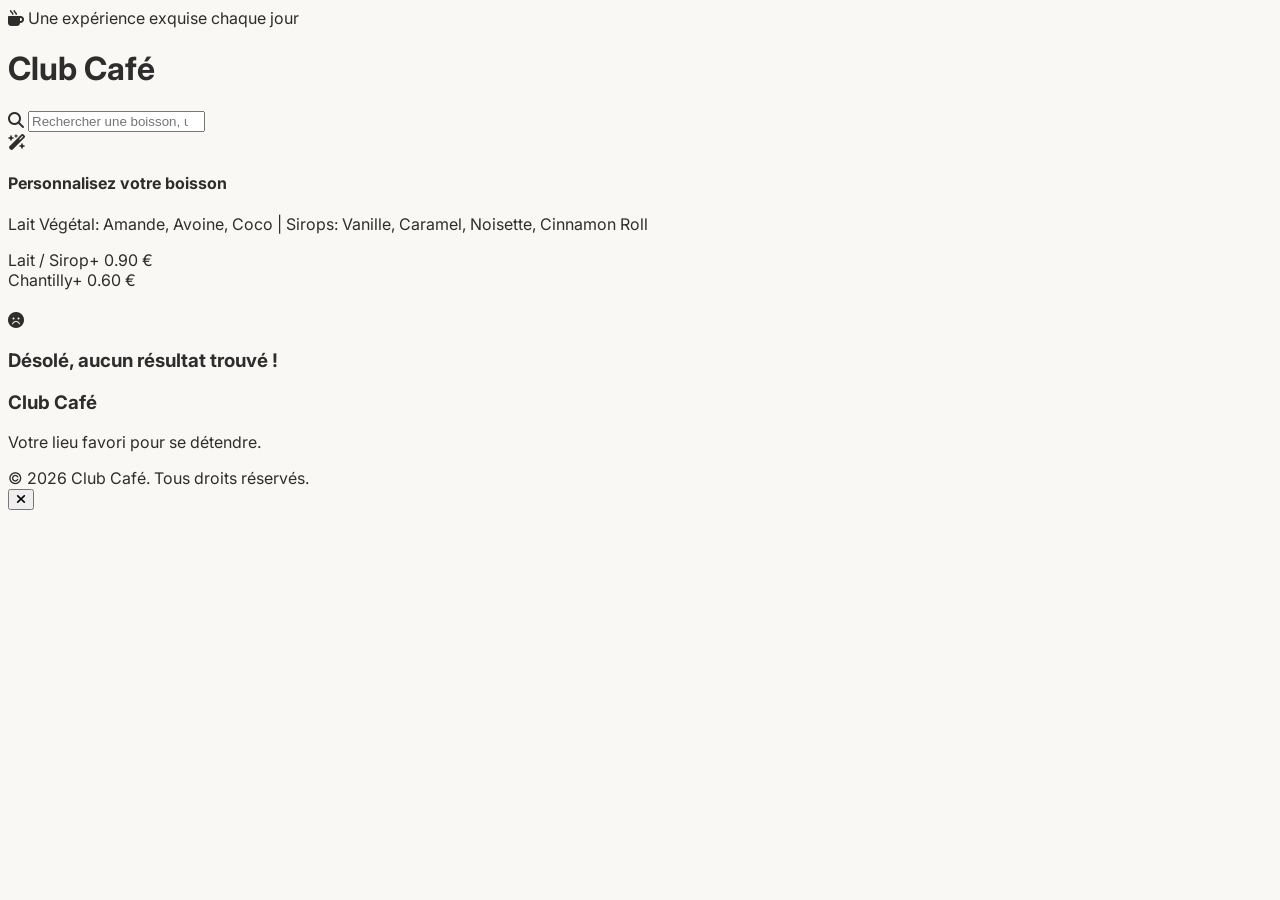
==== index.html @ b5805aee "Add files via upload" ====
<!DOCTYPE html>
<html lang="fr" dir="ltr">
<head>
    <meta charset="UTF-8">
    <meta name="viewport" content="width=device-width, initial-scale=1.0">
    <title>Club Café - Menu Numérique</title>
    <script src="https://cdn.tailwindcss.com"></script>
    <script>
        tailwind.config = {
            theme: { extend: {
                colors: {
                    crimson:      { DEFAULT: '#4A0E17', dark: '#30080E', light: '#6E1B26' },
                    beige:        { DEFAULT: '#F5F2EB', dark: '#E6E0D4', light: '#FAF8F5' },
                    accentYellow: { DEFAULT: '#E5A93B', dark: '#C48D2B', light: '#FDF3E3' }
                },
                fontFamily: { sans: ['Inter', 'sans-serif'] }
            } }
        }
    </script>
    <script src="https://cdn.jsdelivr.net/npm/fuse.js@6.6.2"></script>
    <link rel="stylesheet" href="https://cdnjs.cloudflare.com/ajax/libs/font-awesome/6.4.0/css/all.min.css">
    <link href="https://fonts.googleapis.com/css2?family=Inter:wght@300;400;500;600;700;800&display=swap" rel="stylesheet">
    <link rel="stylesheet" href="css/style.css">
</head>
<body class="bg-beige-light min-h-screen flex flex-col">

    <header class="bg-crimson text-white shadow-lg relative overflow-hidden">
        <div class="absolute -left-10 -top-10 w-40 h-40 bg-accentYellow opacity-10 rounded-full pointer-events-none"></div>
        <div class="absolute right-0 bottom-0 w-60 h-60 bg-crimson-dark opacity-40 rounded-full pointer-events-none"></div>
        <div class="max-w-6xl mx-auto px-4 py-4 md:py-8 relative z-10">
            <div class="flex flex-col md:flex-row items-center justify-between gap-1.5 md:gap-6 mb-3 md:mb-6">
                <div class="text-center md:text-left">
                    <div class="inline-flex items-center gap-2 bg-accentYellow text-crimson-dark px-3 py-1 rounded-full text-xs font-bold mb-1.5 shadow-sm">
                        <i class="fa-solid fa-mug-hot"></i> Une expérience exquise chaque jour
                    </div>
                    <h1 class="text-3xl md:text-5xl font-black tracking-tight">Club Café</h1>
                </div>
                <div class="w-11/12 md:w-72">
                    <label for="searchInput" class="sr-only">Rechercher</label>
                    <div class="relative">
                        <span class="absolute inset-y-0 left-0 flex items-center pl-3 pointer-events-none text-gray-400"><i class="fa-solid fa-search"></i></span>
                        <input type="search" id="searchInput" autocomplete="off" placeholder="Rechercher une boisson, un plat..."
                               class="w-full pl-10 pr-3 py-2 md:py-3 bg-beige text-gray-800 rounded-xl shadow-inner focus:outline-none focus:ring-2 focus:ring-accentYellow transition text-sm">
                    </div>
                </div>
            </div>
            <div class="bg-crimson-dark/40 backdrop-blur-md border border-crimson-light/30 rounded-xl px-3 py-2.5 md:p-4 shadow-inner">
                <div class="flex flex-col md:flex-row items-center justify-between gap-2 md:gap-4">
                    <div class="flex items-center gap-2 text-center md:text-left w-full md:w-auto">
                        <div class="hidden md:flex w-8 h-8 rounded-full bg-accentYellow/20 text-accentYellow items-center justify-center shrink-0"><i class="fa-solid fa-wand-magic-sparkles text-sm"></i></div>
                        <div>
                            <h4 class="font-bold text-accentYellow text-[13px] md:text-sm leading-tight">Personnalisez votre boisson</h4>
                            <p class="text-[10px] md:text-[11px] text-beige-dark mt-0.5 leading-snug">
                                <span class="font-semibold text-white">Lait Végétal:</span> Amande, Avoine, Coco |
                                <span class="font-semibold text-white">Sirops:</span> Vanille, Caramel, Noisette, Cinnamon Roll
                            </p>
                        </div>
                    </div>
                    <div class="flex flex-wrap justify-center gap-1.5 shrink-0 w-full md:w-auto border-t md:border-t-0 md:border-l border-crimson-light/30 pt-2 md:pt-0 md:pl-4 mt-1 md:mt-0">
                        <div class="bg-crimson-dark/60 px-2.5 py-1 rounded-lg border border-crimson-light/20 text-center"><span class="block text-[9px] text-beige-dark font-bold">Lait / Sirop</span><span class="text-xs font-black text-accentYellow">+ 0.90 €</span></div>
                        <div class="bg-crimson-dark/60 px-2.5 py-1 rounded-lg border border-crimson-light/20 text-center"><span class="block text-[9px] text-beige-dark font-bold">Chantilly</span><span class="text-xs font-black text-accentYellow">+ 0.60 €</span></div>
                    </div>
                </div>
            </div>
        </div>
    </header>

    <nav class="sticky top-0 z-30 bg-beige/95 backdrop-blur-md shadow-sm py-3 border-b border-beige-dark" aria-label="Catégories">
        <div id="catNav" class="max-w-6xl mx-auto px-4 overflow-x-auto hide-scroll flex items-center gap-2 md:gap-4 justify-start md:justify-center"></div>
        <div id="subNav" class="hidden max-w-6xl mx-auto px-4 mt-3 pt-3 border-t border-beige-dark items-center justify-center gap-3 overflow-x-auto hide-scroll"></div>
    </nav>

    <main class="max-w-6xl mx-auto px-4 py-10 flex-grow w-full">
        <div class="flex items-center justify-between mb-8">
            <h2 id="currentCategoryTitle" class="text-2xl font-black text-crimson border-l-4 border-accentYellow pl-3"></h2>
            <span id="itemCountBadge" class="text-xs font-bold bg-accentYellow-light text-crimson-dark px-3 py-1 rounded-full border border-accentYellow"></span>
        </div>
        <div id="menuGrid" class="grid grid-cols-1 sm:grid-cols-2 lg:grid-cols-3 gap-6"></div>
        <div id="emptyState" class="hidden text-center py-16">
            <div class="text-5xl text-gray-300 mb-4"><i class="fa-solid fa-face-frown"></i></div>
            <h3 class="text-lg font-bold text-gray-600">Désolé, aucun résultat trouvé !</h3>
        </div>
    </main>

    <footer class="bg-crimson-dark text-beige py-8 border-t-4 border-accentYellow mt-12">
        <div class="max-w-6xl mx-auto px-4 flex flex-col md:flex-row items-center justify-between gap-6 text-center md:text-left">
            <div>
                <h3 class="text-xl font-bold text-white mb-1">Club Café</h3>
                <p class="text-xs text-beige-dark">Votre lieu favori pour se détendre.</p>
            </div>
            <div class="text-xs text-beige-dark">&copy; 2026 Club Café. Tous droits réservés.</div>
        </div>
    </footer>

    <!-- Agrandissement de la photo -->
    <div id="lightbox" class="hidden fixed inset-0 z-50 bg-black/85 items-center justify-center p-4" role="dialog" aria-modal="true" aria-label="Aperçu de la photo">
        <button id="lbClose" type="button" class="absolute top-4 right-4 w-11 h-11 rounded-full bg-white/15 text-white text-xl hover:bg-white/30 transition" aria-label="Fermer"><i class="fa-solid fa-xmark"></i></button>
        <figure class="max-w-3xl w-full flex flex-col items-center gap-3 m-0">
            <img id="lbImg" src="" alt="" class="max-h-[78vh] w-auto max-w-full rounded-xl object-contain shadow-2xl">
            <figcaption id="lbCap" class="text-white text-center"></figcaption>
        </figure>
    </div>

    <script src="js/data.js"></script>
    <script src="js/app.js"></script>
</body>
</html>
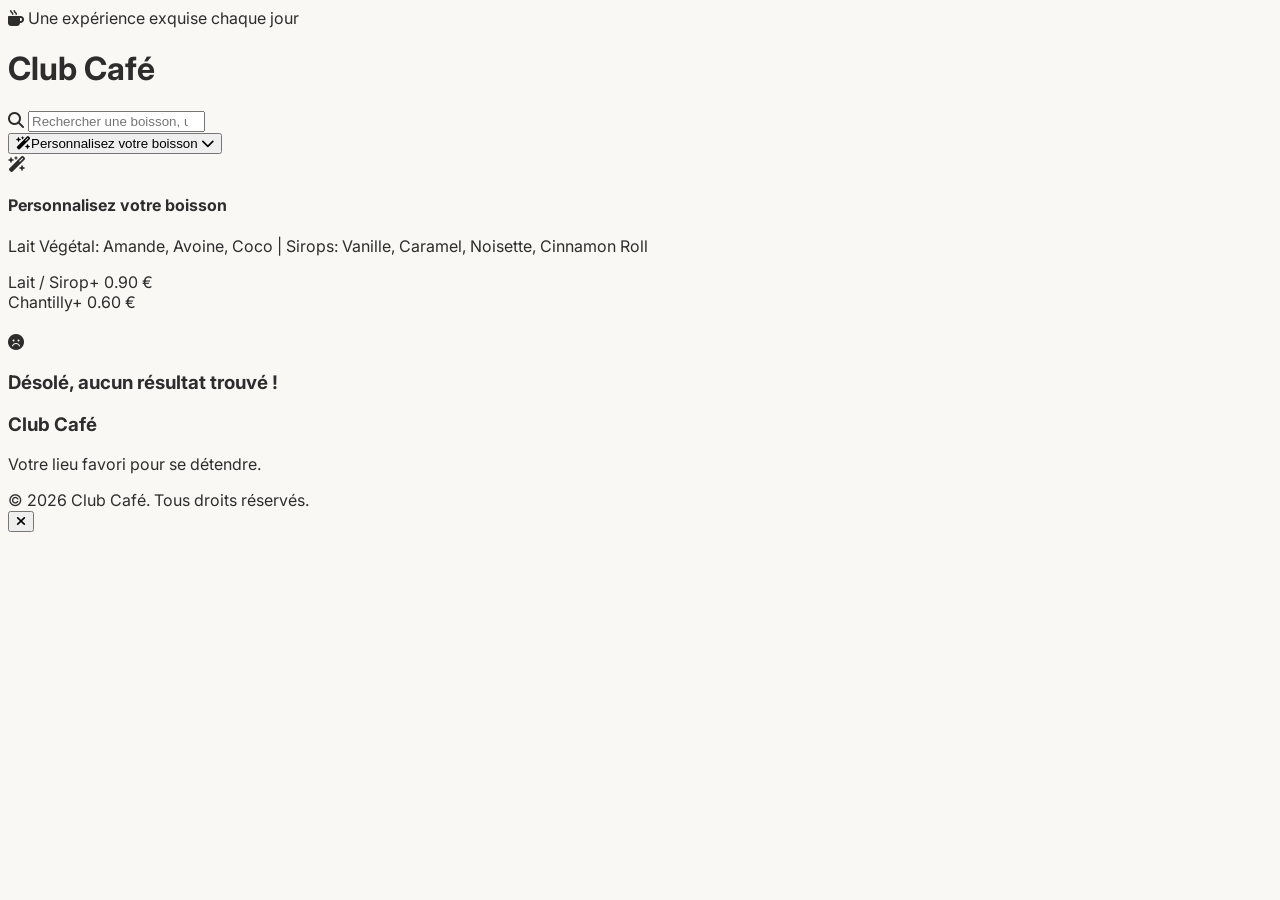
==== commit c3e8c27b: "Add files via upload" ====
--- a/index.html
+++ b/index.html
@@ -44,21 +44,28 @@
                     </div>
                 </div>
             </div>
-            <div class="bg-crimson-dark/40 backdrop-blur-md border border-crimson-light/30 rounded-xl px-3 py-2.5 md:p-4 shadow-inner">
-                <div class="flex flex-col md:flex-row items-center justify-between gap-2 md:gap-4">
-                    <div class="flex items-center gap-2 text-center md:text-left w-full md:w-auto">
-                        <div class="hidden md:flex w-8 h-8 rounded-full bg-accentYellow/20 text-accentYellow items-center justify-center shrink-0"><i class="fa-solid fa-wand-magic-sparkles text-sm"></i></div>
-                        <div>
-                            <h4 class="font-bold text-accentYellow text-[13px] md:text-sm leading-tight">Personnalisez votre boisson</h4>
-                            <p class="text-[10px] md:text-[11px] text-beige-dark mt-0.5 leading-snug">
-                                <span class="font-semibold text-white">Lait Végétal:</span> Amande, Avoine, Coco |
-                                <span class="font-semibold text-white">Sirops:</span> Vanille, Caramel, Noisette, Cinnamon Roll
-                            </p>
+            <div id="perso" class="perso bg-crimson-dark/40 backdrop-blur-md border border-crimson-light/30 rounded-xl px-3 py-2.5 md:p-4 shadow-inner">
+                <!-- Mobile : une seule ligne, on déplie au besoin -->
+                <button id="persoBtn" type="button" class="md:hidden w-full flex items-center justify-between gap-2 text-accentYellow font-bold text-[13px]" aria-expanded="false" aria-controls="persoBody">
+                    <span><i class="fa-solid fa-wand-magic-sparkles mr-2"></i>Personnalisez votre boisson</span>
+                    <i id="persoChevron" class="fa-solid fa-chevron-down text-xs transition-transform"></i>
+                </button>
+                <div id="persoBody" class="perso-body mt-2 md:mt-0">
+                    <div class="flex flex-col md:flex-row items-center justify-between gap-2 md:gap-4">
+                        <div class="flex items-center gap-2 text-center md:text-left w-full md:w-auto">
+                            <div class="hidden md:flex w-8 h-8 rounded-full bg-accentYellow/20 text-accentYellow items-center justify-center shrink-0"><i class="fa-solid fa-wand-magic-sparkles text-sm"></i></div>
+                            <div>
+                                <h4 class="hidden md:block font-bold text-accentYellow text-sm leading-tight">Personnalisez votre boisson</h4>
+                                <p class="text-[11px] text-beige-dark mt-0.5 leading-snug">
+                                    <span class="font-semibold text-white">Lait Végétal:</span> Amande, Avoine, Coco |
+                                    <span class="font-semibold text-white">Sirops:</span> Vanille, Caramel, Noisette, Cinnamon Roll
+                                </p>
+                            </div>
                         </div>
-                    </div>
-                    <div class="flex flex-wrap justify-center gap-1.5 shrink-0 w-full md:w-auto border-t md:border-t-0 md:border-l border-crimson-light/30 pt-2 md:pt-0 md:pl-4 mt-1 md:mt-0">
-                        <div class="bg-crimson-dark/60 px-2.5 py-1 rounded-lg border border-crimson-light/20 text-center"><span class="block text-[9px] text-beige-dark font-bold">Lait / Sirop</span><span class="text-xs font-black text-accentYellow">+ 0.90 €</span></div>
-                        <div class="bg-crimson-dark/60 px-2.5 py-1 rounded-lg border border-crimson-light/20 text-center"><span class="block text-[9px] text-beige-dark font-bold">Chantilly</span><span class="text-xs font-black text-accentYellow">+ 0.60 €</span></div>
+                        <div class="flex flex-wrap justify-center gap-1.5 shrink-0 w-full md:w-auto border-t md:border-t-0 md:border-l border-crimson-light/30 pt-2 md:pt-0 md:pl-4">
+                            <div class="bg-crimson-dark/60 px-2.5 py-1 rounded-lg border border-crimson-light/20 text-center"><span class="block text-[9px] text-beige-dark font-bold">Lait / Sirop</span><span class="text-xs font-black text-accentYellow">+ 0.90 €</span></div>
+                            <div class="bg-crimson-dark/60 px-2.5 py-1 rounded-lg border border-crimson-light/20 text-center"><span class="block text-[9px] text-beige-dark font-bold">Chantilly</span><span class="text-xs font-black text-accentYellow">+ 0.60 €</span></div>
+                        </div>
                     </div>
                 </div>
             </div>
@@ -67,13 +74,13 @@
 
     <nav class="sticky top-0 z-30 bg-beige/95 backdrop-blur-md shadow-sm py-3 border-b border-beige-dark" aria-label="Catégories">
         <div id="catNav" class="max-w-6xl mx-auto px-4 overflow-x-auto hide-scroll flex items-center gap-2 md:gap-4 justify-start md:justify-center"></div>
-        <div id="subNav" class="hidden max-w-6xl mx-auto px-4 mt-3 pt-3 border-t border-beige-dark items-center justify-center gap-3 overflow-x-auto hide-scroll"></div>
+        <div id="subNav" class="hidden max-w-6xl mx-auto px-4 mt-3 pt-3 border-t border-beige-dark items-center justify-start md:justify-center gap-3 overflow-x-auto hide-scroll"></div>
     </nav>
 
     <main class="max-w-6xl mx-auto px-4 py-10 flex-grow w-full">
-        <div class="flex items-center justify-between mb-8">
-            <h2 id="currentCategoryTitle" class="text-2xl font-black text-crimson border-l-4 border-accentYellow pl-3"></h2>
-            <span id="itemCountBadge" class="text-xs font-bold bg-accentYellow-light text-crimson-dark px-3 py-1 rounded-full border border-accentYellow"></span>
+        <div class="flex items-center justify-between gap-3 mb-6 md:mb-8">
+            <h2 id="currentCategoryTitle" class="text-xl md:text-2xl font-black text-crimson border-l-4 border-accentYellow pl-3"></h2>
+            <span id="itemCountBadge" class="shrink-0 whitespace-nowrap text-xs font-bold bg-accentYellow-light text-crimson-dark px-3 py-1 rounded-full border border-accentYellow"></span>
         </div>
         <div id="menuGrid" class="grid grid-cols-1 sm:grid-cols-2 lg:grid-cols-3 gap-6"></div>
         <div id="emptyState" class="hidden text-center py-16">
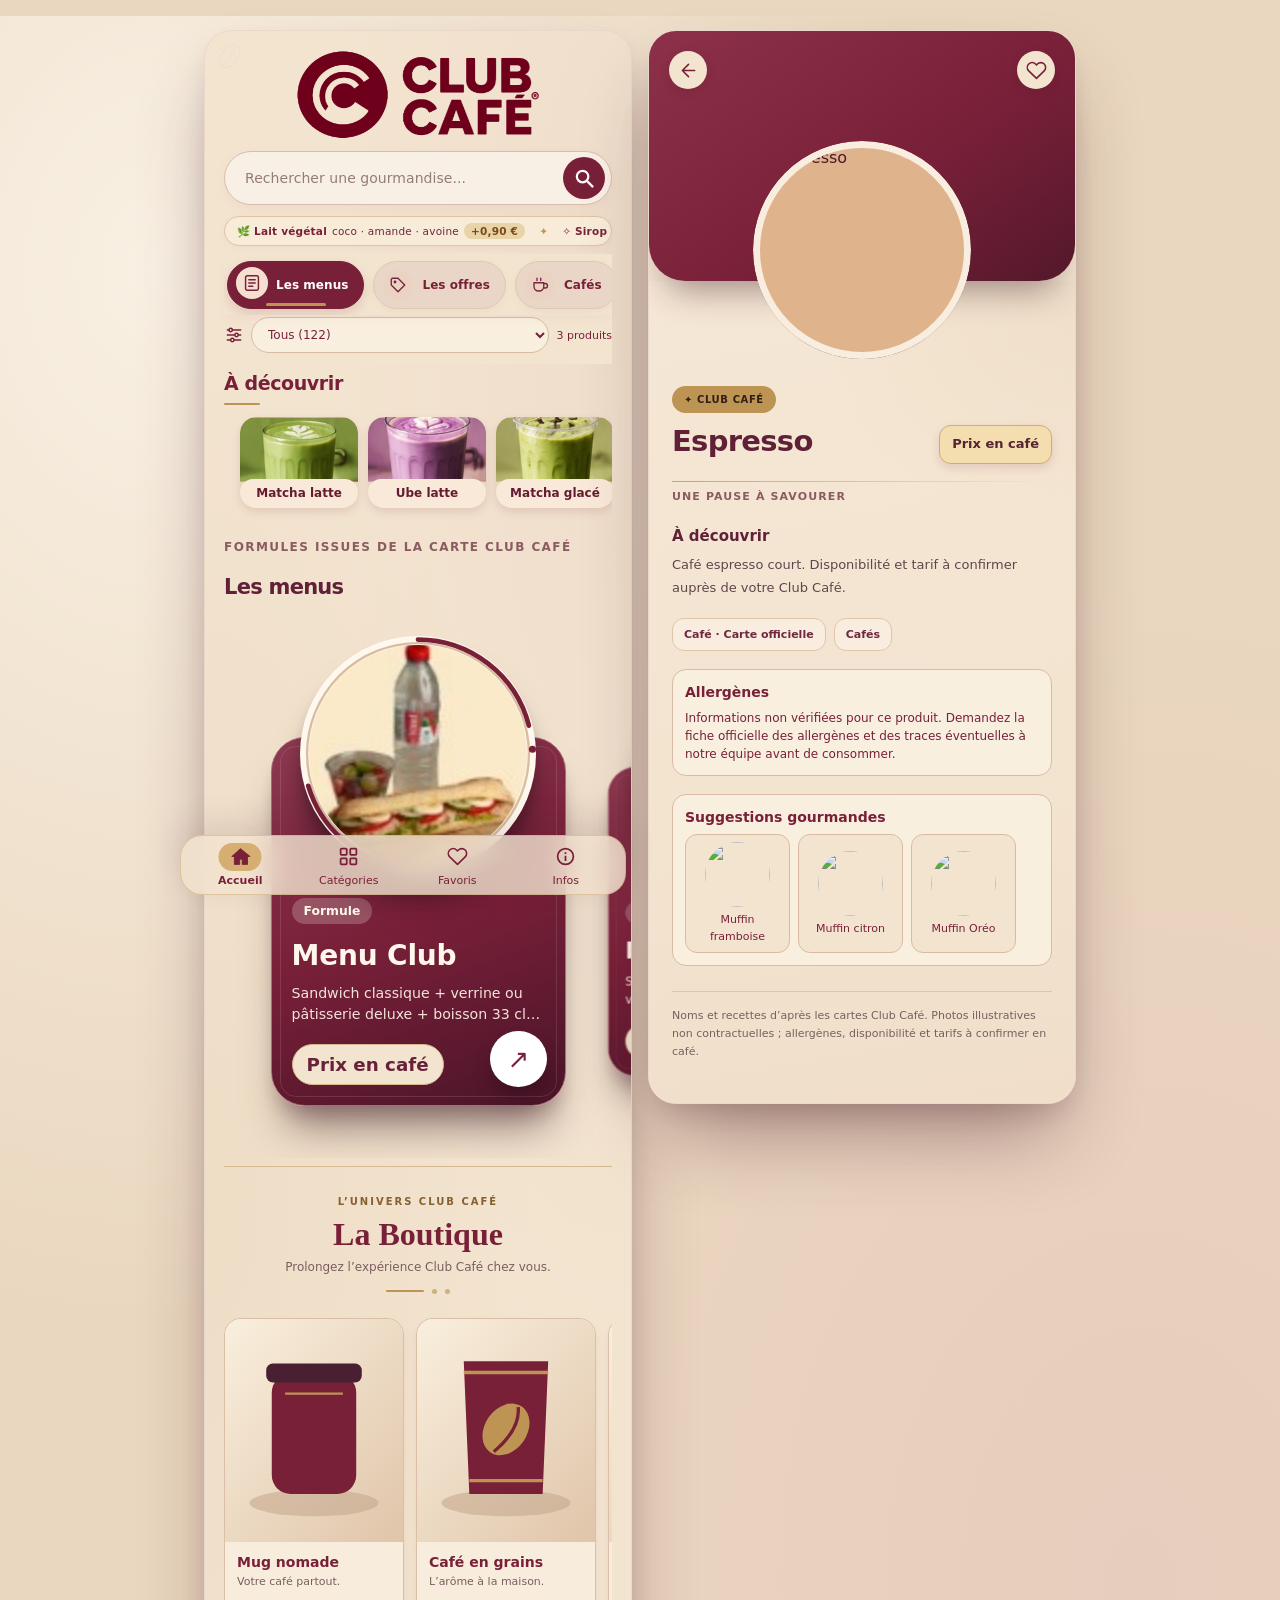
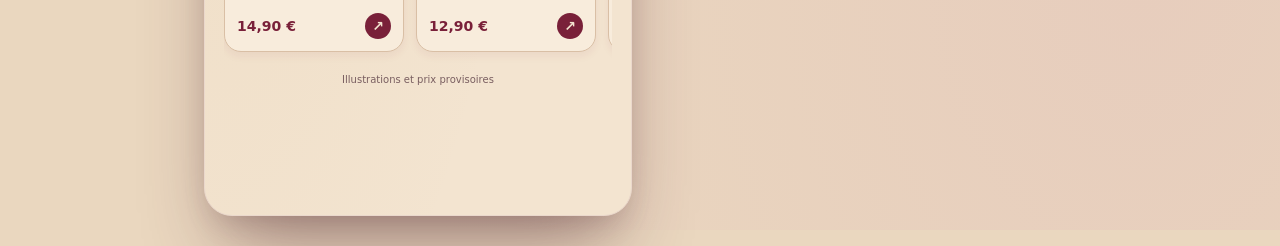
==== commit a9be0a00: "Add files via upload" ====
--- a/index.html
+++ b/index.html
@@ -1,114 +1,119 @@
-<!DOCTYPE html>
-<html lang="fr" dir="ltr">
+<!doctype html>
+<html lang="fr">
 <head>
-    <meta charset="UTF-8">
-    <meta name="viewport" content="width=device-width, initial-scale=1.0">
-    <title>Club Café - Menu Numérique</title>
-    <script src="https://cdn.tailwindcss.com"></script>
-    <script>
-        tailwind.config = {
-            theme: { extend: {
-                colors: {
-                    crimson:      { DEFAULT: '#4A0E17', dark: '#30080E', light: '#6E1B26' },
-                    beige:        { DEFAULT: '#F5F2EB', dark: '#E6E0D4', light: '#FAF8F5' },
-                    accentYellow: { DEFAULT: '#E5A93B', dark: '#C48D2B', light: '#FDF3E3' }
-                },
-                fontFamily: { sans: ['Inter', 'sans-serif'] }
-            } }
-        }
-    </script>
-    <script src="https://cdn.jsdelivr.net/npm/fuse.js@6.6.2"></script>
-    <link rel="stylesheet" href="https://cdnjs.cloudflare.com/ajax/libs/font-awesome/6.4.0/css/all.min.css">
-    <link href="https://fonts.googleapis.com/css2?family=Inter:wght@300;400;500;600;700;800&display=swap" rel="stylesheet">
-    <link rel="stylesheet" href="css/style.css">
+<meta charset="utf-8">
+<meta name="viewport" content="width=device-width,initial-scale=1,viewport-fit=cover">
+<meta name="theme-color" content="#F3E4D0">
+<title>Club Café — La Carte</title>
+<meta name="description" content="Carte digitale Club Café : menus, offres, cafés, boissons froides et gourmandises. Images illustratives, disponibilité et tarifs à confirmer en café.">
+<meta property="og:type" content="website">
+<meta property="og:locale" content="fr_FR">
+<meta property="og:title" content="Club Café — La Carte">
+<meta property="og:description" content="Carte digitale Club Café : menus, offres, cafés, boissons froides et gourmandises.">
+<link rel="icon" href="favicon.ico" sizes="any">
+<link rel="icon" type="image/png" sizes="192x192" href="images/icon-192.png">
+<link rel="apple-touch-icon" href="images/apple-touch-icon.png">
+<link rel="manifest" href="manifest.webmanifest">
+<link rel="stylesheet" href="css/style.css">
+<link rel="preconnect" href="https://images.unsplash.com" crossorigin>
 </head>
-<body class="bg-beige-light min-h-screen flex flex-col">
-
-    <header class="bg-crimson text-white shadow-lg relative overflow-hidden">
-        <div class="absolute -left-10 -top-10 w-40 h-40 bg-accentYellow opacity-10 rounded-full pointer-events-none"></div>
-        <div class="absolute right-0 bottom-0 w-60 h-60 bg-crimson-dark opacity-40 rounded-full pointer-events-none"></div>
-        <div class="max-w-6xl mx-auto px-4 py-4 md:py-8 relative z-10">
-            <div class="flex flex-col md:flex-row items-center justify-between gap-1.5 md:gap-6 mb-3 md:mb-6">
-                <div class="text-center md:text-left">
-                    <div class="inline-flex items-center gap-2 bg-accentYellow text-crimson-dark px-3 py-1 rounded-full text-xs font-bold mb-1.5 shadow-sm">
-                        <i class="fa-solid fa-mug-hot"></i> Une expérience exquise chaque jour
-                    </div>
-                    <h1 class="text-3xl md:text-5xl font-black tracking-tight">Club Café</h1>
-                </div>
-                <div class="w-11/12 md:w-72">
-                    <label for="searchInput" class="sr-only">Rechercher</label>
-                    <div class="relative">
-                        <span class="absolute inset-y-0 left-0 flex items-center pl-3 pointer-events-none text-gray-400"><i class="fa-solid fa-search"></i></span>
-                        <input type="search" id="searchInput" autocomplete="off" placeholder="Rechercher une boisson, un plat..."
-                               class="w-full pl-10 pr-3 py-2 md:py-3 bg-beige text-gray-800 rounded-xl shadow-inner focus:outline-none focus:ring-2 focus:ring-accentYellow transition text-sm">
-                    </div>
-                </div>
-            </div>
-            <div id="perso" class="perso bg-crimson-dark/40 backdrop-blur-md border border-crimson-light/30 rounded-xl px-3 py-2.5 md:p-4 shadow-inner">
-                <!-- Mobile : une seule ligne, on déplie au besoin -->
-                <button id="persoBtn" type="button" class="md:hidden w-full flex items-center justify-between gap-2 text-accentYellow font-bold text-[13px]" aria-expanded="false" aria-controls="persoBody">
-                    <span><i class="fa-solid fa-wand-magic-sparkles mr-2"></i>Personnalisez votre boisson</span>
-                    <i id="persoChevron" class="fa-solid fa-chevron-down text-xs transition-transform"></i>
-                </button>
-                <div id="persoBody" class="perso-body mt-2 md:mt-0">
-                    <div class="flex flex-col md:flex-row items-center justify-between gap-2 md:gap-4">
-                        <div class="flex items-center gap-2 text-center md:text-left w-full md:w-auto">
-                            <div class="hidden md:flex w-8 h-8 rounded-full bg-accentYellow/20 text-accentYellow items-center justify-center shrink-0"><i class="fa-solid fa-wand-magic-sparkles text-sm"></i></div>
-                            <div>
-                                <h4 class="hidden md:block font-bold text-accentYellow text-sm leading-tight">Personnalisez votre boisson</h4>
-                                <p class="text-[11px] text-beige-dark mt-0.5 leading-snug">
-                                    <span class="font-semibold text-white">Lait Végétal:</span> Amande, Avoine, Coco |
-                                    <span class="font-semibold text-white">Sirops:</span> Vanille, Caramel, Noisette, Cinnamon Roll
-                                </p>
-                            </div>
-                        </div>
-                        <div class="flex flex-wrap justify-center gap-1.5 shrink-0 w-full md:w-auto border-t md:border-t-0 md:border-l border-crimson-light/30 pt-2 md:pt-0 md:pl-4">
-                            <div class="bg-crimson-dark/60 px-2.5 py-1 rounded-lg border border-crimson-light/20 text-center"><span class="block text-[9px] text-beige-dark font-bold">Lait / Sirop</span><span class="text-xs font-black text-accentYellow">+ 0.90 €</span></div>
-                            <div class="bg-crimson-dark/60 px-2.5 py-1 rounded-lg border border-crimson-light/20 text-center"><span class="block text-[9px] text-beige-dark font-bold">Chantilly</span><span class="text-xs font-black text-accentYellow">+ 0.60 €</span></div>
-                        </div>
-                    </div>
-                </div>
-            </div>
-        </div>
-    </header>
-
-    <nav class="sticky top-0 z-30 bg-beige/95 backdrop-blur-md shadow-sm py-3 border-b border-beige-dark" aria-label="Catégories">
-        <div id="catNav" class="max-w-6xl mx-auto px-4 overflow-x-auto hide-scroll flex items-center gap-2 md:gap-4 justify-start md:justify-center"></div>
-        <div id="subNav" class="hidden max-w-6xl mx-auto px-4 mt-3 pt-3 border-t border-beige-dark items-center justify-start md:justify-center gap-3 overflow-x-auto hide-scroll"></div>
-    </nav>
-
-    <main class="max-w-6xl mx-auto px-4 py-10 flex-grow w-full">
-        <div class="flex items-center justify-between gap-3 mb-6 md:mb-8">
-            <h2 id="currentCategoryTitle" class="text-xl md:text-2xl font-black text-crimson border-l-4 border-accentYellow pl-3"></h2>
-            <span id="itemCountBadge" class="shrink-0 whitespace-nowrap text-xs font-bold bg-accentYellow-light text-crimson-dark px-3 py-1 rounded-full border border-accentYellow"></span>
-        </div>
-        <div id="menuGrid" class="grid grid-cols-1 sm:grid-cols-2 lg:grid-cols-3 gap-6"></div>
-        <div id="emptyState" class="hidden text-center py-16">
-            <div class="text-5xl text-gray-300 mb-4"><i class="fa-solid fa-face-frown"></i></div>
-            <h3 class="text-lg font-bold text-gray-600">Désolé, aucun résultat trouvé !</h3>
-        </div>
-    </main>
-
-    <footer class="bg-crimson-dark text-beige py-8 border-t-4 border-accentYellow mt-12">
-        <div class="max-w-6xl mx-auto px-4 flex flex-col md:flex-row items-center justify-between gap-6 text-center md:text-left">
-            <div>
-                <h3 class="text-xl font-bold text-white mb-1">Club Café</h3>
-                <p class="text-xs text-beige-dark">Votre lieu favori pour se détendre.</p>
-            </div>
-            <div class="text-xs text-beige-dark">&copy; 2026 Club Café. Tous droits réservés.</div>
-        </div>
-    </footer>
-
-    <!-- Agrandissement de la photo -->
-    <div id="lightbox" class="hidden fixed inset-0 z-50 bg-black/85 items-center justify-center p-4" role="dialog" aria-modal="true" aria-label="Aperçu de la photo">
-        <button id="lbClose" type="button" class="absolute top-4 right-4 w-11 h-11 rounded-full bg-white/15 text-white text-xl hover:bg-white/30 transition" aria-label="Fermer"><i class="fa-solid fa-xmark"></i></button>
-        <figure class="max-w-3xl w-full flex flex-col items-center gap-3 m-0">
-            <img id="lbImg" src="" alt="" class="max-h-[78vh] w-auto max-w-full rounded-xl object-contain shadow-2xl">
-            <figcaption id="lbCap" class="text-white text-center"></figcaption>
-        </figure>
-    </div>
-
-    <script src="js/data.js"></script>
-    <script src="js/app.js"></script>
+<body>
+<main class="shell">
+<section class="phone home">
+<header class="brand-header">
+<img class="brand-logo" alt="Club Café" src="images/logo.png">
+</header>
+<div class="search">
+<input enterkeyhint="search" id="search" placeholder="Rechercher une gourmandise..." aria-label="Rechercher un produit">
+<button type="button" class="search-clear" id="clearSearch" aria-label="Effacer la recherche" title="Effacer">×</button>
+<button type="button" aria-label="Rechercher" id="searchAction">
+<svg width="23" height="23" fill="none" stroke="currentColor" stroke-width="2.3" viewBox="0 0 24 24">
+<circle cx="10" cy="10" r="6"/>
+<path d="m15 15 6 6"/>
+</svg>
+</button>
+</div>
+<div class="extras-ticker" aria-label="Suppléments disponibles">
+<div class="extras-track">
+<div class="extras-cycle">
+<span class="extras-item">
+<strong>🌿 Lait végétal</strong> coco · amande · avoine <b>+0,90 €</b>
+</span>
+<span class="extras-sep" aria-hidden="true">✦</span>
+<span class="extras-item">
+<strong>✧ Sirop</strong> vanille · caramel · noisette · cannelle <b>+0,90 €</b>
+</span>
+<span class="extras-sep" aria-hidden="true">✦</span>
+<span class="extras-item">
+<strong>Chantilly</strong> <b>+0,60 €</b>
+</span>
+</div>
+<div class="extras-cycle" aria-hidden="true">
+<span class="extras-item">
+<strong>🌿 Lait végétal</strong> coco · amande · avoine <b>+0,90 €</b>
+</span>
+<span class="extras-sep" aria-hidden="true">✦</span>
+<span class="extras-item">
+<strong>✧ Sirop</strong> vanille · caramel · noisette · cannelle <b>+0,90 €</b>
+</span>
+<span class="extras-sep" aria-hidden="true">✦</span>
+<span class="extras-item">
+<strong>Chantilly</strong> <b>+0,60 €</b>
+</span>
+</div>
+</div>
+</div>
+<h2 class="sectiontitle" hidden style="display:none!important">Catégories</h2>
+<div class="chips" id="chips">
+</div>
+<section class="featured-collection" aria-label="À découvrir">
+<strong>À découvrir</strong>
+<div id="featuredItems" class="featured-items">
+</div>
+</section>
+<p class="eyebrow">Faites-vous plaisir</p>
+<h2 class="sectiontitle" style="margin-top:7px" id="listTitle">Nos incontournables</h2>
+<p class="headingNote">Touchez un produit pour découvrir ses détails</p>
+<div class="products" id="products">
+</div>
+<section id="ccBoutique" aria-label="La Boutique">
+</section>
+<button type="button" id="scrollTopClub" aria-label="Retour en haut" hidden>↑</button>
+<section id="clubNavPage" aria-label="Navigation">
+</section>
+<nav class="nav" aria-label="Navigation principale">
+<button class="active" id="homeBtn">
+<svg viewBox="0 0 24 24" fill="currentColor">
+<path d="m12 3-10 9h3v9h6v-6h3v6h6v-9h3z"/>
+</svg>Accueil</button>
+<button id="menuBtn">
+<svg viewBox="0 0 24 24" fill="none" stroke="currentColor" stroke-width="2">
+<rect x="3" y="3" width="7" height="7" rx="1"/>
+<rect x="14" y="3" width="7" height="7" rx="1"/>
+<rect x="3" y="14" width="7" height="7" rx="1"/>
+<rect x="14" y="14" width="7" height="7" rx="1"/>
+</svg>Catégories</button>
+<button id="ccNavFav" type="button">
+<svg viewBox="0 0 24 24" fill="none" stroke="currentColor" stroke-width="1.8" stroke-linejoin="round">
+<path d="M20.8 4.6a5.5 5.5 0 0 0-7.8 0L12 5.7l-1.1-1.1a5.5 5.5 0 0 0-7.8 7.8L12 21l8.8-8.6a5.5 5.5 0 0 0 0-7.8Z"/>
+</svg>
+<span>Favoris</span>
+</button>
+<button id="aboutBtn">
+<svg viewBox="0 0 24 24" fill="none" stroke="currentColor" stroke-width="2">
+<circle cx="12" cy="12" r="9"/>
+<path d="M12 11v6m0-10v2"/>
+</svg>Infos</button>
+</nav>
+</section>
+<section class="phone detail desktopDetail" id="desktopDetail" aria-label="Détails du produit">
+</section>
+</main>
+<section class="phone detail mobileDetail" id="mobileDetail" inert aria-hidden="true" role="dialog" aria-modal="true" aria-label="Détails du produit">
+</section>
+<script src="js/data.js">
+</script>
+<script src="js/app.js">
+</script>
 </body>
-</html>+</html>
--- a/css/style.css
+++ b/css/style.css
@@ -0,0 +1,4468 @@
+* {
+  box-sizing: border-box;
+}
+
+body {
+  margin: 0;
+  min-height: 100vh;
+}
+
+button,
+input {
+  font: inherit;
+}
+
+button {
+  cursor: pointer;
+}
+
+.shell {
+  display: grid;
+}
+
+.phone {
+  overflow: hidden;
+  position: relative;
+}
+
+.top {
+  display: flex;
+  align-items: center;
+  justify-content: space-between;
+  gap: 10px;
+}
+
+.logo {
+  border-radius: 50%;
+  color: white;
+  display: grid;
+  place-items: center;
+  text-align: center;
+  line-height: 1.05;
+  font-weight: 900;
+  letter-spacing: -.5px;
+}
+
+.search {
+  display: flex;
+  border-radius: 30px;
+  align-items: center;
+}
+
+.search input {
+  border: 0;
+  outline: 0;
+  background: transparent;
+  flex: 1;
+  min-width: 0;
+}
+
+.search button {
+  border: 0;
+  border-radius: 50%;
+  color: white;
+  display: grid;
+  place-items: center;
+}
+
+.sectiontitle {
+  font-weight: 850;
+}
+
+.chips::-webkit-scrollbar {
+  display: none;
+}
+
+.chip {
+  white-space: nowrap;
+}
+
+.eyebrow {
+  margin: 22px 0 4px;
+  font-size: 12px;
+  font-weight: 800;
+  text-transform: uppercase;
+}
+
+.products {
+  overflow-x: auto;
+  scrollbar-width: none;
+}
+
+.products::-webkit-scrollbar {
+  display: none;
+}
+
+.product {
+  position: relative;
+  flex: 0 0 245px;
+  text-align: left;
+  scroll-snap-align: center;
+}
+
+.product img {
+  position: absolute;
+  left: 50%;
+  transform: translateX(-50%);
+  border-radius: 50%;
+}
+
+.product h3 {
+  letter-spacing: -.6px;
+}
+
+.price {
+  font-weight: 900;
+}
+
+.view {
+  position: absolute;
+  background: #fff;
+  border-radius: 50%;
+  display: grid;
+  place-items: center;
+}
+
+.nav {
+  display: flex;
+  justify-content: space-around;
+  align-items: center;
+}
+
+.nav button {
+  border: 0;
+  background: transparent;
+  font-size: 12px;
+  display: grid;
+  gap: 4px;
+  justify-items: center;
+}
+
+.nav svg {
+  width: 23px;
+  height: 23px;
+}
+
+.detail {
+  display: flex;
+  flex-direction: column;
+}
+
+.detailtop {
+  position: relative;
+}
+
+.detailactions {
+  position: absolute;
+  display: flex;
+  justify-content: space-between;
+  z-index: 2;
+}
+
+.outline {
+  color: #fff;
+  border-radius: 50%;
+  display: grid;
+  place-items: center;
+}
+
+.heroimage {
+  position: absolute;
+  border-radius: 50%;
+  left: 50%;
+  transform: translateX(-50%);
+  background: #dfb38b;
+}
+
+.tag {
+  display: inline-block;
+  border-radius: 30px;
+  padding: 8px 13px;
+  font-weight: 800;
+}
+
+.detailheading {
+  display: flex;
+  justify-content: space-between;
+}
+
+.pricepill {
+  font-weight: 800;
+}
+
+.specs {
+  display: flex;
+  flex-wrap: wrap;
+}
+
+.spec {
+  font-weight: 700;
+}
+
+.empty {
+  padding: 45px 10px;
+  color: #8b7d75;
+  text-align: center;
+}
+
+.headingNote {
+  font-size: 12px;
+  color: #9b8c82;
+  margin-top: 5px;
+}
+
+.mobileDetail {
+  display: none;
+}
+
+@media(max-width:850px) {
+  .shell {
+    display: block;
+    max-width: 510px;
+    padding: 0;
+    margin: 0 auto;
+  }
+  .phone {
+    border-radius: 0;
+    min-height: 100dvh;
+    box-shadow: none;
+  }
+  .home {
+    padding: 24px 22px 90px;
+  }
+  .desktopDetail {
+    display: none;
+  }
+  .mobileDetail {
+    display: flex;
+    position: fixed;
+    inset: 0;
+    z-index: 10;
+    overflow-y: auto;
+    transform: translateX(110%);
+    transition: transform .3s ease;
+  }
+  .mobileDetail.open {
+    transform: translateX(0);
+  }
+  .mobileDetail .detailtop {
+    flex: none;
+  }
+  .products {
+    padding-top: 98px;
+  }
+  .detailbody {
+    padding-bottom: 55px;
+  }
+}
+
+@media(min-width:851px) {
+  .mobileDetail {
+    display: none !important;
+  }
+}
+
+@media(prefers-reduced-motion:reduce) {
+  * {
+    transition: none !important;
+  }
+}
+
+/* Club Café refinement: compact side-by-side preview, beige and burgundy */
+
+body {
+  color: #431322;
+}
+
+.shell {
+  margin: 22px auto;
+  padding: 12px;
+}
+
+.phone {
+  border-radius: 32px;
+  box-shadow: 0 16px 40px #60223924;
+}
+
+.logo {
+  width: 45px;
+  height: 45px;
+  background: var(--wine);
+  font-size: 10px;
+}
+
+.search {
+  margin-top: 22px;
+  border-color: #e9d6ca;
+  padding: 5px 6px 5px 15px;
+}
+
+.search button {
+  width: 40px;
+  height: 40px;
+  background: var(--wine);
+}
+
+.search input {
+  font-size: 13px;
+}
+
+.sectiontitle {
+  font-size: 21px;
+  margin: 23px 0 12px;
+}
+
+.chip {
+  font-size: 12px;
+}
+
+.chip .ico {
+  font-size: 16px;
+}
+
+.eyebrow {
+  margin-top: 15px;
+  color: #9a6373;
+}
+
+.product {
+  flex-basis: 205px;
+}
+
+.price {
+  font-size: 17px;
+}
+
+.view {
+  width: 37px;
+  height: 37px;
+  right: 14px;
+  bottom: 14px;
+  font-size: 21px;
+  color: var(--wine);
+}
+
+.nav {
+  border-color: #f0e1d6;
+}
+
+.detailbody h2 {
+  margin-top: 23px;
+}
+
+.tag {
+  font-size: 11px;
+}
+
+@media(min-width:601px) and (max-width:850px) {
+  .shell {
+    padding: 12px;
+    margin: 18px auto;
+  }
+  .phone {
+    border-radius: 32px;
+    min-height: 680px;
+    box-shadow: 0 16px 40px #60223924;
+  }
+  .home {
+    padding: 22px 19px 75px;
+  }
+}
+
+@media(max-width:600px) {
+  .shell {
+    display: block;
+    max-width: 440px;
+    margin: 0 auto;
+    padding: 0;
+  }
+  .phone {
+    border-radius: 0;
+    min-height: 100dvh;
+    box-shadow: none;
+  }
+  .home {
+    padding: 23px 22px 85px;
+  }
+  .desktopDetail {
+    display: none;
+  }
+  .mobileDetail {
+    display: flex;
+  }
+  .mobileDetail .detailtop {
+    flex: none;
+  }
+  .detailbody {
+    padding-bottom: 45px;
+  }
+}
+
+/* Refined editorial product gallery */
+
+.shell {
+  max-width: 900px;
+  grid-template-columns: 1fr 1fr;
+}
+
+.phone {
+  background: #fffaf4;
+  border: 1px solid #ead8cc;
+  min-height: 710px;
+}
+
+.home {
+  padding: 23px 21px 77px;
+}
+
+.products {
+  display: grid;
+  overflow: visible;
+  margin: 0;
+  padding: 77px 0 20px;
+  scroll-snap-type: none;
+}
+
+.product {
+  border-radius: 19px;
+}
+
+.product img {
+  border: 5px solid #fff9f1;
+  box-shadow: 0 10px 19px #43132229;
+  object-fit: cover;
+}
+
+.product h3 {
+  line-height: 1.15;
+  margin: 0 0 8px;
+  overflow-wrap: anywhere;
+}
+
+.product p {
+  line-height: 1.4;
+  min-height: 0;
+  margin: 0 0 13px;
+  display: -webkit-box;
+  -webkit-line-clamp: 3;
+  -webkit-box-orient: vertical;
+  overflow: hidden;
+}
+
+.product .price {
+  margin-top: auto;
+  font-size: 15px;
+}
+
+.product .view {
+  right: 10px;
+  bottom: 10px;
+  width: 29px;
+  height: 29px;
+  font-size: 17px;
+}
+
+.product:hover {
+  transform: translateY(-4px);
+}
+
+.product:focus-visible,
+.chip:focus-visible {
+  outline: 3px solid #d8aa8a;
+  outline-offset: 4px;
+}
+
+.heroimage {
+  object-fit: cover;
+}
+
+.detailbody {
+  padding-top: 116px;
+}
+
+@media(min-width:601px) and (max-width:850px) {
+  .shell {
+    display: grid;
+    max-width: 850px;
+  }
+  .products {
+    grid-template-columns: repeat(2,minmax(0,1fr));
+  }
+  .product img {
+    width: clamp(90px,14vw,132px);
+    height: clamp(90px,14vw,132px);
+  }
+}
+
+@media(max-width:600px) {
+  .products {
+    grid-template-columns: repeat(2,minmax(0,1fr));
+    gap: 62px 14px;
+  }
+  .product img {
+    width: clamp(115px,34vw,155px);
+    height: clamp(115px,34vw,155px);
+  }
+  .phone {
+    min-height: 100dvh;
+  }
+}
+
+@media(max-width:350px) {
+  .products {
+    grid-template-columns: 1fr;
+  }
+  .product {
+    min-height: 215px;
+  }
+  .product img {
+    width: 140px;
+    height: 140px;
+  }
+}
+
+/* Fix mobile footer overlap and keep all cards fully accessible */
+
+.home {
+  padding-bottom: 20px;
+  display: flex;
+  flex-direction: column;
+}
+
+.products {
+  flex: none;
+  align-content: start;
+  padding-bottom: 32px;
+}
+
+.nav {
+  left: auto !important;
+  right: auto !important;
+  flex-shrink: 0;
+  padding: 10px 0 calc(10px + env(safe-area-inset-bottom,0px));
+}
+
+@media(max-width:600px) {
+  .home {
+    padding-bottom: 20px !important;
+  }
+  .nav {
+    margin-bottom: -20px !important;
+  }
+  .products {
+    padding-bottom: 35px;
+  }
+  .phone {
+    min-height: 100dvh;
+  }
+}
+
+/* Cartes promotionnelles dédiées : affichage seulement */
+
+.products.offers-grid {
+  gap: 26px 13px;
+  padding-top: 20px;
+}
+
+.offer-card {
+  min-height: 315px;
+  padding: 14px 13px 18px;
+  background: linear-gradient(150deg,#74213a,#491529);
+  overflow: hidden;
+  display: flex;
+  flex-direction: column;
+  align-items: flex-start;
+}
+
+.offer-badge {
+  font-size: 9px;
+  letter-spacing: .5px;
+  font-weight: 900;
+  color: #632037;
+  background: #f8e8d4;
+  border-radius: 30px;
+  padding: 7px 9px;
+  position: relative;
+  z-index: 1;
+}
+
+.offer-card .offer-photos {
+  height: 117px;
+  position: relative;
+  width: 100%;
+  margin: 5px auto 3px;
+}
+
+.offer-card .offer-photos img {
+  position: absolute;
+  top: 5px;
+  left: 5%;
+  width: 103px;
+  height: 103px;
+  transform: rotate(-10deg);
+  border-radius: 50%;
+  border: 4px solid #fff4e7;
+  box-shadow: 0 6px 15px #25071050;
+  object-fit: cover;
+}
+
+.offer-card .offer-photos img+img {
+  left: auto;
+  right: 2%;
+  top: 21px;
+  width: 83px;
+  height: 83px;
+  transform: rotate(11deg);
+}
+
+.offer-card h3 {
+  font-size: 18px;
+  line-height: 1.12;
+  margin: 4px 0 8px;
+  min-height: 39px;
+}
+
+.offer-card p {
+  font-size: 11px;
+  min-height: 45px;
+  margin: 0 0 10px;
+  color: #f4dfe2;
+}
+
+.offer-bottom {
+  display: flex;
+  width: 100%;
+  align-items: center;
+  justify-content: space-between;
+  margin-top: auto;
+}
+
+.offer-view {
+  background: #f8eadc;
+  color: #69233b;
+  border-radius: 50%;
+  height: 32px;
+  width: 32px;
+  display: grid;
+  place-items: center;
+  font-size: 19px;
+}
+
+.offer-disclaimer {
+  font-size: 9px;
+  color: #e6c5ca;
+  margin-top: 9px;
+}
+
+@media(max-width:390px) {
+  .offer-card .offer-photos img {
+    width: 85px;
+    height: 85px;
+  }
+  .offer-card .offer-photos img+img {
+    width: 72px;
+    height: 72px;
+  }
+  .offer-card .offer-photos {
+    height: 102px;
+  }
+  .offer-card {
+    min-height: 305px;
+    padding: 12px 10px;
+  }
+  .offer-card h3 {
+    font-size: 16px;
+  }
+}
+
+/* Club Café: warm beige surfaces across all screens */
+
+:root {
+  --beige-soft: #F8EDDF;
+}
+
+.phone,
+.home,
+.detail,
+.mobileDetail,
+.mobileDetail.open {
+  background: #F3E4D0 !important;
+}
+
+.brand-header,
+.nav {
+  background: #F3E4D0 !important;
+}
+
+.chip:not(.active) {
+  background: #EAD6C6 !important;
+}
+
+.spec,
+.pricepill {
+  background: #E9D3C3 !important;
+}
+
+@media(max-width:600px) {
+  html,
+  body,
+  .shell {
+    background: #F3E4D0 !important;
+  }
+  .phone {
+    border-color: transparent !important;
+  }
+}
+
+/* Transparent official wordmark, seamlessly blended into beige surface */
+
+@media(max-width:850px) {
+  .brand-logo {
+    width: min(100%,285px) !important;
+    max-height: 90px !important;
+  }
+}
+
+/* Refined Club Café header: consistent spacing and visual rhythm */
+
+:root {
+  --brand-beige: #F3E4D0;
+  --brand-bordeaux: #792039;
+}
+
+.home {
+  background: var(--brand-beige) !important;
+}
+
+.brand-header {
+  min-height: 104px !important;
+  padding: 12px 10px 10px !important;
+  margin: 0 auto 5px !important;
+  display: flex !important;
+  align-items: center !important;
+  justify-content: center !important;
+  background: transparent !important;
+}
+
+.brand-logo {
+  display: block !important;
+  width: min(88%,300px) !important;
+  max-width: 300px !important;
+  max-height: 100px !important;
+  height: auto !important;
+  object-fit: contain !important;
+  border: 0 !important;
+  border-radius: 0 !important;
+  box-shadow: none !important;
+  background: transparent !important;
+}
+
+.home .search {
+  margin: 8px 0 21px !important;
+  min-height: 52px !important;
+  padding: 5px 6px 5px 18px !important;
+  border: 1px solid #D8BDAF !important;
+  border-radius: 999px !important;
+  background: #F9F0E5 !important;
+  box-shadow: 0 5px 16px #7920390a !important;
+  display: flex !important;
+  align-items: center !important;
+}
+
+.home .search input {
+  font-size: 14px !important;
+  color: #572438 !important;
+  letter-spacing: .05px !important;
+}
+
+.home .search input::placeholder {
+  color: #947C79 !important;
+  opacity: 1;
+}
+
+.home .search button {
+  flex: none !important;
+  width: 42px !important;
+  height: 42px !important;
+  border-radius: 50% !important;
+  background: var(--brand-bordeaux) !important;
+  color: #fff !important;
+  transition: transform .18s ease !important;
+}
+
+.home .search button:active {
+  transform: scale(.95);
+}
+
+.home .sectiontitle {
+  margin-top: 17px !important;
+}
+
+@media(min-width:851px) {
+  .brand-header {
+    min-height: 112px !important;
+  }
+  .brand-logo {
+    width: min(88%,310px) !important;
+  }
+  .home .search {
+    margin-top: 9px !important;
+  }
+}
+
+@media(max-width:600px) {
+  .brand-header {
+    min-height: 90px !important;
+    padding: 10px 0 7px !important;
+  }
+  .brand-logo {
+    width: min(82%,270px) !important;
+    max-height: 83px !important;
+  }
+  .home .search {
+    margin: 6px 0 18px !important;
+    min-height: 50px !important;
+  }
+  .home .sectiontitle {
+    margin-top: 15px !important;
+  }
+}
+
+@media(max-width:360px) {
+  .brand-header {
+    min-height: 77px !important;
+  }
+  .brand-logo {
+    width: min(82%,230px) !important;
+    max-height: 72px !important;
+  }
+  .home .search {
+    padding-left: 14px !important;
+  }
+  .home .search input {
+    font-size: 13px !important;
+  }
+}
+
+/* Navigation catégories — version raffinée */
+
+.chips {
+  display: flex;
+  align-items: stretch;
+  gap: 9px;
+  overflow-x: auto;
+  padding: 7px 3px 15px;
+  -webkit-overflow-scrolling: touch;
+  scrollbar-width: none;
+}
+
+.chip {
+  flex: 0 0 auto;
+  display: inline-flex;
+  align-items: center;
+  gap: 9px;
+  padding: 8px 15px 8px 9px !important;
+  border-radius: 999px !important;
+  box-shadow: 0 3px 9px #6020390b;
+  font-weight: 750;
+  letter-spacing: .05px;
+}
+
+.chip .ico {
+  width: 30px;
+  height: 30px;
+  display: grid;
+  place-items: center;
+  border-radius: 50%;
+  background: #ead3c3;
+  color: #78243e;
+  flex: none;
+}
+
+.chip .ico svg {
+  width: 18px;
+  height: 18px;
+  stroke: currentColor;
+  stroke-width: 1.8;
+  fill: none;
+  stroke-linecap: round;
+  stroke-linejoin: round;
+}
+
+.chip.active {
+  background: #792039 !important;
+  color: #fff !important;
+}
+
+.chip.active .ico {
+  background: #f4dfd0;
+  color: #792039;
+}
+
+.chip:focus-visible {
+  outline: 3px solid #c89c82;
+  outline-offset: 3px;
+}
+
+@media(max-width:600px) {
+  .chips {
+    gap: 7px;
+    margin-right: -12px;
+    padding-right: 14px;
+  }
+  .chip {
+    min-height: 43px;
+    padding: 6px 12px 6px 7px !important;
+    font-size: 12px;
+  }
+  .chip .ico {
+    width: 28px;
+    height: 28px;
+  }
+}
+
+@media(prefers-reduced-motion:reduce) {
+  .chips {
+    scroll-behavior: auto;
+  }
+  .chip {
+    transition: none;
+  }
+}
+
+/* Product cards — Club Café premium refinement */
+
+.products:not(.offers-grid) {
+  gap: 56px 14px;
+  padding-top: 75px;
+  padding-bottom: 40px;
+}
+
+.products:not(.offers-grid) .product {
+  isolation: isolate;
+  border-radius: 22px;
+  background: linear-gradient(158deg,#87304a 0%,#792039 48%,#53182e 100%);
+  border: 1px solid #a96879;
+  text-align: left;
+}
+
+.products:not(.offers-grid) .product:before {
+  content: '';
+  position: absolute;
+  inset: 8px;
+  border: 1px solid rgba(255,239,224,.13);
+  border-radius: 16px;
+  pointer-events: none;
+}
+
+.products:not(.offers-grid) .product img {
+  position: absolute;
+  left: 50%;
+  transform: translateX(-50%);
+  border: 5px solid #f7e8d8;
+  border-radius: 50%;
+  object-position: center;
+  box-shadow: 0 10px 22px rgba(51,15,31,.27);
+  background: #ead5c2;
+}
+
+.products:not(.offers-grid) .product h3 {
+  font-weight: 800;
+  color: #fff8f1;
+  margin: 0 0 7px;
+  letter-spacing: -.2px;
+}
+
+.products:not(.offers-grid) .product p {
+  color: #f1d8dd;
+  margin: 0 0 13px;
+  display: -webkit-box;
+  -webkit-line-clamp: 2;
+  -webkit-box-orient: vertical;
+  overflow: hidden;
+}
+
+.products:not(.offers-grid) .product .price {
+  display: inline-flex;
+  align-items: center;
+  justify-content: center;
+  align-self: flex-start;
+  border-radius: 30px;
+  font-size: 13px;
+  font-weight: 800;
+  padding: 7px 11px;
+}
+
+.products:not(.offers-grid) .product .view {
+  position: absolute;
+  display: grid;
+  place-items: center;
+  width: 29px;
+  height: 29px;
+  border-radius: 50%;
+  background: rgba(255,250,243,.13);
+  border: 1px solid rgba(255,250,243,.36);
+  color: #fff8f1;
+  font-size: 18px;
+}
+
+.products:not(.offers-grid) .product:hover {
+  transform: translateY(-5px);
+  box-shadow: 0 18px 27px rgba(77,21,42,.22);
+}
+
+.products:not(.offers-grid) .product:focus-visible {
+  outline: 3px solid #bf8a71;
+  outline-offset: 5px;
+}
+
+@media(max-width:850px) {
+  .products:not(.offers-grid) .product img {
+    width: clamp(94px,13vw,128px);
+    height: clamp(94px,13vw,128px);
+    top: -49px;
+  }
+  .products:not(.offers-grid) {
+    gap: 50px 11px;
+    padding-top: 65px;
+  }
+  .products:not(.offers-grid) .product {
+    padding: 66px 11px 14px;
+    min-height: 215px;
+  }
+  .products:not(.offers-grid) .product h3 {
+    font-size: 14px;
+  }
+}
+
+@media(max-width:600px) {
+  .products:not(.offers-grid) {
+    gap: 58px 13px;
+    padding-top: 74px;
+  }
+  .products:not(.offers-grid) .product img {
+    width: clamp(105px,31vw,136px);
+    height: clamp(105px,31vw,136px);
+    top: -55px;
+  }
+  .products:not(.offers-grid) .product {
+    min-height: 218px;
+    padding: 75px 12px 15px;
+  }
+  .products:not(.offers-grid) .product h3 {
+    font-size: 15px;
+  }
+}
+
+@media(max-width:350px) {
+  .products:not(.offers-grid) {
+    grid-template-columns: repeat(2,minmax(0,1fr));
+    gap: 48px 8px;
+  }
+  .products:not(.offers-grid) .product {
+    padding: 58px 8px 12px;
+    min-height: 215px;
+  }
+  .products:not(.offers-grid) .product img {
+    width: 93px;
+    height: 93px;
+    top: -41px;
+  }
+  .products:not(.offers-grid) .product h3 {
+    font-size: 13px;
+  }
+  .products:not(.offers-grid) .product .view {
+    right: 7px;
+    bottom: 12px;
+    width: 24px;
+    height: 24px;
+  }
+}
+
+/* Premium details panel: coordinated with product cards */
+
+:root {
+  --detail-beige: #f3e4d0;
+  --detail-wine: #792039;
+}
+
+.desktopDetail,
+.mobileDetail {
+  background: #f3e4d0 !important;
+  color: #4b2330;
+}
+
+.detailtop {
+  height: 260px !important;
+  border-radius: 0 0 36px 36px !important;
+  isolation: isolate;
+}
+
+.detailtop:after {
+  position: absolute;
+  inset: 15px;
+  border: 1px solid #ffffff24;
+  border-radius: 22px 22px 30px 30px;
+  pointer-events: none;
+}
+
+.detailactions {
+  top: 20px !important;
+  left: 20px !important;
+  right: 20px !important;
+}
+
+.outline {
+  border: 1px solid #ffffff9c !important;
+  background: #ffffff19 !important;
+  backdrop-filter: blur(5px);
+  width: 39px !important;
+  height: 39px !important;
+}
+
+.heroimage {
+  width: 218px !important;
+  height: 218px !important;
+  bottom: -80px !important;
+  border: 7px solid #f8eddf !important;
+  box-shadow: 0 13px 28px #4c162d44 !important;
+}
+
+.detailbody {
+  padding: 102px 23px 32px !important;
+}
+
+.detailbody .tag {
+  font-size: 10px !important;
+  letter-spacing: .6px;
+  text-transform: uppercase;
+  padding: 8px 12px !important;
+}
+
+.detailheading {
+  margin-top: 12px;
+  gap: 9px !important;
+}
+
+.detailheading h1 {
+  font-size: clamp(23px,2.4vw,29px) !important;
+  line-height: 1.13 !important;
+  margin: 0 0 6px !important;
+  color: #572036 !important;
+  letter-spacing: -.7px !important;
+}
+
+.pricepill {
+  font-size: 13px !important;
+  border-radius: 12px !important;
+  padding: 10px 12px !important;
+  box-shadow: 0 4px 10px #79203922;
+}
+
+.detailbody h2 {
+  color: #6c2840 !important;
+  font-size: 15px !important;
+  margin: 24px 0 9px !important;
+}
+
+.description {
+  font-size: 13px !important;
+  line-height: 1.75 !important;
+  margin: 0;
+}
+
+.specs {
+  margin-top: 19px !important;
+  gap: 8px !important;
+}
+
+.spec {
+  border: 1px solid #e4cbbd;
+  border-radius: 12px !important;
+  padding: 9px 11px !important;
+  font-size: 11px !important;
+}
+
+.footerline {
+  border-top: 1px solid #ddc3b7 !important;
+  margin-top: 25px !important;
+  padding-top: 15px !important;
+  font-size: 11px !important;
+  line-height: 1.6;
+}
+
+.detail-divider {
+  height: 1px;
+  background: linear-gradient(90deg,#c79b9f,transparent);
+  margin-top: 17px;
+}
+
+.detail-intro {
+  font-size: 11px;
+  color: #986c76;
+  letter-spacing: 1.1px;
+  text-transform: uppercase;
+  font-weight: 800;
+  margin: 8px 0 10px;
+}
+
+@media(min-width:601px) and (max-width:850px) {
+  .heroimage {
+    width: clamp(155px,22vw,218px) !important;
+    height: clamp(155px,22vw,218px) !important;
+  }
+  .detailheading {
+    flex-wrap: wrap;
+  }
+  .detailbody {
+    padding-left: 17px !important;
+    padding-right: 17px !important;
+  }
+}
+
+@media(max-width:600px) {
+  .detailtop {
+    height: 290px !important;
+  }
+  .heroimage {
+    width: 245px !important;
+    height: 245px !important;
+    bottom: -90px !important;
+  }
+  .detailbody {
+    padding-top: 115px !important;
+  }
+  .detailheading h1 {
+    font-size: 29px !important;
+  }
+}
+
+/* QR/mobile refinement — final responsive overrides */
+
+html {
+  scroll-behavior: smooth;
+}
+
+body {
+  overflow-x: hidden;
+}
+
+img {
+  max-width: 100%;
+}
+
+button {
+  touch-action: manipulation;
+}
+
+.shell {
+  width: min(100%,960px);
+  gap: 16px;
+}
+
+.phone {
+  min-width: 0;
+}
+
+.home {
+  min-width: 0;
+}
+
+.products {
+  grid-template-columns: repeat(2,minmax(0,1fr));
+  gap: 60px 13px;
+  padding-top: 80px;
+}
+
+.product {
+  min-width: 0;
+  width: 100%;
+  max-width: 100%;
+  min-height: 230px;
+  padding: 84px 12px 16px;
+  display: flex;
+  flex-direction: column;
+  align-items: flex-start;
+}
+
+.product img {
+  width: clamp(108px,13vw,148px);
+  height: clamp(108px,13vw,148px);
+  top: -49px;
+}
+
+.product h3 {
+  font-size: clamp(15px,1.6vw,19px);
+}
+
+.product p {
+  font-size: 12px;
+}
+
+.product .price {
+  padding-right: 25px;
+}
+
+.nav {
+  padding: 10px 8px max(10px,env(safe-area-inset-bottom));
+  z-index: 1;
+}
+
+.brand-logo {
+  display: block;
+  max-height: 108px;
+  object-fit: contain;
+}
+
+.search {
+  min-height: 52px;
+}
+
+.search button {
+  flex-shrink: 0;
+}
+
+.detail {
+  min-width: 0;
+}
+
+.detailbody {
+  overflow-wrap: anywhere;
+}
+
+.chips {
+  scroll-snap-type: x proximity;
+}
+
+.chip {
+  scroll-snap-align: start;
+}
+
+@media (min-width:651px) {
+  .shell {
+    display: grid;
+    padding: 14px;
+    margin: 16px auto;
+  }
+  .desktopDetail {
+    display: flex !important;
+  }
+  .mobileDetail {
+    display: none !important;
+  }
+  .phone {
+    border-radius: 28px;
+    min-height: 700px;
+  }
+  .home {
+    padding: 20px 19px 76px;
+  }
+  .nav {
+    margin-left: -19px !important;
+    margin-right: -19px !important;
+    margin-bottom: -76px !important;
+  }
+  .products {
+    gap: 56px 10px;
+  }
+  .product {
+    min-height: 225px;
+    padding: 80px 11px 14px;
+  }
+  .product img {
+    width: clamp(105px,13vw,135px);
+    height: clamp(105px,13vw,135px);
+  }
+  .detailbody {
+    padding: 110px 22px 28px;
+  }
+}
+
+@media (max-width:650px) {
+  .shell {
+    display: block;
+    width: 100%;
+    max-width: 520px;
+    padding: 0;
+    margin: 0 auto;
+  }
+  .phone {
+    border-radius: 0;
+    min-height: 100dvh;
+    box-shadow: none;
+  }
+  .desktopDetail {
+    display: none !important;
+  }
+  .mobileDetail {
+    display: flex;
+    position: fixed;
+    inset: 0;
+    z-index: 30;
+    overflow-y: auto;
+    overscroll-behavior: contain;
+    visibility: hidden;
+    pointer-events: none;
+    transform: translateX(105%);
+  }
+  .mobileDetail.open {
+    visibility: visible;
+    pointer-events: auto;
+  }
+  .brand-logo {
+    max-height: 96px;
+  }
+  .home .search {
+    margin-top: 12px;
+  }
+  .chips {
+    margin-right: -16px;
+    padding-right: 16px;
+  }
+  .products {
+    gap: 60px 12px;
+    padding: 75px 0 20px;
+  }
+  .product {
+    min-height: 226px;
+    padding: 80px 12px 16px;
+    border-radius: 20px;
+  }
+  .product img {
+    width: clamp(115px,34vw,155px);
+    height: clamp(115px,34vw,155px);
+    top: -56px;
+  }
+  .product h3 {
+    font-size: 17px;
+  }
+  .product p {
+    font-size: 11px;
+  }
+  .detailtop {
+    height: 240px;
+  }
+  .heroimage {
+    width: min(63vw,235px);
+    height: auto;
+    aspect-ratio: 1;
+    bottom: -77px;
+  }
+  .detailbody {
+    padding: 101px 23px 42px;
+  }
+  .detailheading h1 {
+    font-size: 27px;
+  }
+  .offer-card {
+    padding: 13px 11px 16px;
+    min-height: 305px;
+  }
+  .offer-card .offer-photos {
+    max-width: 100%;
+  }
+}
+
+@media (max-width:370px) {
+  .products {
+    gap: 57px 9px;
+  }
+  .product {
+    padding: 72px 9px 13px;
+    min-height: 225px;
+  }
+  .product img {
+    width: 112px;
+    height: 112px;
+    top: -48px;
+  }
+  .product h3 {
+    font-size: 15px;
+  }
+  .product .price {
+    font-size: 14px;
+  }
+  .offer-card h3 {
+    font-size: 14px;
+  }
+  .offer-card .offer-photos img {
+    width: 76px;
+    height: 76px;
+  }
+  .offer-card .offer-photos img+img {
+    width: 64px;
+    height: 64px;
+  }
+}
+
+@media (prefers-reduced-motion:reduce) {
+  html {
+    scroll-behavior: auto;
+  }
+  .mobileDetail {
+    transition: none;
+  }
+}
+
+/* CLUB CAFÉ — 60/30/10 visual color hierarchy: beige / bordeaux / warm gold */
+
+:root {
+  --wine: #792039;
+  --dark: #4D192C;
+  --coffee: #792039;
+  --caramel: #BE9455;
+  --cream: #F3E4D0;
+  --muted: #795E60;
+  --beige-light: #F9EFDF;
+}
+
+html,
+body {
+  background: #EAD7BF !important;
+  color: #4D192C !important;
+}
+
+body {
+  background: radial-gradient(circle at 12% 15%,#F9EFDF 0,transparent 46%),linear-gradient(140deg,#E8D1B5,#F3E4D0 65%,#EAD7BF) !important;
+}
+
+.phone,
+.home,
+.detail,
+.detailbody,
+.mobileDetail {
+  background: #F3E4D0 !important;
+  color: #4D192C !important;
+}
+
+.brand-header,
+.brand-logo {
+  background: transparent !important;
+}
+
+.sectiontitle,
+.detailheading h1,
+.detailbody h2 {
+  color: #602038 !important;
+}
+
+.search {
+  background: #F9EFDF !important;
+  border: 1px solid #D8BFA6 !important;
+  box-shadow: 0 4px 14px #7920390b !important;
+}
+
+.search input {
+  color: #4D192C !important;
+}
+
+.search input::placeholder {
+  color: #806E6A !important;
+}
+
+.search button,
+.chip.active {
+  background: #792039 !important;
+  color: #fff !important;
+}
+
+.chip {
+  background: #F8ECDD !important;
+  color: #792039 !important;
+  border: 1px solid #DFC8B2 !important;
+}
+
+.chip.active {
+  border-color: #792039 !important;
+  box-shadow: 0 5px 12px #79203926 !important;
+}
+
+.eyebrow,
+.headingNote,
+.detail-intro {
+  color: #8B5B62 !important;
+}
+
+.product {
+  background: linear-gradient(155deg,#913A52 0%,#792039 54%,#57172D 100%) !important;
+  color: #FFF6EA !important;
+  border: 1px solid #A86B77 !important;
+  box-shadow: 0 10px 20px #79203924 !important;
+}
+
+.product img {
+  border-color: #F3E4D0 !important;
+  background: #F9EFDF !important;
+}
+
+.product h3 {
+  color: #FFF7EC !important;
+}
+
+.product p {
+  color: #F5E4DA !important;
+}
+
+.product .price {
+  color: #F5D39A !important;
+}
+
+.product .view {
+  background: #F3E4D0 !important;
+  color: #792039 !important;
+}
+
+.detailtop {
+  background: linear-gradient(145deg,#8C3149,#792039 58%,#54182B) !important;
+}
+
+.detailbody {
+  background: #F3E4D0 !important;
+}
+
+.tag {
+  background: #BE9455 !important;
+  color: #302014 !important;
+}
+
+.pricepill {
+  border: 1px solid #D3AD6D !important;
+}
+
+.spec {
+  background: #F8EDDF !important;
+  color: #70273F !important;
+  border-color: #DFC5AA !important;
+}
+
+.footerline {
+  border-color: #DDC4AB !important;
+  color: #795F60 !important;
+}
+
+.nav button {
+  color: #785D60 !important;
+}
+
+.outline {
+  border-color: #E7CFB8 !important;
+}
+
+@media(max-width:650px) {
+  html,
+  body {
+    background: #F3E4D0 !important;
+  }
+  .mobileDetail {
+    background: #F3E4D0 !important;
+  }
+}
+
+/* Final visual audit: spacing, contrast, responsive card and details rhythm */
+
+:root {
+  --cc-beige: #F3E4D0;
+  --cc-bordeaux: #792039;
+  --cc-gold: #BE9455;
+}
+
+.shell {
+  align-items: start;
+}
+
+.home {
+  padding-bottom: 24px !important;
+}
+
+.sectiontitle {
+  line-height: 1.2;
+  letter-spacing: -.35px;
+}
+
+.headingNote {
+  line-height: 1.5;
+  margin-bottom: 8px;
+}
+
+.chips {
+  padding-bottom: 12px;
+}
+
+.chip {
+  line-height: 1.2;
+  min-height: 44px;
+}
+
+.chip:focus-visible,
+.product:focus-visible,
+.nav button:focus-visible,
+.outline:focus-visible {
+  outline: 3px solid #BE9455 !important;
+  outline-offset: 3px;
+}
+
+.products:not(.offers-grid) {
+  display: grid !important;
+  overflow: visible !important;
+  grid-template-columns: repeat(2,minmax(0,1fr));
+  column-gap: 14px;
+  row-gap: 65px;
+  padding: 78px 2px 34px !important;
+  margin: 0 !important;
+  scroll-snap-type: none !important;
+}
+
+.products:not(.offers-grid) .product {
+  width: 100%;
+  min-width: 0;
+  min-height: 235px;
+  padding: 82px 12px 15px !important;
+  display: flex;
+  flex-direction: column;
+  align-items: flex-start;
+}
+
+.products:not(.offers-grid) .product img {
+  width: min(76%,134px);
+  height: auto;
+  aspect-ratio: 1;
+  top: -57px;
+  object-fit: cover;
+}
+
+.products:not(.offers-grid) .product h3 {
+  font-size: clamp(14px,1.55vw,17px);
+  line-height: 1.26;
+  min-height: 0;
+  margin-bottom: 8px;
+  overflow-wrap: anywhere;
+}
+
+.products:not(.offers-grid) .product p {
+  font-size: 11.5px;
+  line-height: 1.45;
+  min-height: 0;
+  margin-bottom: 12px;
+  overflow-wrap: anywhere;
+}
+
+.products:not(.offers-grid) .product .price {
+  margin-top: auto;
+  margin-right: 34px;
+  max-width: calc(100% - 34px);
+  overflow-wrap: anywhere;
+  line-height: 1.3;
+  background: #F3E4D0 !important;
+  color: #672239 !important;
+  border: 1px solid #D5B98C;
+}
+
+.products:not(.offers-grid) .product .view {
+  bottom: 15px;
+  right: 10px;
+}
+
+.products.offers-grid {
+  max-width: 100%;
+  margin: 0 !important;
+  padding-bottom: 30px !important;
+}
+
+.offer-card {
+  min-width: 0;
+}
+
+.detailheading {
+  flex-wrap: wrap;
+  align-items: center !important;
+}
+
+.detailheading h1 {
+  flex: 1 1 160px;
+  min-width: 0;
+  overflow-wrap: anywhere;
+}
+
+.pricepill {
+  flex: 0 0 auto;
+  max-width: 100%;
+  white-space: normal;
+  line-height: 1.3;
+  background: #F4DDAF !important;
+  color: #542334 !important;
+  border-color: #D3AD6D !important;
+}
+
+.detailbody .tag {
+  background: #BE9455 !important;
+  color: #302014 !important;
+}
+
+.description {
+  color: #60454C !important;
+}
+
+.detailbody {
+  padding-bottom: 32px !important;
+}
+
+.nav {
+  position: relative !important;
+  bottom: auto !important;
+  margin: 18px -19px -24px !important;
+  height: auto !important;
+  min-height: 68px;
+  padding: 10px 6px max(10px,env(safe-area-inset-bottom));
+}
+
+.nav button {
+  min-height: 44px;
+  min-width: 66px;
+}
+
+@media(min-width:651px) {
+  .shell {
+    grid-template-columns: minmax(0,1fr) minmax(0,1fr);
+  }
+  .home {
+    padding-bottom: 24px !important;
+  }
+  .nav {
+    margin: 20px -19px -24px !important;
+  }
+  .detailtop {
+    height: 250px !important;
+  }
+  .heroimage {
+    width: min(62%,218px) !important;
+    height: auto !important;
+    aspect-ratio: 1;
+    bottom: -78px !important;
+  }
+  .detailbody {
+    padding-top: 105px !important;
+  }
+}
+
+@media(max-width:650px) {
+  .home {
+    padding: 18px 16px 20px !important;
+  }
+  .brand-header {
+    margin-bottom: 2px !important;
+  }
+  .home .search {
+    margin: 8px 0 17px !important;
+  }
+  .sectiontitle {
+    font-size: 21px !important;
+    margin: 16px 0 12px !important;
+  }
+  .products:not(.offers-grid) {
+    gap: 64px 12px;
+    padding-top: 74px !important;
+    padding-bottom: 32px !important;
+  }
+  .products:not(.offers-grid) .product {
+    min-height: 222px;
+    padding: 76px 11px 14px !important;
+  }
+  .products:not(.offers-grid) .product img {
+    width: min(78%,136px);
+    top: -54px;
+  }
+  .products:not(.offers-grid) .product h3 {
+    font-size: 15px;
+  }
+  .nav {
+    margin: 18px -16px -20px !important;
+  }
+  .mobileDetail {
+    padding-bottom: env(safe-area-inset-bottom);
+  }
+  .mobileDetail .detailbody {
+    padding: 108px 22px 35px !important;
+  }
+}
+
+@media(max-width:370px) {
+  .home {
+    padding-left: 12px !important;
+    padding-right: 12px !important;
+  }
+  .products:not(.offers-grid) {
+    gap: 55px 9px;
+  }
+  .products:not(.offers-grid) .product {
+    padding: 65px 9px 13px !important;
+    min-height: 218px;
+  }
+  .products:not(.offers-grid) .product img {
+    width: min(76%,112px);
+    top: -46px;
+  }
+  .products:not(.offers-grid) .product h3 {
+    font-size: 13.5px;
+  }
+  .products:not(.offers-grid) .product .price {
+    font-size: 11px;
+    padding: 6px 8px;
+  }
+  .nav {
+    margin-left: -12px !important;
+    margin-right: -12px !important;
+  }
+}
+
+@media(prefers-reduced-motion:reduce) {
+  .products:not(.offers-grid) .product {
+    transition: none !important;
+  }
+}
+
+/* Bandeau discret sous la recherche : une seule ligne, sans augmenter la hauteur des cartes */
+
+.extras-ticker {
+  width: 100%;
+  height: 30px;
+  overflow-x: auto;
+  overflow-y: hidden;
+  scrollbar-width: none;
+  white-space: nowrap;
+  margin: -10px 0 12px;
+  border: 1px solid #ddc5a7;
+  border-radius: 999px;
+  background: #f8ecd9;
+  color: #6a283e;
+  box-shadow: 0 2px 7px #7920390a;
+  overscroll-behavior-x: contain;
+}
+
+.extras-ticker::-webkit-scrollbar {
+  display: none;
+}
+
+.extras-track {
+  display: flex;
+  align-items: center;
+  width: max-content;
+  min-height: 28px;
+  font-size: 10.5px;
+  letter-spacing: .02em;
+}
+
+.extras-item {
+  display: inline-flex;
+  align-items: center;
+  gap: 5px;
+}
+
+.extras-item strong {
+  font-weight: 800;
+  color: #792039;
+}
+
+.extras-item b {
+  color: #7b4a18;
+  background: #e9d4aa;
+  padding: 2px 7px;
+  border-radius: 999px;
+  font-weight: 800;
+}
+
+.extras-sep {
+  color: #be9455;
+}
+
+@media(max-width:650px) {
+  .extras-ticker {
+    height: 29px;
+    margin: -9px 0 10px;
+  }
+  .extras-track {
+    min-height: 27px;
+    font-size: 10px;
+  }
+}
+
+/* Club Café — premium micro-interactions; 60/30/10 palette */
+
+:root {
+  --beige: #F3E4D0;
+  --bordeaux: #792039;
+  --gold: #BE9455;
+  --fx-ease: cubic-bezier(.2,.8,.2,1);
+}
+
+body {
+  background: radial-gradient(ellipse at 8% 6%,#fff4e5 0%,transparent 44%),radial-gradient(ellipse at 92% 92%,#e5c5b5 0%,transparent 42%),#F3E4D0;
+  background-attachment: fixed;
+}
+
+.phone,
+.home,
+.detail,
+.mobileDetail {
+  background-color: var(--beige);
+}
+
+.brand-header {
+  position: relative;
+  z-index: 1;
+}
+
+.search {
+  transition: box-shadow .22s var(--fx-ease),border-color .22s var(--fx-ease),transform .22s var(--fx-ease);
+}
+
+.search:focus-within {
+  border-color: var(--bordeaux) !important;
+  box-shadow: 0 0 0 3px #79203918,0 7px 19px #79203910;
+  transform: translateY(-1px);
+}
+
+.search button {
+  transition: transform .2s var(--fx-ease),background .2s;
+}
+
+.search:focus-within button {
+  transform: rotate(-9deg) scale(1.05);
+}
+
+.chips {
+  scroll-behavior: smooth;
+  scroll-padding-inline: 14px;
+  overscroll-behavior-x: contain;
+}
+
+.chip {
+  position: relative;
+  transition: background .2s,color .2s,transform .2s var(--fx-ease),box-shadow .2s;
+  flex-shrink: 0;
+}
+
+.chip:active {
+  transform: scale(.96);
+}
+
+.chip.active {
+  box-shadow: 0 5px 13px #79203922;
+}
+
+.chip.active::after {
+  content: '';
+  position: absolute;
+  bottom: 2px;
+  left: 28%;
+  right: 28%;
+  height: 3px;
+  background: var(--gold);
+  border-radius: 8px;
+  animation: fx-underline .25s var(--fx-ease) both;
+}
+
+.chip .ico {
+  transition: transform .25s var(--fx-ease);
+}
+
+.chip.active .ico {
+  transform: translateY(-2px) scale(1.07);
+}
+
+@keyframes fx-underline {
+  from {
+    transform: scaleX(.15);
+    opacity: 0;
+  }
+  to {
+    transform: scaleX(1);
+    opacity: 1;
+  }
+}
+
+.products {
+  transition: opacity .2s ease;
+}
+
+.product {
+  transform: translateZ(0);
+  transition: transform .24s var(--fx-ease),box-shadow .24s var(--fx-ease),filter .2s ease;
+  will-change: auto;
+}
+
+.product img {
+  transition: transform .28s var(--fx-ease),filter .28s;
+  backface-visibility: hidden;
+}
+
+.product:hover,
+.product:focus-visible {
+  transform: translateY(-5px);
+  box-shadow: 0 17px 29px #79203936;
+}
+
+.product:hover img,
+.product:focus-visible img {
+  transform: translateX(-50%) translateY(-5px) scale(1.025);
+}
+
+.product:active {
+  transform: translateY(-1px) scale(.985);
+}
+
+.product.fx-enter {
+  animation: fx-card-in .3s var(--fx-ease) both;
+  animation-delay: var(--fx-delay,0ms);
+}
+
+@keyframes fx-card-in {
+  from {
+    opacity: .15;
+    transform: translateY(9px);
+  }
+  to {
+    opacity: 1;
+    transform: translateY(0);
+  }
+}
+
+.product img.fx-image-loading,
+.heroimage.fx-image-loading,
+.offer-photos img.fx-image-loading {
+  background: linear-gradient(105deg,#e4cdb7 12%,#f8eadb 37%,#e4cdb7 62%);
+  background-size: 220% 100%;
+  animation: fx-shimmer 1.35s linear infinite;
+  color: transparent;
+}
+
+@keyframes fx-shimmer {
+  to {
+    background-position-x: -220%;
+  }
+}
+
+.detailtop {
+  background: linear-gradient(140deg,#8d344c 0%,#792039 55%,#54162c 100%);
+}
+
+.detail.fx-detail-enter .detailtop {
+  animation: fx-detail-top .3s var(--fx-ease) both;
+}
+
+.detail.fx-detail-enter .detailbody {
+  animation: fx-detail-body .3s var(--fx-ease) both;
+}
+
+.detail.fx-detail-enter .heroimage {
+  animation: fx-hero .34s var(--fx-ease) both;
+}
+
+@keyframes fx-detail-top {
+  from {
+    opacity: .72;
+  }
+  to {
+    opacity: 1;
+  }
+}
+
+@keyframes fx-detail-body {
+  from {
+    opacity: 0;
+    transform: translateY(9px);
+  }
+  to {
+    opacity: 1;
+    transform: translateY(0);
+  }
+}
+
+@keyframes fx-hero {
+  from {
+    opacity: .5;
+    transform: translateX(-50%) scale(.93);
+  }
+  to {
+    opacity: 1;
+    transform: translateX(-50%) scale(1);
+  }
+}
+
+.offer-card {
+  border: 1px solid #BE945588 !important;
+  box-shadow: 0 11px 22px #79203924,0 0 0 1px #BE94552b inset !important;
+}
+
+.offer-badge,
+.offer-card .price {
+  color: #ffe6ae !important;
+}
+
+.offer-card:hover {
+  box-shadow: 0 16px 27px #79203934,0 0 0 2px #BE94556b inset !important;
+}
+
+.nav button {
+  position: relative;
+  transition: color .2s,transform .2s var(--fx-ease);
+}
+
+.nav button.active {
+  color: var(--bordeaux) !important;
+}
+
+.nav button.active svg {
+  transform: translateY(-2px);
+  transition: transform .23s var(--fx-ease);
+}
+
+.nav button.active::after {
+  content: '';
+  position: absolute;
+  bottom: -5px;
+  left: 36%;
+  right: 36%;
+  height: 3px;
+  border-radius: 8px;
+  background: var(--gold);
+  animation: fx-underline .22s ease both;
+}
+
+.nav button:active {
+  transform: scale(.94);
+}
+
+.nav {
+  background: #f7ead9 !important;
+  border-top: 1px solid #d9bda6 !important;
+}
+
+button:focus-visible,
+input:focus-visible {
+  outline: 2px solid var(--gold);
+  outline-offset: 3px;
+}
+
+@media(max-width:600px) {
+  .product:hover {
+    transform: none;
+  }
+  .product:active {
+    transform: scale(.985);
+  }
+  .products {
+    overflow: visible;
+  }
+  .detailbody {
+    padding-bottom: max(45px,env(safe-area-inset-bottom));
+  }
+  .nav {
+    padding-bottom: env(safe-area-inset-bottom);
+  }
+}
+
+@media(prefers-reduced-motion:reduce) {
+  *,
+  *::before,
+  *::after {
+    animation: none !important;
+    transition: none !important;
+    scroll-behavior: auto !important;
+  }
+  .product:hover,
+  .product:active,
+  .chip:active {
+    transform: none !important;
+  }
+}
+
+/* Mobile performance: isolate cards and avoid costly off-screen paint. */
+
+.product {
+  backface-visibility: hidden;
+}
+
+.product img,
+.offer-photos img,
+.heroimage {
+  object-fit: cover;
+}
+
+@media(max-width:850px) {
+  .product {
+    content-visibility: visible;
+  }
+  .mobileDetail {
+    background: #F3E4D0 !important;
+    overscroll-behavior: contain;
+    -webkit-overflow-scrolling: touch;
+  }
+  .products {
+    scroll-margin-top: 16px;
+  }
+}
+
+@media(prefers-reduced-motion:reduce) {
+  .fx-enter,
+  .fx-detail-enter,
+  .fx-image-loading {
+    animation: none !important;
+  }
+  .product,
+  .chip,
+  .nav button,
+  .mobileDetail {
+    transition: none !important;
+  }
+}
+
+/* Screenshot-based mobile corrections — preserve all menu data and interactions. */
+
+/* Keep the circular photo above both the burgundy hero and beige content. */
+
+.detailtop {
+  z-index: 1;
+  overflow: visible !important;
+}
+
+.detailtop .heroimage {
+  z-index: 3;
+  display: block;
+  max-width: none;
+  clip-path: circle(50% at 50% 50%);
+}
+
+.detailbody {
+  position: relative;
+  z-index: 0;
+  flex: 0 0 auto !important;
+}
+
+.mobileDetail {
+  align-content: start;
+  justify-content: flex-start;
+}
+
+.mobileDetail .detailtop {
+  flex: 0 0 auto !important;
+}
+
+.mobileDetail .detailbody {
+  flex: 0 0 auto !important;
+  min-height: 0 !important;
+}
+
+/* Make the picture and text one compact visual group on phones. */
+
+@media(max-width:650px) {
+  .mobileDetail .heroimage {
+    object-fit: cover !important;
+  }
+  .mobileDetail .detailbody {
+    padding: 86px 22px max(32px,env(safe-area-inset-bottom)) !important;
+  }
+  .mobileDetail .detailheading {
+    margin-top: 10px;
+  }
+}
+
+/* Offer photo circles must not inherit generic floating product image rules. */
+
+.products.offers-grid .offer-photos {
+  overflow: visible;
+}
+
+.products.offers-grid .offer-photos img {
+  max-width: none;
+  backface-visibility: visible;
+}
+
+.products.offers-grid .offer-card:hover .offer-photos img,
+.products.offers-grid .offer-card:focus-visible .offer-photos img {
+  transform: rotate(-10deg) !important;
+}
+
+.products.offers-grid .offer-card:hover .offer-photos img+img,
+.products.offers-grid .offer-card:focus-visible .offer-photos img+img {
+  transform: rotate(11deg) !important;
+}
+
+@media(prefers-reduced-motion:reduce) {
+  .mobileDetail .heroimage {
+    animation: none !important;
+  }
+}
+
+/* Floating Product Cards — targeted, touch-friendly, no effect on offer layouts. */
+
+.products:not(.offers-grid) .product {
+  position: relative;
+  overflow: visible !important;
+  transition: transform 230ms cubic-bezier(.2,.8,.2,1),box-shadow 230ms ease !important;
+  box-shadow: 0 12px 24px #7920392c,0 3px 7px #79203912 !important;
+  -webkit-tap-highlight-color: transparent;
+}
+
+.products:not(.offers-grid) .product>img {
+  z-index: 2;
+  display: block;
+  max-width: none;
+  border: 5px solid #F3E4D0 !important;
+  border-radius: 50%;
+  transform: translateX(-50%) translateY(-3px);
+  transition: transform 230ms cubic-bezier(.2,.8,.2,1),box-shadow 230ms ease !important;
+  pointer-events: none;
+}
+
+@media(hover:hover) and (pointer:fine) {
+  .products:not(.offers-grid) .product:hover {
+    transform: translateY(-6px) !important;
+    box-shadow: 0 19px 29px #79203936 !important;
+  }
+  .products:not(.offers-grid) .product:hover>img {
+    transform: translateX(-50%) translateY(-9px) scale(1.035) !important;
+    box-shadow: 0 20px 27px #3f142b43 !important;
+  }
+}
+
+.products:not(.offers-grid) .product:active {
+  transform: translateY(-4px) scale(.992) !important;
+  box-shadow: 0 17px 26px #79203934 !important;
+}
+
+.products:not(.offers-grid) .product:active>img {
+  transform: translateX(-50%) translateY(-9px) scale(1.025) !important;
+}
+
+/* Explicitly preserve the independently positioned paired offer photos. */
+
+.products.offers-grid .offer-card .offer-photos img {
+  pointer-events: none;
+}
+
+@media(prefers-reduced-motion:reduce) {
+  .products:not(.offers-grid) .product,
+  .products:not(.offers-grid) .product>img {
+    transition: none !important;
+  }
+  .products:not(.offers-grid) .product:active {
+    transform: none !important;
+  }
+  .products:not(.offers-grid) .product:active>img {
+    transform: translateX(-50%) !important;
+  }
+}
+
+/* Smooth Product Transition — Club Café: accessible, mobile-first. */
+
+@media (max-width:650px) {
+  .mobileDetail {
+    transition: transform 320ms cubic-bezier(.22,.8,.22,1),visibility 320ms !important;
+    will-change: auto;
+  }
+  .mobileDetail.open {
+    transform: translateX(0) !important;
+  }
+  .mobileDetail .detailtop,
+  .mobileDetail .detailbody {
+    backface-visibility: hidden;
+  }
+  .mobileDetail.fx-detail-enter .detailtop {
+    animation: cc-top-reveal 300ms ease-out both;
+  }
+  .mobileDetail.fx-detail-enter .detailbody {
+    animation: cc-body-reveal 340ms cubic-bezier(.22,.8,.22,1) both;
+  }
+  .mobileDetail.fx-detail-enter .heroimage {
+    animation: cc-photo-reveal 380ms cubic-bezier(.22,.8,.22,1) both;
+    transform-origin: center center;
+  }
+}
+
+@media(min-width:651px) {
+  .desktopDetail.fx-detail-enter .detailbody {
+    animation: cc-body-reveal 280ms ease-out both;
+  }
+  .desktopDetail.fx-detail-enter .heroimage {
+    animation: cc-photo-reveal 330ms cubic-bezier(.22,.8,.22,1) both;
+  }
+}
+
+@keyframes cc-top-reveal {
+  from {
+    opacity: .82;
+  }
+  to {
+    opacity: 1;
+  }
+}
+
+@keyframes cc-body-reveal {
+  from {
+    opacity: 0;
+    transform: translateY(13px);
+  }
+  to {
+    opacity: 1;
+    transform: translateY(0);
+  }
+}
+
+@keyframes cc-photo-reveal {
+  from {
+    opacity: .65;
+    transform: translateX(-50%) scale(.88);
+  }
+  to {
+    opacity: 1;
+    transform: translateX(-50%) scale(1);
+  }
+}
+
+@media(prefers-reduced-motion:reduce) {
+  .mobileDetail,
+  .mobileDetail.fx-detail-enter .detailtop,
+  .mobileDetail.fx-detail-enter .detailbody,
+  .mobileDetail.fx-detail-enter .heroimage,
+  .desktopDetail.fx-detail-enter .detailbody,
+  .desktopDetail.fx-detail-enter .heroimage {
+    animation: none !important;
+    transition: none !important;
+  }
+}
+
+/* Soft Ambient Gradient — quiet depth, preserving the Club Café 60/30/10 palette.
+   Background layers only: no layout, product images, or animation changes. */
+
+:root {
+  --cc-ambient-base: #F3E4D0;
+}
+
+.home {
+  background-color: var(--cc-ambient-base) !important;
+  background-repeat: no-repeat !important;
+}
+
+.detailbody {
+  background-color: var(--cc-ambient-base) !important;
+  background-image: radial-gradient(ellipse 90% 35% at 100% 3%,rgba(190,148,85,.085),transparent 75%),linear-gradient(170deg,#F5E7D5 0%,#F3E4D0 60%,#F0DEC9 100%) !important;
+  background-repeat: no-repeat !important;
+}
+
+@media(min-width:651px) {
+  body {
+    background: radial-gradient(ellipse at 12% 14%,#F9F0E3 0%,transparent 48%),radial-gradient(ellipse at 89% 86%,#E7CDBD 0%,transparent 45%),#EAD7BF !important;
+  }
+}
+
+@media(max-width:650px) {
+  html,
+  body,
+  .shell {
+    background-color: #F3E4D0 !important;
+  }
+  .home,
+  .mobileDetail .detailbody {
+    background-attachment: scroll !important;
+  }
+}
+
+/* Interactive Search — compact, accessible and mobile friendly */
+
+.home .search {
+  position: relative;
+  transition: border-color .22s ease,box-shadow .22s ease,transform .22s ease !important;
+}
+
+.home .search:focus-within {
+  border-color: #792039 !important;
+  box-shadow: 0 0 0 3px #7920391c,0 8px 20px #79203912 !important;
+  transform: translateY(-1px);
+}
+
+.home .search button[aria-label="Rechercher"] svg {
+  transition: transform .24s cubic-bezier(.2,.8,.2,1);
+}
+
+.home .search:focus-within button[aria-label="Rechercher"] svg {
+  transform: scale(1.1) rotate(-8deg);
+}
+
+.home .search .search-clear {
+  display: none;
+  flex: none;
+  width: 29px;
+  height: 29px;
+  border: 0;
+  border-radius: 50%;
+  background: #ead7c8;
+  color: #792039;
+  font-size: 19px;
+  line-height: 1;
+  align-items: center;
+  justify-content: center;
+  margin-right: 5px;
+  padding: 0;
+  box-shadow: none;
+  cursor: pointer;
+}
+
+.home .search.has-query .search-clear {
+  display: flex;
+}
+
+.home .search .search-clear:focus-visible {
+  outline: 2px solid #BE9455;
+  outline-offset: 2px;
+}
+
+@media(prefers-reduced-motion:reduce) {
+  .home .search,
+  .home .search button[aria-label="Rechercher"] svg {
+    transition: none !important;
+  }
+  .home .search:focus-within {
+    transform: none !important;
+  }
+  .home .search:focus-within button[aria-label="Rechercher"] svg {
+    transform: none !important;
+  }
+}
+
+/* Premium Offer Cards — Club Café: gold accents, depth, and clear badges. */
+
+.products.offers-grid {
+  position: relative;
+  row-gap: 27px !important;
+  column-gap: 13px !important;
+  overflow: visible !important;
+}
+
+.products.offers-grid .offer-card {
+  position: relative;
+  isolation: isolate;
+  overflow: hidden !important;
+  border: 1px solid rgba(190,148,85,.72) !important;
+  background: linear-gradient(155deg,#87334b 0%,#792039 51%,#51172c 100%) !important;
+  box-shadow: 0 12px 24px rgba(89,27,48,.20),0 0 0 1px rgba(190,148,85,.18) inset !important;
+  transition: transform .24s cubic-bezier(.2,.8,.2,1),box-shadow .24s ease !important;
+}
+
+.products.offers-grid .offer-card::before {
+  content: none !important;
+  display: none !important;
+}
+
+.products.offers-grid .offer-card::after {
+  content: none !important;
+  display: none !important;
+}
+
+.products.offers-grid .offer-badge {
+  display: inline-flex;
+  align-items: center;
+  max-width: 100%;
+  font-size: 9px !important;
+  background: #F7E7D1 !important;
+  color: #642139 !important;
+  border: 1px solid #D6B17B !important;
+  text-shadow: none !important;
+  box-shadow: 0 3px 9px rgba(37,8,20,.13);
+  letter-spacing: .35px;
+}
+
+.products.offers-grid .offer-photos {
+  position: relative;
+  isolation: isolate;
+  flex: 0 0 auto;
+}
+
+.products.offers-grid .offer-photos img {
+  filter: drop-shadow(0 5px 5px rgba(33,10,20,.14));
+  transition: filter .24s ease !important;
+}
+
+.products.offers-grid .offer-card h3 {
+  color: #FFF6EA !important;
+}
+
+.products.offers-grid .offer-card p {
+  color: #F5E1E1 !important;
+}
+
+.products.offers-grid .offer-card .price {
+  color: #F5D39A !important;
+}
+
+.products.offers-grid .offer-view {
+  background: #F7E7D1 !important;
+  color: #792039 !important;
+  border: 1px solid #D9B782;
+}
+
+@media(hover:hover) and (pointer:fine) {
+  .products.offers-grid .offer-card:hover {
+    transform: translateY(-4px) !important;
+    box-shadow: 0 19px 29px rgba(89,27,48,.28),0 0 0 1px rgba(190,148,85,.38) inset !important;
+  }
+  .products.offers-grid .offer-card:hover .offer-photos img {
+    filter: drop-shadow(0 8px 7px rgba(33,10,20,.19));
+  }
+}
+
+.products.offers-grid .offer-card:active {
+  transform: translateY(-2px) scale(.992) !important;
+}
+
+@media(prefers-reduced-motion:reduce) {
+  .products.offers-grid .offer-card,
+  .products.offers-grid .offer-photos img {
+    transition: none !important;
+  }
+  .products.offers-grid .offer-card:active {
+    transform: none !important;
+  }
+}
+
+/* Animated bottom navigation — persistent, safe-area aware. */
+
+.home .nav {
+  bottom: 0 !important;
+  flex-shrink: 0;
+  isolation: isolate;
+  padding-bottom: max(12px,env(safe-area-inset-bottom)) !important;
+}
+
+.home .nav button {
+  flex: 1;
+  min-width: 0;
+  transition: color .22s ease,transform .22s ease;
+}
+
+.home .nav button svg {
+  transition: transform .24s cubic-bezier(.2,.8,.2,1);
+}
+
+.home .nav button:active {
+  transform: scale(.94);
+}
+
+@media(max-width:650px) {
+  .home {
+    padding-bottom: calc(90px + env(safe-area-inset-bottom)) !important;
+    overflow: visible !important;
+  }
+  .home .nav {
+    position: fixed !important;
+    left: 50% !important;
+    right: auto !important;
+    bottom: 0 !important;
+    transform: translateX(-50%);
+    width: min(100%,520px);
+    margin: 0 !important;
+    min-height: 72px;
+    border-radius: 18px 18px 0 0;
+  }
+  .home .products {
+    padding-bottom: 34px !important;
+  }
+}
+
+@media(min-width:651px) {
+  .home {
+    overflow: visible !important;
+  }
+  .home .nav {
+    border-radius: 0 0 28px 28px;
+  }
+}
+
+@media(prefers-reduced-motion:reduce) {
+  .home .nav button,
+  .home .nav button svg,
+  .home .nav button.active::after {
+    transition: none !important;
+    animation: none !important;
+    transform: none !important;
+  }
+}
+
+.product:not(.offer-card) .product-label {
+  display: inline-block;
+  max-width: 100%;
+  border-radius: 20px;
+  background: #f3e4d0;
+  color: #792039;
+  padding: 3px 8px;
+  font-size: 10px;
+  font-weight: 750;
+  margin: 0 0 4px;
+  line-height: 1.3;
+}
+
+body {
+  font-family: Manrope,"Aptos","Segoe UI",system-ui,sans-serif;
+}
+
+.sectiontitle,
+.detailheading h1,
+.product h3 {
+  letter-spacing: -.035em;
+  font-weight: 800;
+}
+
+.eyebrow {
+  letter-spacing: .12em;
+}
+
+.home {
+  background-image: radial-gradient(ellipse at 95% 15%,#79203908,transparent 50%),radial-gradient(ellipse at 0 65%,#be945515,transparent 55%),url("data:image/svg+xml,%3Csvg xmlns='http://www.w3.org/2000/svg' width='100' height='100'%3E%3Cg fill='none' stroke='%23792039' stroke-opacity='.035'%3E%3Cellipse cx='25' cy='25' rx='8' ry='13' transform='rotate(35 25 25)'/%3E%3Cpath d='M18 35l14-20'/%3E%3C/g%3E%3C/svg%3E") !important;
+}
+
+@supports(backdrop-filter:blur(8px)) {
+  .home .nav {
+    background: rgba(250,239,224,.87) !important;
+    backdrop-filter: blur(8px);
+  }
+}
+
+.home #chips {
+  position: sticky;
+  top: 0;
+  z-index: 7;
+  background: #f3e4d0;
+  box-shadow: 0 5px 8px #79203908;
+  scroll-margin-top: 0;
+}
+
+.products:not(.offers-grid) .product>img {
+  outline: 3px solid #f3e4d0;
+  outline-offset: 2px;
+  box-shadow: 0 0 0 8px #be945522,0 12px 20px #43132235 !important;
+}
+
+.featured-collection {
+  margin: 8px 0 16px;
+  color: #792039;
+}
+
+.featured-collection>strong {
+  font-size: 13px;
+}
+
+.featured-items {
+  display: flex;
+  gap: 8px;
+  overflow-x: auto;
+  scrollbar-width: none;
+  padding: 7px 0;
+}
+
+.featured-items button {
+  display: flex;
+  align-items: center;
+  gap: 7px;
+  flex: none;
+  border: 1px solid #be945577;
+  background: #f9eddd;
+  color: #792039;
+  border-radius: 14px;
+  padding: 5px 10px 5px 5px;
+  font-size: 12px;
+  font-weight: 700;
+}
+
+.featured-items img {
+  width: 35px;
+  height: 35px;
+  object-fit: cover;
+  border-radius: 50%;
+}
+
+@keyframes brandWelcome {
+  from {
+    opacity: .35;
+    transform: translateY(4px);
+  }
+  to {
+    opacity: 1;
+    transform: translateY(0);
+  }
+}
+
+@media(prefers-reduced-motion:no-preference) {
+  .brand-logo {
+    animation: brandWelcome .35s ease-out both;
+  }
+}
+
+#scrollTopClub {
+  position: fixed;
+  right: max(16px,calc((100vw - 510px)/2 + 16px));
+  bottom: calc(88px + env(safe-area-inset-bottom));
+  z-index: 9;
+  width: 42px;
+  height: 42px;
+  border: 1px solid #be9455;
+  border-radius: 50%;
+  background: #792039;
+  color: #fff6e8;
+  font-size: 23px;
+  box-shadow: 0 5px 15px #79203935;
+}
+
+#scrollTopClub[hidden] {
+  display: none;
+}
+
+@media(min-width:851px) {
+  #scrollTopClub {
+    right: 20px;
+    bottom: 24px;
+  }
+}
+
+/* Compact vertical spacing only; preserve existing appearance. */
+
+.home .brand-header {
+  padding-bottom: 9px !important;
+  min-height: 0 !important;
+  margin-bottom: 0 !important;
+}
+
+.home .search {
+  margin-top: 6px !important;
+  margin-bottom: 9px !important;
+}
+
+.home .extras-ticker {
+  margin-top: 2px !important;
+  margin-bottom: 8px !important;
+}
+
+.home .extras-ticker + .sectiontitle {
+  margin-top: 10px !important;
+  margin-bottom: 5px !important;
+}
+
+.home #chips {
+  padding-top: 4px !important;
+  padding-bottom: 6px !important;
+}
+
+.home .featured-items {
+  padding-top: 5px !important;
+  padding-bottom: 3px !important;
+}
+
+.home .featured-collection + .eyebrow {
+  margin-top: 8px !important;
+}
+
+/* Dedicated navigation pages */
+
+#clubNavPage {
+  display: none;
+  color: #792039;
+  padding: 12px 18px 28px;
+  min-height: 55vh;
+}
+
+.home.nav-page-open #clubNavPage {
+  display: block;
+}
+
+.home.nav-page-open > :not(.brand-header):not(.nav):not(#clubNavPage) {
+  display: none !important;
+}
+
+.club-page-title {
+  font-size: 26px;
+  margin: 8px 0 6px;
+}
+
+.club-page-note {
+  font-size: 14px;
+  opacity: .8;
+  margin: 0 0 20px;
+}
+
+.club-cat-grid {
+  display: grid;
+  grid-template-columns: repeat(2,minmax(0,1fr));
+  gap: 12px;
+}
+
+.club-cat-grid button {
+  font: inherit;
+  color: #792039;
+  background: #fff7eb;
+  border: 1px solid #be945577;
+  border-radius: 18px;
+  min-height: 116px;
+  padding: 16px 8px;
+  display: flex;
+  flex-direction: column;
+  align-items: center;
+  justify-content: center;
+  gap: 10px;
+  font-weight: 700;
+  cursor: pointer;
+  box-shadow: 0 4px 12px #7920390a;
+}
+
+.club-cat-grid svg {
+  width: 32px;
+  height: 32px;
+  fill: none;
+  stroke: currentColor;
+  stroke-width: 1.7;
+  stroke-linecap: round;
+  stroke-linejoin: round;
+}
+
+.club-cat-grid button:active {
+  transform: scale(.97);
+}
+
+.club-cat-grid small {
+  font-size: 11px;
+  font-weight: 500;
+  opacity: .75;
+}
+
+.club-info {
+  display: grid;
+  gap: 10px;
+}
+
+.club-info article {
+  background: #fff7eb;
+  border: 1px solid #be945555;
+  border-radius: 16px;
+  padding: 14px 16px;
+}
+
+.club-info h3 {
+  font-size: 15px;
+  margin: 0 0 6px;
+}
+
+.club-info p {
+  font-size: 13px;
+  line-height: 1.5;
+  margin: 0;
+  color: #65444b;
+}
+
+.club-info a {
+  color: #792039;
+}
+
+.club-page-back {
+  border: 0;
+  background: none;
+  color: #792039;
+  font: inherit;
+  font-size: 13px;
+  padding: 8px 0;
+  cursor: pointer;
+}
+
+.cc-extra {
+  margin-top: 18px;
+  padding: 12px;
+  border: 1px solid #d9bba3;
+  border-radius: 14px;
+  background: #f9efdf;
+  color: #792039;
+  font-size: 12px;
+  line-height: 1.5;
+}
+
+.cc-extra h3 {
+  margin: 0 0 6px;
+  font-size: 14px;
+}
+
+.cc-extra p {
+  margin: 0;
+}
+
+.cc-pairs {
+  display: flex;
+  gap: 8px;
+  overflow: auto;
+}
+
+.cc-pairs button {
+  flex: 0 0 105px;
+  background: #f3e4d0;
+  border: 1px solid #d9bba3;
+  border-radius: 12px;
+  padding: 7px;
+  color: #792039;
+  font-size: 11px;
+}
+
+.cc-pairs img {
+  width: 65px;
+  height: 65px;
+  border-radius: 50%;
+  object-fit: cover;
+  display: block;
+  margin: 0 auto 5px;
+}
+
+.cc-tools {
+  display: flex;
+  gap: 7px;
+  flex-wrap: wrap;
+  margin: 0 0 8px;
+}
+
+.cc-tools button,
+.cc-tools select {
+  border: 1px solid #d9bba3;
+  background: #f9efdf;
+  color: #792039;
+  border-radius: 20px;
+  padding: 7px 11px;
+  font: inherit;
+  font-size: 12px;
+}
+
+.cc-tools button[aria-pressed=true] {
+  background: #792039;
+  color: #fff;
+}
+
+.cc-fav {
+  font-size: 24px;
+}
+
+.cc-photo-dialog {
+  border-radius: 20px;
+  color: #fff;
+  max-height: 95dvh;
+  text-align: center;
+}
+
+.cc-photo-dialog::backdrop {
+  background: #240b18cc;
+}
+
+.cc-photo-dialog img {
+  display: block;
+  max-height: 75dvh;
+  object-fit: contain;
+}
+
+.cc-photo-dialog button {
+  border: 0;
+  border-radius: 20px;
+  background: #f3e4d0;
+  color: #792039;
+  padding: 8px 16px;
+}
+
+.heroimage {
+  cursor: zoom-in;
+}
+
+#ccFavoritePanel {
+  margin: 8px 0;
+  color: #792039;
+}
+
+.cc-result-group {
+  min-width: 0;
+}
+
+.cc-result-group>h3 {
+  font-size: 15px;
+  margin: 12px 0 0;
+  color: #792039;
+}
+
+.products.cc-grouped {
+  display: block !important;
+  padding: 0 !important;
+}
+
+.cc-empty {
+  grid-column: 1/-1;
+  padding: 20px 8px;
+}
+
+.cc-return {
+  border: 1px solid #BE9455;
+  background: #792039;
+  color: #F3E4D0;
+  border-radius: 22px;
+  padding: 10px 16px;
+  display: block;
+  margin: 0 auto 12px;
+}
+
+/* Separate header actions and product filters. */
+
+.home .brand-header {
+  width: 100%;
+  display: grid !important;
+  gap: 7px;
+  align-items: center !important;
+  padding-left: 0 !important;
+  padding-right: 0 !important;
+}
+
+.home .brand-header .brand-logo {
+  width: 100% !important;
+  max-width: 300px !important;
+  min-width: 0;
+  justify-self: center;
+  position: relative;
+  top: 4px;
+}
+
+.cc-header-action {
+  border: 1px solid #d9bba3;
+  background: #f9efdf;
+  color: #792039;
+  border-radius: 999px;
+  padding: 7px 9px;
+  font-size: 11px;
+  font-weight: 700;
+  white-space: nowrap;
+  min-height: 36px;
+  justify-self: center;
+  position: relative;
+  top: -34px;
+}
+
+.cc-header-action[aria-pressed=true] {
+  background: #792039;
+  color: #fff;
+}
+
+.home .cc-tools {
+  display: flex;
+  align-items: center;
+  gap: 7px;
+  margin: 2px 0 8px;
+  flex-wrap: nowrap;
+}
+
+.home .cc-tools::before {
+  content: '';
+  width: 20px;
+  height: 20px;
+  flex: none;
+  background: center/contain no-repeat url("data:image/svg+xml,%3Csvg xmlns='http://www.w3.org/2000/svg' viewBox='0 0 24 24' fill='none' stroke='%23792039' stroke-width='1.8' stroke-linecap='round'%3E%3Cpath d='M4 6h16M4 12h16M4 18h16'/%3E%3Ccircle cx='8' cy='6' r='2' fill='%23F3E4D0'/%3E%3Ccircle cx='15' cy='12' r='2' fill='%23F3E4D0'/%3E%3Ccircle cx='10' cy='18' r='2' fill='%23F3E4D0'/%3E%3C/svg%3E");
+}
+
+.home .cc-tools select {
+  min-height: 36px;
+  flex: 1;
+  min-width: 0;
+  max-width: 100%;
+  padding: 7px 12px;
+}
+
+.home.nav-page-open .cc-header-action {
+  display: none;
+}
+
+.home.nav-page-open .brand-header {
+  grid-template-columns: 1fr;
+}
+
+/* Continuous supplement ticker, without changing its dimensions. */
+
+.extras-ticker {
+  overflow: hidden;
+}
+
+.extras-track {
+  gap: 0;
+  padding: 0;
+  animation: cc-extras-scroll 20s linear infinite;
+  will-change: transform;
+}
+
+.extras-cycle {
+  display: flex;
+  align-items: center;
+  gap: 14px;
+  flex: none;
+  padding: 0 12px;
+}
+
+.extras-ticker:hover .extras-track,
+.extras-ticker:active .extras-track {
+  animation-play-state: paused;
+}
+
+@keyframes cc-extras-scroll {
+  from {
+    transform: translateX(0);
+  }
+  to {
+    transform: translateX(-50%);
+  }
+}
+
+@media(prefers-reduced-motion:reduce) {
+  .extras-ticker {
+    overflow-x: auto;
+  }
+  .extras-track {
+    animation: none !important;
+    transform: none;
+  }
+  .extras-cycle[aria-hidden="true"] {
+    display: none;
+  }
+}
+
+/* Search: retain the rounded focus indicator, remove the inner rectangle. */
+
+.home .search input:focus,
+.home .search input:focus-visible {
+  outline: none !important;
+  box-shadow: none !important;
+  border: 0 !important;
+}
+
+.home .search button.search-clear {
+  width: 29px !important;
+  height: 29px !important;
+  background: #ead7c8 !important;
+  color: #792039 !important;
+  font-size: 19px !important;
+}
+
+.cc-search-suggestions {
+  margin: -12px 0 15px;
+  border: 1px solid #d8bfa6;
+  border-radius: 16px;
+  background: #f9efdf;
+  overflow: hidden;
+  z-index: 5;
+}
+
+.cc-search-suggestions[hidden] {
+  display: none;
+}
+
+.cc-search-suggestions button {
+  display: block;
+  width: 100%;
+  text-align: left;
+  padding: 11px 15px;
+  border: 0;
+  border-bottom: 1px solid #ead6c6;
+  background: transparent;
+  color: #792039;
+  font-size: 13px;
+}
+
+.cc-search-suggestions button:last-child {
+  border-bottom: 0;
+}
+
+.home {
+  overflow: visible;
+}
+
+.cc-sticky-controls {
+  position: sticky;
+  top: 0;
+  z-index: 7;
+  background: #F3E4D0;
+  padding: 3px 0;
+  min-width: 0;
+}
+
+.cc-sticky-controls .chips {
+  margin-top: 0;
+}
+
+.home.nav-page-open .cc-sticky-controls {
+  display: none !important;
+}
+
+.cc-filter-count {
+  font-size: 11px;
+  color: #792039;
+  white-space: nowrap;
+}
+
+.brand-header.cc-compact .brand-logo {
+  transform: translateY(2px) scale(.94);
+  transition: transform .2s ease;
+}
+
+#listTitle {
+  scroll-margin-top: 130px;
+}
+
+@media(prefers-reduced-motion:reduce) {
+  .brand-header.cc-compact .brand-logo {
+    transform: translateY(2px);
+  }
+}
+
+/* Espacement des étiquettes uniquement. */
+
+.products.cc-grouped .offers-grid .offer-card > .offer-badge {
+  position: relative;
+  top: -58px;
+  z-index: 4;
+}
+
+.products .product:not(.offer-card) > .product-label {
+  margin-top: 10px !important;
+}
+
+.cc-photo-dialog {
+  background: transparent !important;
+  border: 0 !important;
+  box-shadow: none !important;
+  padding: 0 !important;
+  max-width: 100vw !important;
+  overflow: visible;
+}
+
+.cc-photo-dialog img {
+  max-width: 100vw !important;
+  border: 0 !important;
+  border-radius: 0 !important;
+  box-shadow: none !important;
+  margin: 10px auto !important;
+}
+
+/* Full-width category, filter and discovery strips on mobile. */
+
+@media(max-width:650px) {
+  .home {
+    --cc-strip-gutter: 16px;
+  }
+  .home .cc-sticky-controls,
+  .home .featured-collection {
+    margin-inline: calc(-1 * var(--cc-strip-gutter)) !important;
+    width: auto !important;
+    align-self: stretch;
+    min-width: 0;
+  }
+  .home .cc-sticky-controls #chips,
+  .home .featured-items {
+    width: 100% !important;
+    margin-inline: 0 !important;
+    padding-inline: 0 !important;
+    scroll-padding-inline: 0;
+  }
+  .home .cc-sticky-controls .cc-tools {
+    margin-inline: 0 !important;
+    padding-inline: 0 !important;
+    width: 100%;
+  }
+  .home .featured-collection>strong {
+    display: block;
+    padding-inline: var(--cc-strip-gutter);
+  }
+}
+
+@media(max-width:370px) {
+  .home {
+    --cc-strip-gutter: 12px;
+  }
+}
+
+/* Hide vertical scrollbars without disabling scrolling. */
+
+html,
+body,
+.home,
+.mobileDetail,
+.desktopDetail {
+  scrollbar-width: none !important;
+  -ms-overflow-style: none;
+}
+
+html::-webkit-scrollbar:vertical,
+body::-webkit-scrollbar:vertical,
+.home::-webkit-scrollbar:vertical,
+.mobileDetail::-webkit-scrollbar:vertical,
+.desktopDetail::-webkit-scrollbar:vertical {
+  width: 0 !important;
+  display: none !important;
+}
+
+/* Premium minimalist detail actions only */
+
+.detailtop:after {
+  display: none !important;
+  content: none !important;
+}
+
+.detailtop .detailactions .outline {
+  width: 38px !important;
+  height: 38px !important;
+  border: 0 !important;
+  background: #F3E4D0 !important;
+  color: #792039 !important;
+  box-shadow: 0 3px 10px #43132226;
+  backdrop-filter: none !important;
+  display: grid;
+  place-items: center;
+  padding: 0;
+  transition: transform .18s ease !important;
+}
+
+.detailtop .detailactions .outline:active {
+  transform: scale(.92);
+}
+
+.detailactions .outline svg {
+  width: 21px;
+  height: 21px;
+  stroke: currentColor;
+  stroke-width: 1.8;
+  stroke-linecap: round;
+  stroke-linejoin: round;
+  fill: none;
+  pointer-events: none;
+}
+
+.detailactions .cc-fav[aria-pressed="true"] svg {
+  fill: currentColor;
+}
+
+/* Disable native touch highlight; preserve keyboard focus and press animations. */
+
+html,
+body,
+*,
+*::before,
+*::after {
+  -webkit-tap-highlight-color: transparent !important;
+}
+
+.cc-pairs {
+  scrollbar-width: none !important;
+  -ms-overflow-style: none !important;
+}
+
+.cc-pairs::-webkit-scrollbar {
+  display: none !important;
+  height: 0 !important;
+}
+
+/* Compact fixed bottom navigation; reserve space for the last item. */
+
+.home {
+  padding-bottom: calc(74px + env(safe-area-inset-bottom,0px)) !important;
+}
+
+.home .nav {
+  position: fixed !important;
+  bottom: 0 !important;
+  left: 50% !important;
+  right: auto !important;
+  transform: translateX(-50%);
+  margin: 0 !important;
+}
+
+@media(min-width:651px) {
+  .home .nav {
+    left: calc(50% - (min(100vw,960px) - 12px)/4) !important;
+  }
+}
+
+.home {
+  isolation: auto !important;
+  z-index: auto !important;
+  padding-bottom: calc(68px + env(safe-area-inset-bottom,0px)) !important;
+}
+
+.home .nav {
+  z-index: 100 !important;
+}
+
+.home .nav button {
+  align-items: center;
+}
+
+.home .nav button.active svg {
+  transform: scale(1.12);
+}
+
+@media(max-width:650px) {
+  .mobileDetail {
+    padding-bottom: calc(54px + env(safe-area-inset-bottom,0px)) !important;
+    scroll-padding-bottom: calc(54px + env(safe-area-inset-bottom,0px));
+  }
+}
+
+.cc-sizes {
+  margin: 18px 0 12px;
+}
+
+.cc-sizes h2 {
+  margin: 0 0 10px !important;
+}
+
+.cc-size-grid {
+  display: grid;
+  grid-template-columns: repeat(2,minmax(0,1fr));
+  gap: 8px;
+}
+
+.cc-size {
+  display: flex;
+  flex-direction: column;
+  align-items: center;
+  justify-content: center;
+  gap: 5px;
+  min-height: 94px;
+  padding: 9px 3px;
+  border: 1px solid #BE9455;
+  border-radius: 14px;
+  background: #F9EFDF;
+  color: #792039;
+  font-size: 12px;
+  transition: background .2s,color .2s,transform .2s;
+}
+
+.cc-size[aria-pressed=true] {
+  background: #792039;
+  color: #F3E4D0;
+  border-color: #792039;
+}
+
+.cc-size:active {
+  transform: scale(.97);
+}
+
+.cc-size svg {
+  fill: none;
+  stroke: currentColor;
+  stroke-width: 1.6;
+  stroke-linecap: round;
+  stroke-linejoin: round;
+}
+
+.cc-size strong {
+  font-size: 15px;
+}
+
+.cc-size-note {
+  font-size: 11px;
+  color: #795E60;
+  margin: 8px 0 0;
+}
+
+#ccBoutique {
+  margin: 8px 0 26px;
+  min-width: 0;
+  padding: 23px 0 12px;
+  border-top: 1px solid #d6b98e;
+  color: #792039;
+}
+
+.cc-shop-head {
+  text-align: center;
+  padding: 0 8px 20px;
+}
+
+.cc-shop-head small {
+  font-size: 10px;
+  letter-spacing: 2px;
+  color: #86602f;
+  font-weight: bold;
+}
+
+.cc-shop-head h2 {
+  font-family: Georgia,serif;
+  font-size: 32px;
+  margin: 7px 0;
+  color: #792039;
+}
+
+.cc-shop-head p {
+  font-size: 12px;
+  color: #795e60;
+  margin: 0;
+}
+
+.cc-shop-indicators {
+  display: flex;
+  justify-content: center;
+  align-items: center;
+  gap: 0;
+  margin: 4px auto -8px;
+  height: 26px;
+}
+
+.cc-shop-indicators button {
+  border: 0;
+  background: transparent;
+  padding: 0 4px;
+  height: 26px;
+  display: grid;
+  place-items: center;
+  min-width: 12px;
+}
+
+.cc-shop-indicators button::after {
+  content: '';
+  display: block;
+  width: 5px;
+  height: 5px;
+  border-radius: 8px;
+  background: #be9455;
+  opacity: .65;
+  transition: width .22s,opacity .22s;
+}
+
+.cc-shop-indicators button[aria-current="true"]::after {
+  width: 38px;
+  height: 2px;
+  opacity: 1;
+}
+
+@media(prefers-reduced-motion:reduce) {
+  .cc-shop-indicators button::after {
+    transition: none;
+  }
+}
+
+.cc-shop-track {
+  display: flex;
+  gap: 12px;
+  overflow-x: auto;
+  scroll-snap-type: x proximity;
+  scrollbar-width: none;
+  padding: 2px 2px 12px;
+}
+
+.cc-shop-track::-webkit-scrollbar {
+  display: none;
+}
+
+.cc-shop-card {
+  flex: 0 0 clamp(140px,43vw,180px);
+  scroll-snap-align: start;
+  text-align: left;
+  border: 1px solid #d9bfa5;
+  border-radius: 17px;
+  overflow: hidden;
+  background: #f8ecdc;
+  color: #792039;
+  padding: 0;
+  box-shadow: 0 4px 9px #79203910;
+}
+
+.cc-shop-card img {
+  display: block;
+  width: 100%;
+  aspect-ratio: 4/5;
+  object-fit: cover;
+}
+
+.cc-shop-copy {
+  display: block;
+  padding: 12px;
+}
+
+.cc-shop-copy strong,
+.cc-shop-copy small {
+  display: block;
+}
+
+.cc-shop-copy strong {
+  font-size: 14px;
+}
+
+.cc-shop-copy small {
+  font-size: 11px;
+  color: #795e60;
+  margin: 5px 0 10px;
+  min-height: 28px;
+}
+
+.cc-shop-price {
+  display: flex;
+  justify-content: space-between;
+  align-items: center;
+  font-weight: bold;
+  font-size: 14px;
+}
+
+.cc-shop-price i {
+  font-style: normal;
+  background: #792039;
+  color: #f3e4d0;
+  border-radius: 50%;
+  width: 26px;
+  height: 26px;
+  display: grid;
+  place-items: center;
+}
+
+.cc-shop-note {
+  text-align: center;
+  font-size: 10px;
+  color: #795e60;
+}
+
+.cc-shop-dialog {
+  border: 1px solid #be9455;
+  border-radius: 22px;
+  background: #f3e4d0;
+  color: #792039;
+  width: min(90vw,370px);
+  padding: 18px;
+  max-height: 85dvh;
+  overflow: auto;
+}
+
+.cc-shop-dialog::backdrop {
+  background: #321923a8;
+}
+
+.cc-shop-dialog img {
+  width: 100%;
+  max-height: 42vh;
+  object-fit: contain;
+  border-radius: 12px;
+}
+
+.cc-shop-dialog button {
+  float: right;
+  border: 0;
+  border-radius: 50%;
+  background: #792039;
+  color: #fff;
+  width: 36px;
+  height: 36px;
+  margin-bottom: 10px;
+}
+
+.cc-shop-dialog h2 {
+  font-size: 24px;
+  margin: 12px 0;
+}
+
+.cc-shop-dialog p {
+  color: #795e60;
+}
+
+.home>#products:not(.cc-grouped) .product,
+.home>#products:not(.cc-grouped) .product:hover,
+.home>#products:not(.cc-grouped) .product:active {
+  box-shadow: 0 20px 28px -12px rgba(58,22,34,.28),0 7px 12px -5px rgba(58,22,34,.12) !important;
+}
+
+.home>#products:not(.cc-grouped) .product>img,
+.home>#products:not(.cc-grouped) .product:hover>img,
+.home>#products:not(.cc-grouped) .product:active>img,
+.home>#products .offer-card .offer-photos img {
+  box-shadow: 0 16px 23px -7px rgba(25,8,15,.28),0 5px 9px rgba(25,8,15,.10) !important;
+}
+
+.home>#products:not(.cc-grouped) .offer-card {
+  box-shadow: 0 20px 28px -12px rgba(58,22,34,.28),0 7px 12px -5px rgba(58,22,34,.12),0 0 0 1px rgba(190,148,85,.18) inset !important;
+}
+
+.home .featured-collection {
+  margin-top: 8px !important;
+  margin-bottom: 12px !important;
+}
+
+.home .featured-collection>strong {
+  font-size: 19px;
+  font-weight: 850;
+  line-height: 1.25;
+  color: #792039;
+  letter-spacing: -.4px;
+}
+
+.home .featured-collection>strong::after {
+  content: '';
+  display: block;
+  width: 36px;
+  height: 2px;
+  background: #BE9455;
+  margin-top: 7px;
+  border-radius: 2px;
+}
+
+.home .featured-items {
+  gap: 10px !important;
+  padding: 12px var(--cc-strip-gutter,16px) 12px !important;
+  scroll-padding-inline: var(--cc-strip-gutter,16px) !important;
+  scroll-snap-type: x proximity;
+  scrollbar-width: none;
+}
+
+.home .featured-items::-webkit-scrollbar {
+  display: none;
+}
+
+.home .featured-items button {
+  position: relative;
+  display: block;
+  flex: 0 0 118px;
+  height: 91px;
+  padding: 0;
+  border: 0;
+  border-radius: 16px;
+  background: #ead5bf;
+  overflow: hidden;
+  box-shadow: 0 4px 9px #79203920;
+  scroll-snap-align: start;
+  transition: transform .18s ease;
+}
+
+.home .featured-items button img {
+  position: absolute;
+  inset: 0 0 auto;
+  width: 100%;
+  height: 72%;
+  object-fit: cover;
+  border-radius: 16px 16px 0 0;
+}
+
+.home .featured-items button span {
+  position: absolute;
+  bottom: 0;
+  left: 0;
+  right: 0;
+  min-height: 29px;
+  display: grid;
+  place-items: center;
+  padding: 5px 4px;
+  background: #f9e9d8;
+  border-radius: 13px;
+  color: #651a31;
+  font-size: 12px;
+  font-weight: 800;
+  line-height: 1.1;
+  text-align: center;
+}
+
+.home .featured-items button:active {
+  transform: scale(.97);
+}
+
+.home .nav {
+  border: 1px solid #f9efdf !important;
+  border-radius: 22px !important;
+  bottom: calc(5px + env(safe-area-inset-bottom,0px)) !important;
+  width: min(calc(100% - 12px),508px);
+}
+
+.home .nav button {
+  display: grid;
+  justify-items: center;
+  font-size: 11px;
+  font-weight: 500;
+  position: relative;
+  isolation: isolate;
+}
+
+.home .nav button svg {
+  transform: none !important;
+  z-index: 1;
+}
+
+.home .nav button.active {
+  color: #fff3df !important;
+  font-weight: 700;
+}
+
+.home .nav button.active::after {
+  position: absolute;
+  right: auto !important;
+  background: #d6ae72 !important;
+  animation: none !important;
+  z-index: -1;
+}
+
+.home {
+  padding-bottom: calc(82px + env(safe-area-inset-bottom,0px)) !important;
+}
+
+.cc-header-fav {
+  visibility: hidden !important;
+  pointer-events: none !important;
+}
+
+@media(min-width:651px) {
+  .home .nav {
+    width: calc((min(100vw,960px) - 68px)/2);
+  }
+}
+
+@media(max-width:650px) {
+  .mobileDetail {
+    padding-bottom: calc(75px + env(safe-area-inset-bottom,0px)) !important;
+  }
+}
+
+.home .nav {
+  height: 60px !important;
+  min-height: 60px !important;
+  -webkit-backdrop-filter: blur(14px) !important;
+  backdrop-filter: blur(14px) !important;
+}
+
+.home .nav button {
+  color: #fff3df !important;
+  text-shadow: 0 1px 3px #45101f;
+}
+
+.home .nav button.active::after {
+  top: 3px !important;
+  bottom: auto !important;
+  left: 50% !important;
+  width: 40px !important;
+  height: 25px !important;
+  border-radius: 999px !important;
+  transform: translateX(-50%) !important;
+}
+
+.home .nav button.active svg {
+  filter: none;
+  text-shadow: none;
+}
+
+.home .nav {
+  background: rgba(243,228,208,.8) !important;
+  border-color: rgba(190,148,85,.38) !important;
+}
+
+.home .nav button,
+.home .nav button.active {
+  color: #792039 !important;
+  text-shadow: none !important;
+}
+
+.home .nav button svg {
+  color: #792039 !important;
+  stroke: currentColor !important;
+}
+
+.home .brand-header {
+  grid-template-columns: minmax(64px,1fr) minmax(0,300px) minmax(64px,1fr);
+  padding-top: 4px !important;
+}
+
+.home .brand-header .brand-logo {
+  grid-column: 2;
+  grid-row: 1;
+}
+
+.home.nav-page-open .brand-header .brand-logo {
+  grid-column: 1;
+}
+
+.home {
+  padding-top: 10px !important;
+}
+
+@media(max-width:650px) {
+  .home {
+    padding-top: 9px !important;
+  }
+}
+
+/* Effets inspirés de la maquette : carrousel central, assiette qui déborde, bouton blanc, point de navigation */
+
+.home>#products:not(.offers-grid):not(.cc-grouped) {
+  --g: 16px;
+  display: flex !important;
+  flex-wrap: nowrap !important;
+  overflow-x: auto !important;
+  overflow-y: hidden !important;
+  scroll-snap-type: x mandatory !important;
+  overscroll-behavior-x: contain;
+  scrollbar-width: none;
+  -webkit-overflow-scrolling: touch;
+  margin: 0 calc(-1*var(--g)) !important;
+  padding: 112px calc(50% - var(--cw)/2 + var(--g)) 44px !important;
+  scroll-behavior: smooth;
+}
+
+@media(min-width:651px) {
+  .home>#products:not(.offers-grid):not(.cc-grouped) {
+    --g: 19px;
+  }
+}
+
+@media(max-width:370px) {
+  .home>#products:not(.offers-grid):not(.cc-grouped) {
+    --g: 12px;
+  }
+}
+
+.home>#products:not(.offers-grid):not(.cc-grouped)::-webkit-scrollbar {
+  display: none;
+}
+
+.home>#products:not(.offers-grid):not(.cc-grouped) .product {
+  flex: 0 0 var(--cw) !important;
+  width: var(--cw) !important;
+  scroll-snap-align: center;
+  scroll-snap-stop: normal;
+  scale: var(--s,1);
+  opacity: var(--o,1);
+  transition: scale .25s ease,opacity .25s ease,box-shadow .24s ease,transform .23s ease !important;
+  background: linear-gradient(160deg,#8f3a52 0%,#792039 50%,#4a1428 100%) !important;
+  box-shadow: 0 34px 40px -14px rgba(58,22,34,.5),0 14px 20px -8px rgba(58,22,34,.25) !important;
+}
+
+.home>#products:not(.offers-grid):not(.cc-grouped) .product>img {
+  border: 7px solid #FFF8EE !important;
+  outline: 0 !important;
+  box-shadow: 0 32px 34px -8px rgba(25,8,15,.55),0 12px 16px -4px rgba(25,8,15,.22) !important;
+}
+
+.home>#products:not(.offers-grid):not(.cc-grouped) .product h3 {
+  min-height: 0 !important;
+}
+
+.home>#products:not(.offers-grid):not(.cc-grouped) .product p {
+  -webkit-line-clamp: 2 !important;
+}
+
+.home>#products:not(.offers-grid):not(.cc-grouped) .product .product-label {
+  background: rgba(255,248,238,.22) !important;
+  color: #FFF8EE !important;
+  backdrop-filter: blur(3px);
+  margin-top: 0 !important;
+}
+
+.home>#products:not(.offers-grid):not(.cc-grouped) .product .view {
+  background: #fff !important;
+  color: #792039 !important;
+  border: 0 !important;
+  box-shadow: 0 12px 20px -4px rgba(25,8,15,.4);
+}
+
+@media(prefers-reduced-motion:reduce) {
+  .home>#products:not(.offers-grid):not(.cc-grouped) {
+    scroll-behavior: auto;
+  }
+  .home>#products .product {
+    transition: none !important;
+  }
+}
+
+.home>#products.offers-grid:not(.cc-grouped) {
+  --g: 16px;
+  display: flex !important;
+  flex-wrap: nowrap !important;
+  overflow-x: auto !important;
+  overflow-y: hidden !important;
+  scroll-snap-type: x mandatory !important;
+  overscroll-behavior-x: contain;
+  scrollbar-width: none;
+  -webkit-overflow-scrolling: touch;
+  margin: 0 calc(-1*var(--g)) !important;
+  padding: 22px calc(50% - var(--cw)/2 + var(--g)) 40px !important;
+  scroll-behavior: smooth;
+}
+
+@media(min-width:651px) {
+  .home>#products.offers-grid:not(.cc-grouped) {
+    --g: 19px;
+  }
+}
+
+@media(max-width:370px) {
+  .home>#products.offers-grid:not(.cc-grouped) {
+    --g: 12px;
+  }
+}
+
+.home>#products.offers-grid:not(.cc-grouped)::-webkit-scrollbar {
+  display: none;
+}
+
+.home>#products.offers-grid:not(.cc-grouped) .offer-card {
+  flex: 0 0 var(--cw) !important;
+  width: var(--cw) !important;
+  scroll-snap-align: center;
+  scroll-snap-stop: normal;
+  scale: var(--s,1);
+  opacity: var(--o,1);
+  transition: scale .25s ease,opacity .25s ease,box-shadow .24s ease,transform .23s ease !important;
+  box-shadow: 0 34px 40px -14px rgba(58,22,34,.5),0 14px 20px -8px rgba(58,22,34,.25),0 0 0 1px rgba(190,148,85,.18) inset !important;
+}
+
+.home>#products.offers-grid:not(.cc-grouped) .offer-card .offer-photos img {
+  border-width: 6px !important;
+  box-shadow: 0 24px 28px -6px rgba(25,8,15,.5),0 8px 12px rgba(25,8,15,.2) !important;
+}
+
+.home>#products.offers-grid:not(.cc-grouped) .offer-card .offer-view {
+  background: #fff !important;
+  font-size: 21px !important;
+  border: 0 !important;
+  box-shadow: 0 12px 20px -4px rgba(25,8,15,.4);
+}
+
+@media(prefers-reduced-motion:reduce) {
+  .home>#products.offers-grid .offer-card {
+    transition: none !important;
+  }
+}
+
+/* Ombres douces et profondes, comme la maquette */
+
+.home .products:not(.offers-grid) .product {
+  box-shadow: 0 30px 36px -14px rgba(58,22,34,.45),0 12px 18px -8px rgba(58,22,34,.22) !important;
+}
+
+.home .products:not(.offers-grid) .product>img {
+  box-shadow: 0 26px 30px -8px rgba(25,8,15,.5),0 8px 12px rgba(25,8,15,.18) !important;
+  outline: 0 !important;
+}
+
+.home .products .offer-card {
+  box-shadow: 0 30px 36px -14px rgba(58,22,34,.45),0 12px 18px -8px rgba(58,22,34,.22),0 0 0 1px rgba(190,148,85,.18) inset !important;
+}
+
+@media(hover:hover) and (pointer:fine) {
+  .home .products:not(.offers-grid) .product:hover {
+    box-shadow: 0 40px 46px -14px rgba(58,22,34,.55),0 16px 22px -8px rgba(58,22,34,.25) !important;
+  }
+}
+
+.detail .heroimage {
+  box-shadow: 0 34px 38px -10px rgba(25,8,15,.5),0 10px 16px rgba(25,8,15,.2) !important;
+}
+
+.detail .detailtop {
+  box-shadow: 0 26px 34px -18px rgba(58,22,34,.45) !important;
+}
+
+.home .nav {
+  box-shadow: 0 -12px 32px rgba(70,28,40,.12) !important;
+}
+
+@media(min-width:651px) {
+  .phone {
+    box-shadow: 0 44px 80px -20px rgba(70,28,40,.45),0 14px 30px -10px rgba(70,28,40,.2) !important;
+  }
+}
+
+/* Fenêtres plus grandes, proportionnelles à la largeur de la page (comme la maquette) */
+
+.home>#products:not(.offers-grid):not(.cc-grouped) {
+  --cw: clamp(210px,63vw,295px);
+  --pl: calc(var(--cw)*.8);
+  padding-top: calc(var(--pl)*.42 + 26px) !important;
+  padding-bottom: 52px !important;
+  gap: 18px !important;
+}
+
+.home>#products:not(.offers-grid):not(.cc-grouped) .product {
+  min-height: calc(var(--pl)*.6 + 200px) !important;
+  padding: calc(var(--pl)*.6 + 18px) 20px 20px !important;
+  border-radius: 34px !important;
+}
+
+.home>#products:not(.offers-grid):not(.cc-grouped) .product>img {
+  width: var(--pl) !important;
+  height: var(--pl) !important;
+  top: calc(var(--pl)*-.42) !important;
+  border-width: 9px !important;
+}
+
+.home>#products:not(.offers-grid):not(.cc-grouped) .product h3 {
+  font-size: clamp(23.5px,calc(var(--cw)*.095),30.5px) !important;
+  margin: 6px 0 10px !important;
+}
+
+.home>#products:not(.offers-grid):not(.cc-grouped) .product p {
+  font-size: clamp(13px,calc(var(--cw)*.048),15px) !important;
+  line-height: 1.5 !important;
+  margin-bottom: 18px !important;
+  min-height: 0 !important;
+}
+
+.home>#products:not(.offers-grid):not(.cc-grouped) .product .product-label {
+  font-size: clamp(12px,calc(var(--cw)*.042),14px) !important;
+  padding: 5px 12px !important;
+  margin-bottom: 8px !important;
+}
+
+.home>#products:not(.offers-grid):not(.cc-grouped) .product .price {
+  font-size: clamp(17px,calc(var(--cw)*.062),21px) !important;
+  padding: 8px 14px !important;
+}
+
+.home>#products:not(.offers-grid):not(.cc-grouped) .product .view {
+  width: clamp(50px,calc(var(--cw)*.19),64px) !important;
+  height: clamp(50px,calc(var(--cw)*.19),64px) !important;
+  font-size: 26px !important;
+  right: 18px !important;
+  bottom: 18px !important;
+}
+
+.home>#products.offers-grid:not(.cc-grouped) {
+  --cw: clamp(218px,66vw,305px);
+  padding-top: 30px !important;
+  padding-bottom: 52px !important;
+  gap: 18px !important;
+}
+
+.home>#products.offers-grid:not(.cc-grouped) .offer-card {
+  min-height: calc(var(--cw)*1.42) !important;
+  padding: 19px 19px 22px !important;
+  border-radius: 34px !important;
+}
+
+.home>#products.offers-grid:not(.cc-grouped) .offer-card .offer-photos {
+  height: calc(var(--cw)*.66) !important;
+  margin: 10px auto 10px !important;
+}
+
+.home>#products.offers-grid:not(.cc-grouped) .offer-card .offer-photos img {
+  width: calc(var(--cw)*.54) !important;
+  height: calc(var(--cw)*.54) !important;
+  top: 4px !important;
+  left: 2% !important;
+}
+
+.home>#products.offers-grid:not(.cc-grouped) .offer-card .offer-photos img+img {
+  width: calc(var(--cw)*.42) !important;
+  height: calc(var(--cw)*.42) !important;
+  top: calc(var(--cw)*.13) !important;
+  left: auto !important;
+  right: 0 !important;
+}
+
+.home>#products.offers-grid:not(.cc-grouped) .offer-card h3 {
+  font-size: clamp(21px,calc(var(--cw)*.083),27px) !important;
+  min-height: 0 !important;
+}
+
+.home>#products.offers-grid:not(.cc-grouped) .offer-card p {
+  font-size: clamp(13px,calc(var(--cw)*.048),15px) !important;
+  min-height: 0 !important;
+}
+
+.home>#products.offers-grid:not(.cc-grouped) .offer-badge {
+  font-size: clamp(10px,calc(var(--cw)*.036),12px) !important;
+}
+
+.home>#products.offers-grid:not(.cc-grouped) .offer-card .price {
+  font-size: clamp(17px,calc(var(--cw)*.06),21px) !important;
+}
+
+.home>#products.offers-grid:not(.cc-grouped) .offer-card .offer-view {
+  width: clamp(46px,calc(var(--cw)*.17),58px) !important;
+  height: clamp(46px,calc(var(--cw)*.17),58px) !important;
+}
+
+@media(max-width:650px) {
+  .mobileDetail {
+    --hw: clamp(210px,62vw,300px);
+  }
+  .mobileDetail .detailtop {
+    height: calc(var(--hw)*.98) !important;
+  }
+  .mobileDetail .heroimage {
+    width: var(--hw) !important;
+    height: var(--hw) !important;
+    bottom: calc(var(--hw)*-.3) !important;
+  }
+  .mobileDetail .detailbody {
+    padding: calc(var(--hw)*.3 + 24px) 24px max(36px,env(safe-area-inset-bottom)) !important;
+  }
+  .mobileDetail .detailheading h1 {
+    font-size: clamp(26px,7.4vw,34px) !important;
+  }
+  .mobileDetail .description {
+    font-size: 15px !important;
+  }
+  .mobileDetail .spec,
+  .mobileDetail .pricepill {
+    font-size: 13.5px !important;
+  }
+}
+
+.headingNote:empty {
+  display: none;
+}
+
+.home .nav button.active::after {
+  content: none !important;
+  display: none !important;
+}
+
+.home .nav button.active::before {
+  content: '';
+  position: absolute;
+  left: 50%;
+  transform: translateX(-50%);
+  border-radius: 999px;
+  background: #D6AE72;
+  z-index: 0;
+  pointer-events: none;
+}
+
+.home .nav button.active svg {
+  position: relative;
+  z-index: 1;
+  color: #792039 !important;
+  stroke: #792039 !important;
+}
+
+.home .nav {
+  padding: 3px 5px !important;
+}
+
+.home .nav button {
+  height: 52px !important;
+  min-height: 52px !important;
+  grid-template-rows: 28px 14px !important;
+  gap: 3px !important;
+  align-content: center !important;
+  padding: 2px 0 !important;
+  line-height: 14px !important;
+}
+
+.home .nav button svg {
+  width: 21px !important;
+  height: 21px !important;
+  align-self: center !important;
+}
+
+.home .nav button.active::before {
+  top: 3.5px !important;
+  width: 43px !important;
+  height: 28px !important;
+}
+
+/* A3: segmented circular frame, original card dimensions and interactions preserved. */
+
+.products:not(.offers-grid) .product>img,
+.home #products:not(.offers-grid) .product:not(.offer-card)>img {
+  border-color: transparent !important;
+  background: #fff8ee url("data:image/svg+xml,%3Csvg%20xmlns%3D%22http%3A%2F%2Fwww.w3.org%2F2000%2Fsvg%22%20viewBox%3D%220%200%20200%20200%22%3E%3Ccircle%20cx%3D%22100%22%20cy%3D%22100%22%20r%3D%2299%22%20fill%3D%22%23fff8ee%22%2F%3E%3Ccircle%20cx%3D%22100%22%20cy%3D%22100%22%20r%3D%2294%22%20fill%3D%22none%22%20stroke%3D%22%23d9bda0%22%20stroke-width%3D%222%22%2F%3E%3Ccircle%20cx%3D%22100%22%20cy%3D%22100%22%20r%3D%2290%22%20fill%3D%22none%22%20stroke%3D%22%23fffdf6%22%20stroke-width%3D%222%22%2F%3E%3Cpath%20d%3D%22M100%203%20A97%2097%200%200%201%20194%2076%20M7%20127%20A97%2097%200%200%200%2083%20195%22%20fill%3D%22none%22%20stroke%3D%22%23792039%22%20stroke-width%3D%224%22%20stroke-linecap%3D%22round%22%2F%3E%3Ccircle%20cx%3D%22197%22%20cy%3D%2296%22%20r%3D%223%22%20fill%3D%22%23792039%22%2F%3E%3C%2Fsvg%3E") center / 100% 100% no-repeat border-box !important;
+  background-origin: border-box !important;
+  background-clip: border-box !important;
+  outline: 0 !important;
+}
+
+/* Keyboard accessibility: no change to pointer layout. */
+:where(button, input, select, [tabindex]):focus-visible {
+  outline: 3px solid #792039 !important;
+  outline-offset: 3px;
+}
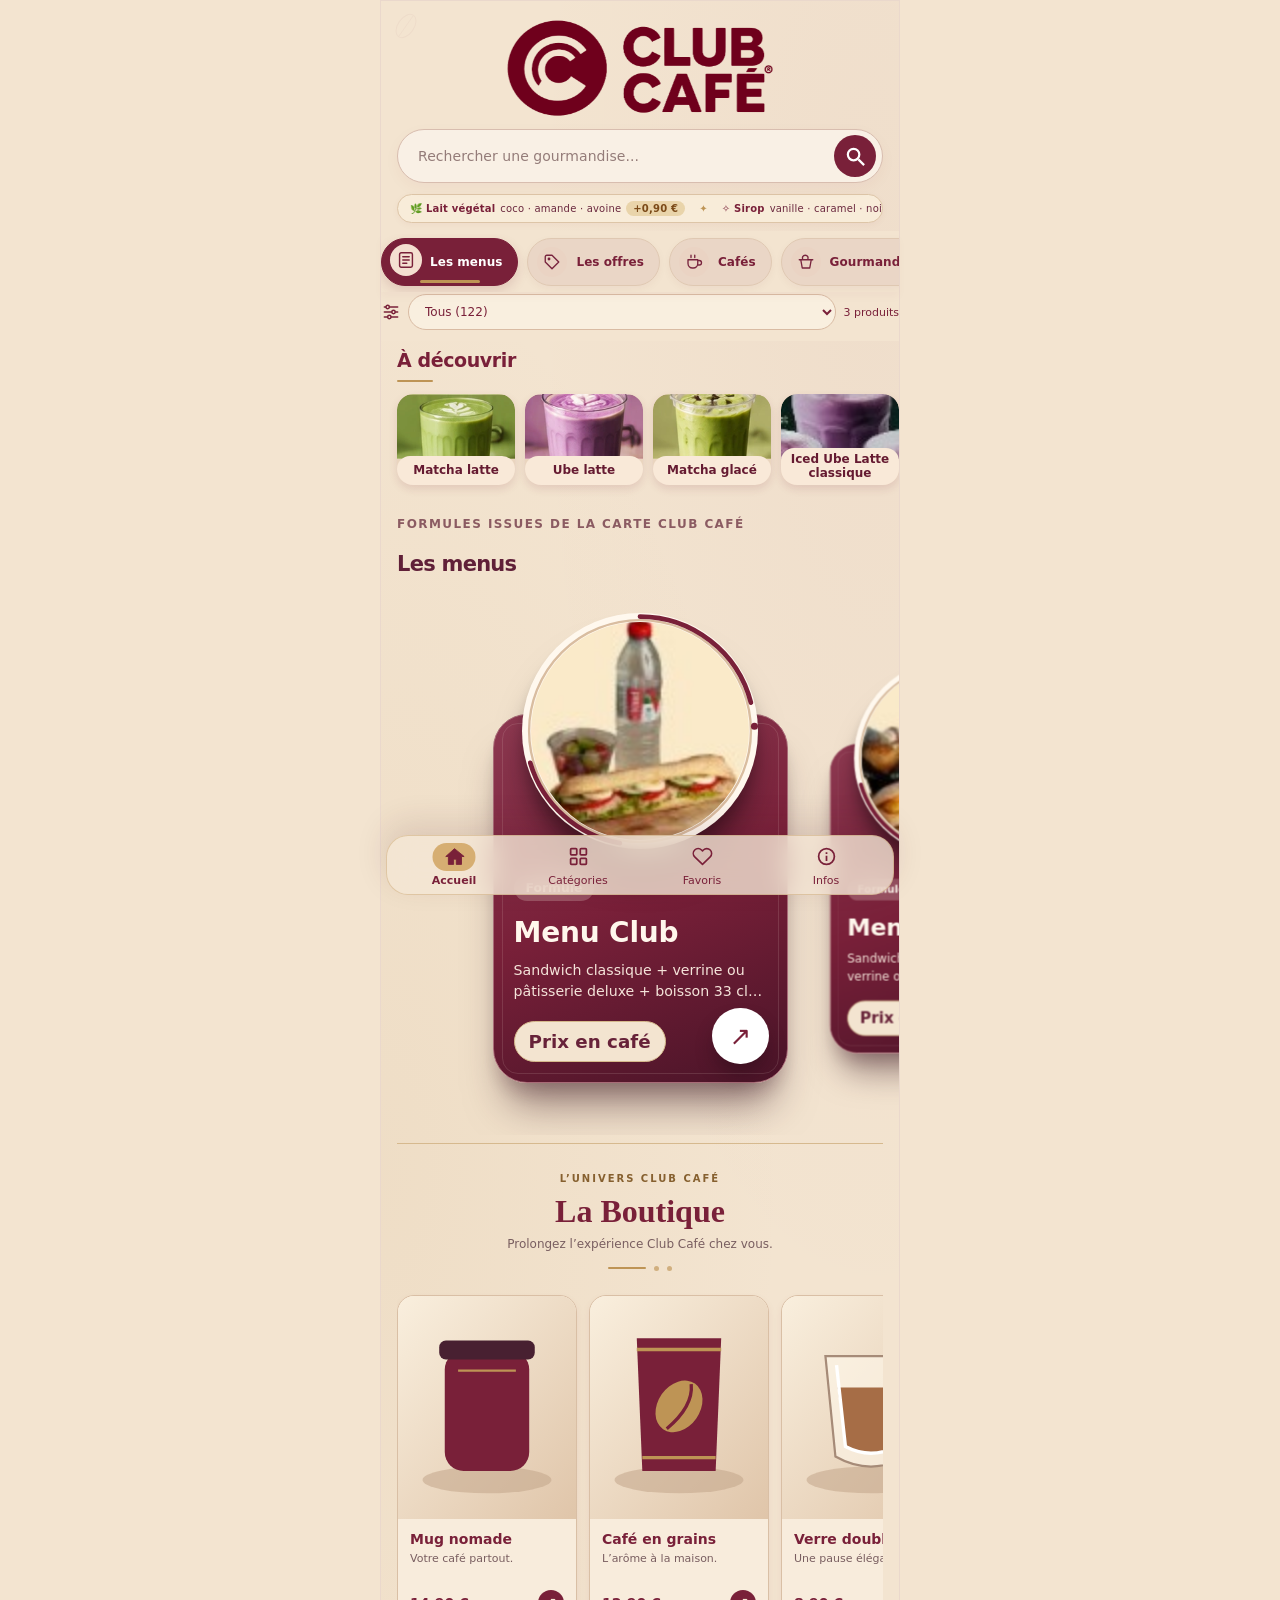
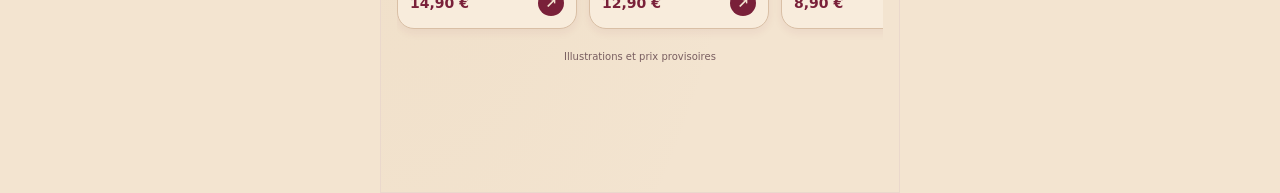
==== commit 934acede: "Add files via upload" ====
--- a/index.html
+++ b/index.html
@@ -9,7 +9,7 @@
 <meta property="og:type" content="website">
 <meta property="og:locale" content="fr_FR">
 <meta property="og:title" content="Club Café — La Carte">
-<meta property="og:description" content="Carte digitale Club Café : menus, offres, cafés, boissons froides et gourmandises.">
+<meta property="og:description" content="Carte digitale Club Café : menus, offres, cafés, boissons froides et gourmandises."><meta property="og:url" content="https://clubcafe-menu.github.io/club-cafe-menu-digital/"><meta property="og:image" content="https://clubcafe-menu.github.io/club-cafe-menu-digital/images/og-image-v2.jpg"><meta property="og:image:width" content="1200"><meta property="og:image:height" content="630"><meta property="og:image:alt" content="Club Café — La Carte"><meta name="twitter:card" content="summary_large_image">
 <link rel="icon" href="favicon.ico" sizes="any">
 <link rel="icon" type="image/png" sizes="192x192" href="images/icon-192.png">
 <link rel="apple-touch-icon" href="images/apple-touch-icon.png">
@@ -81,6 +81,12 @@
 <button type="button" id="scrollTopClub" aria-label="Retour en haut" hidden>↑</button>
 <section id="clubNavPage" aria-label="Navigation">
 </section>
+<div class="cc-install" id="ccInstall" role="region" aria-label="Installer l’application" hidden>
+<img src="images/icon-192.png" alt="" width="36" height="36">
+<p class="cc-install-text"><strong>Installer Club Café</strong><span data-install-text></span></p>
+<button type="button" class="cc-install-btn" data-install-action hidden>Installer</button>
+<button type="button" class="cc-install-close" data-install-close aria-label="Fermer">×</button>
+</div>
 <nav class="nav" aria-label="Navigation principale">
 <button class="active" id="homeBtn">
 <svg viewBox="0 0 24 24" fill="currentColor">
@@ -113,7 +119,9 @@
 </section>
 <script src="js/data.js">
 </script>
+<script src="js/sheet.js"></script>
 <script src="js/app.js">
 </script>
+<script src="js/install.js"></script>
 </body>
 </html>
--- a/css/style.css
+++ b/css/style.css
@@ -215,51 +215,51 @@
   display: none;
 }
 
-@media(max-width:850px) {
-  .shell {
-    display: block;
-    max-width: 510px;
-    padding: 0;
-    margin: 0 auto;
-  }
-  .phone {
-    border-radius: 0;
-    min-height: 100dvh;
-    box-shadow: none;
-  }
-  .home {
-    padding: 24px 22px 90px;
-  }
-  .desktopDetail {
-    display: none;
-  }
-  .mobileDetail {
-    display: flex;
-    position: fixed;
-    inset: 0;
-    z-index: 10;
-    overflow-y: auto;
-    transform: translateX(110%);
-    transition: transform .3s ease;
-  }
-  .mobileDetail.open {
-    transform: translateX(0);
-  }
-  .mobileDetail .detailtop {
-    flex: none;
-  }
-  .products {
-    padding-top: 98px;
-  }
-  .detailbody {
-    padding-bottom: 55px;
-  }
-}
-
-@media(min-width:851px) {
-  .mobileDetail {
-    display: none !important;
-  }
+.shell {
+  display: block;
+  max-width: 510px;
+  padding: 0;
+  margin: 0 auto;
+}
+
+.phone {
+  border-radius: 0;
+  min-height: 100dvh;
+  box-shadow: none;
+}
+
+.home {
+  padding: 24px 22px 90px;
+}
+
+.desktopDetail {
+  display: none;
+}
+
+.mobileDetail {
+  display: flex;
+  position: fixed;
+  inset: 0;
+  z-index: 10;
+  overflow-y: auto;
+  transform: translateX(110%);
+  transition: transform .3s ease;
+}
+
+.mobileDetail.open {
+  transform: translateX(0);
+}
+
+.mobileDetail .detailtop {
+  flex: none;
+}
+
+.products {
+  padding-top: 98px;
+}
+
+.detailbody {
+  padding-bottom: 55px;
 }
 
 @media(prefers-reduced-motion:reduce) {
@@ -354,7 +354,7 @@
   font-size: 11px;
 }
 
-@media(min-width:601px) and (max-width:850px) {
+@media(min-width:601px) {
   .shell {
     padding: 12px;
     margin: 18px auto;
@@ -480,7 +480,7 @@
   padding-top: 116px;
 }
 
-@media(min-width:601px) and (max-width:850px) {
+@media(min-width:601px) {
   .shell {
     display: grid;
     max-width: 850px;
@@ -716,11 +716,9 @@
 
 /* Transparent official wordmark, seamlessly blended into beige surface */
 
-@media(max-width:850px) {
-  .brand-logo {
-    width: min(100%,285px) !important;
-    max-height: 90px !important;
-  }
+.brand-logo {
+  width: min(100%,285px) !important;
+  max-height: 90px !important;
 }
 
 /* Refined Club Café header: consistent spacing and visual rhythm */
@@ -798,18 +796,6 @@
   margin-top: 17px !important;
 }
 
-@media(min-width:851px) {
-  .brand-header {
-    min-height: 112px !important;
-  }
-  .brand-logo {
-    width: min(88%,310px) !important;
-  }
-  .home .search {
-    margin-top: 9px !important;
-  }
-}
-
 @media(max-width:600px) {
   .brand-header {
     min-height: 90px !important;
@@ -1016,23 +1002,24 @@
   outline-offset: 5px;
 }
 
-@media(max-width:850px) {
-  .products:not(.offers-grid) .product img {
-    width: clamp(94px,13vw,128px);
-    height: clamp(94px,13vw,128px);
-    top: -49px;
-  }
-  .products:not(.offers-grid) {
-    gap: 50px 11px;
-    padding-top: 65px;
-  }
-  .products:not(.offers-grid) .product {
-    padding: 66px 11px 14px;
-    min-height: 215px;
-  }
-  .products:not(.offers-grid) .product h3 {
-    font-size: 14px;
-  }
+.products:not(.offers-grid) .product img {
+  width: clamp(94px,13vw,128px);
+  height: clamp(94px,13vw,128px);
+  top: -49px;
+}
+
+.products:not(.offers-grid) {
+  gap: 50px 11px;
+  padding-top: 65px;
+}
+
+.products:not(.offers-grid) .product {
+  padding: 66px 11px 14px;
+  min-height: 215px;
+}
+
+.products:not(.offers-grid) .product h3 {
+  font-size: 14px;
 }
 
 @media(max-width:600px) {
@@ -1206,7 +1193,7 @@
   margin: 8px 0 10px;
 }
 
-@media(min-width:601px) and (max-width:850px) {
+@media(min-width:601px) {
   .heroimage {
     width: clamp(155px,22vw,218px) !important;
     height: clamp(155px,22vw,218px) !important;
@@ -1338,129 +1325,105 @@
   scroll-snap-align: start;
 }
 
-@media (min-width:651px) {
-  .shell {
-    display: grid;
-    padding: 14px;
-    margin: 16px auto;
-  }
-  .desktopDetail {
-    display: flex !important;
-  }
-  .mobileDetail {
-    display: none !important;
-  }
-  .phone {
-    border-radius: 28px;
-    min-height: 700px;
-  }
-  .home {
-    padding: 20px 19px 76px;
-  }
-  .nav {
-    margin-left: -19px !important;
-    margin-right: -19px !important;
-    margin-bottom: -76px !important;
-  }
-  .products {
-    gap: 56px 10px;
-  }
-  .product {
-    min-height: 225px;
-    padding: 80px 11px 14px;
-  }
-  .product img {
-    width: clamp(105px,13vw,135px);
-    height: clamp(105px,13vw,135px);
-  }
-  .detailbody {
-    padding: 110px 22px 28px;
-  }
-}
-
-@media (max-width:650px) {
-  .shell {
-    display: block;
-    width: 100%;
-    max-width: 520px;
-    padding: 0;
-    margin: 0 auto;
-  }
-  .phone {
-    border-radius: 0;
-    min-height: 100dvh;
-    box-shadow: none;
-  }
-  .desktopDetail {
-    display: none !important;
-  }
-  .mobileDetail {
-    display: flex;
-    position: fixed;
-    inset: 0;
-    z-index: 30;
-    overflow-y: auto;
-    overscroll-behavior: contain;
-    visibility: hidden;
-    pointer-events: none;
-    transform: translateX(105%);
-  }
-  .mobileDetail.open {
-    visibility: visible;
-    pointer-events: auto;
-  }
-  .brand-logo {
-    max-height: 96px;
-  }
-  .home .search {
-    margin-top: 12px;
-  }
-  .chips {
-    margin-right: -16px;
-    padding-right: 16px;
-  }
-  .products {
-    gap: 60px 12px;
-    padding: 75px 0 20px;
-  }
-  .product {
-    min-height: 226px;
-    padding: 80px 12px 16px;
-    border-radius: 20px;
-  }
-  .product img {
-    width: clamp(115px,34vw,155px);
-    height: clamp(115px,34vw,155px);
-    top: -56px;
-  }
-  .product h3 {
-    font-size: 17px;
-  }
-  .product p {
-    font-size: 11px;
-  }
-  .detailtop {
-    height: 240px;
-  }
-  .heroimage {
-    width: min(63vw,235px);
-    height: auto;
-    aspect-ratio: 1;
-    bottom: -77px;
-  }
-  .detailbody {
-    padding: 101px 23px 42px;
-  }
-  .detailheading h1 {
-    font-size: 27px;
-  }
-  .offer-card {
-    padding: 13px 11px 16px;
-    min-height: 305px;
-  }
-  .offer-card .offer-photos {
-    max-width: 100%;
-  }
+.shell {
+  display: block;
+  width: 100%;
+  max-width: 520px;
+  padding: 0;
+  margin: 0 auto;
+}
+
+.phone {
+  border-radius: 0;
+  min-height: 100dvh;
+  box-shadow: none;
+}
+
+.desktopDetail {
+  display: none !important;
+}
+
+.mobileDetail {
+  display: flex;
+  position: fixed;
+  inset: 0;
+  z-index: 30;
+  overflow-y: auto;
+  overscroll-behavior: contain;
+  visibility: hidden;
+  pointer-events: none;
+  transform: translateX(105%);
+}
+
+.mobileDetail.open {
+  visibility: visible;
+  pointer-events: auto;
+}
+
+.brand-logo {
+  max-height: 96px;
+}
+
+.home .search {
+  margin-top: 12px;
+}
+
+.chips {
+  margin-right: -16px;
+  padding-right: 16px;
+}
+
+.products {
+  gap: 60px 12px;
+  padding: 75px 0 20px;
+}
+
+.product {
+  min-height: 226px;
+  padding: 80px 12px 16px;
+  border-radius: 20px;
+}
+
+.product img {
+  width: clamp(115px,34vw,155px);
+  height: clamp(115px,34vw,155px);
+  top: -56px;
+}
+
+.product h3 {
+  font-size: 17px;
+}
+
+.product p {
+  font-size: 11px;
+}
+
+.detailtop {
+  height: 240px;
+}
+
+.heroimage {
+  width: min(63vw,235px);
+  height: auto;
+  aspect-ratio: 1;
+  bottom: -77px;
+}
+
+.detailbody {
+  padding: 101px 23px 42px;
+}
+
+.detailheading h1 {
+  font-size: 27px;
+}
+
+.offer-card {
+  padding: 13px 11px 16px;
+  min-height: 305px;
+}
+
+.offer-card .offer-photos {
+  max-width: 100%;
 }
 
 @media (max-width:370px) {
@@ -1648,14 +1611,13 @@
   border-color: #E7CFB8 !important;
 }
 
-@media(max-width:650px) {
-  html,
-  body {
-    background: #F3E4D0 !important;
-  }
-  .mobileDetail {
-    background: #F3E4D0 !important;
-  }
+html,
+body {
+  background: #F3E4D0 !important;
+}
+
+.mobileDetail {
+  background: #F3E4D0 !important;
 }
 
 /* Final visual audit: spacing, contrast, responsive card and details rhythm */
@@ -1820,69 +1782,53 @@
   min-width: 66px;
 }
 
-@media(min-width:651px) {
-  .shell {
-    grid-template-columns: minmax(0,1fr) minmax(0,1fr);
-  }
-  .home {
-    padding-bottom: 24px !important;
-  }
-  .nav {
-    margin: 20px -19px -24px !important;
-  }
-  .detailtop {
-    height: 250px !important;
-  }
-  .heroimage {
-    width: min(62%,218px) !important;
-    height: auto !important;
-    aspect-ratio: 1;
-    bottom: -78px !important;
-  }
-  .detailbody {
-    padding-top: 105px !important;
-  }
-}
-
-@media(max-width:650px) {
-  .home {
-    padding: 18px 16px 20px !important;
-  }
-  .brand-header {
-    margin-bottom: 2px !important;
-  }
-  .home .search {
-    margin: 8px 0 17px !important;
-  }
-  .sectiontitle {
-    font-size: 21px !important;
-    margin: 16px 0 12px !important;
-  }
-  .products:not(.offers-grid) {
-    gap: 64px 12px;
-    padding-top: 74px !important;
-    padding-bottom: 32px !important;
-  }
-  .products:not(.offers-grid) .product {
-    min-height: 222px;
-    padding: 76px 11px 14px !important;
-  }
-  .products:not(.offers-grid) .product img {
-    width: min(78%,136px);
-    top: -54px;
-  }
-  .products:not(.offers-grid) .product h3 {
-    font-size: 15px;
-  }
-  .nav {
-    margin: 18px -16px -20px !important;
-  }
-  .mobileDetail {
-    padding-bottom: env(safe-area-inset-bottom);
-  }
-  .mobileDetail .detailbody {
-    padding: 108px 22px 35px !important;
-  }
+.home {
+  padding: 18px 16px 20px !important;
+}
+
+.brand-header {
+  margin-bottom: 2px !important;
+}
+
+.home .search {
+  margin: 8px 0 17px !important;
+}
+
+.sectiontitle {
+  font-size: 21px !important;
+  margin: 16px 0 12px !important;
+}
+
+.products:not(.offers-grid) {
+  gap: 64px 12px;
+  padding-top: 74px !important;
+  padding-bottom: 32px !important;
+}
+
+.products:not(.offers-grid) .product {
+  min-height: 222px;
+  padding: 76px 11px 14px !important;
+}
+
+.products:not(.offers-grid) .product img {
+  width: min(78%,136px);
+  top: -54px;
+}
+
+.products:not(.offers-grid) .product h3 {
+  font-size: 15px;
+}
+
+.nav {
+  margin: 18px -16px -20px !important;
+}
+
+.mobileDetail {
+  padding-bottom: env(safe-area-inset-bottom);
+}
+
+.mobileDetail .detailbody {
+  padding: 108px 22px 35px !important;
 }
 
 @media(max-width:370px) {
@@ -1974,15 +1920,14 @@
   color: #be9455;
 }
 
-@media(max-width:650px) {
-  .extras-ticker {
-    height: 29px;
-    margin: -9px 0 10px;
-  }
-  .extras-track {
-    min-height: 27px;
-    font-size: 10px;
-  }
+.extras-ticker {
+  height: 29px;
+  margin: -9px 0 10px;
+}
+
+.extras-track {
+  min-height: 27px;
+  font-size: 10px;
 }
 
 /* Club Café — premium micro-interactions; 60/30/10 palette */
@@ -2288,18 +2233,18 @@
   object-fit: cover;
 }
 
-@media(max-width:850px) {
-  .product {
-    content-visibility: visible;
-  }
-  .mobileDetail {
-    background: #F3E4D0 !important;
-    overscroll-behavior: contain;
-    -webkit-overflow-scrolling: touch;
-  }
-  .products {
-    scroll-margin-top: 16px;
-  }
+.product {
+  content-visibility: visible;
+}
+
+.mobileDetail {
+  background: #F3E4D0 !important;
+  overscroll-behavior: contain;
+  -webkit-overflow-scrolling: touch;
+}
+
+.products {
+  scroll-margin-top: 16px;
 }
 
 @media(prefers-reduced-motion:reduce) {
@@ -2354,16 +2299,16 @@
 
 /* Make the picture and text one compact visual group on phones. */
 
-@media(max-width:650px) {
-  .mobileDetail .heroimage {
-    object-fit: cover !important;
-  }
-  .mobileDetail .detailbody {
-    padding: 86px 22px max(32px,env(safe-area-inset-bottom)) !important;
-  }
-  .mobileDetail .detailheading {
-    margin-top: 10px;
-  }
+.mobileDetail .heroimage {
+  object-fit: cover !important;
+}
+
+.mobileDetail .detailbody {
+  padding: 86px 22px max(32px,env(safe-area-inset-bottom)) !important;
+}
+
+.mobileDetail .detailheading {
+  margin-top: 10px;
 }
 
 /* Offer photo circles must not inherit generic floating product image rules. */
@@ -2455,37 +2400,31 @@
 
 /* Smooth Product Transition — Club Café: accessible, mobile-first. */
 
-@media (max-width:650px) {
-  .mobileDetail {
-    transition: transform 320ms cubic-bezier(.22,.8,.22,1),visibility 320ms !important;
-    will-change: auto;
-  }
-  .mobileDetail.open {
-    transform: translateX(0) !important;
-  }
-  .mobileDetail .detailtop,
-  .mobileDetail .detailbody {
-    backface-visibility: hidden;
-  }
-  .mobileDetail.fx-detail-enter .detailtop {
-    animation: cc-top-reveal 300ms ease-out both;
-  }
-  .mobileDetail.fx-detail-enter .detailbody {
-    animation: cc-body-reveal 340ms cubic-bezier(.22,.8,.22,1) both;
-  }
-  .mobileDetail.fx-detail-enter .heroimage {
-    animation: cc-photo-reveal 380ms cubic-bezier(.22,.8,.22,1) both;
-    transform-origin: center center;
-  }
-}
-
-@media(min-width:651px) {
-  .desktopDetail.fx-detail-enter .detailbody {
-    animation: cc-body-reveal 280ms ease-out both;
-  }
-  .desktopDetail.fx-detail-enter .heroimage {
-    animation: cc-photo-reveal 330ms cubic-bezier(.22,.8,.22,1) both;
-  }
+.mobileDetail {
+  transition: transform 320ms cubic-bezier(.22,.8,.22,1),visibility 320ms !important;
+  will-change: auto;
+}
+
+.mobileDetail.open {
+  transform: translateX(0) !important;
+}
+
+.mobileDetail .detailtop,
+.mobileDetail .detailbody {
+  backface-visibility: hidden;
+}
+
+.mobileDetail.fx-detail-enter .detailtop {
+  animation: cc-top-reveal 300ms ease-out both;
+}
+
+.mobileDetail.fx-detail-enter .detailbody {
+  animation: cc-body-reveal 340ms cubic-bezier(.22,.8,.22,1) both;
+}
+
+.mobileDetail.fx-detail-enter .heroimage {
+  animation: cc-photo-reveal 380ms cubic-bezier(.22,.8,.22,1) both;
+  transform-origin: center center;
 }
 
 @keyframes cc-top-reveal {
@@ -2549,22 +2488,15 @@
   background-repeat: no-repeat !important;
 }
 
-@media(min-width:651px) {
-  body {
-    background: radial-gradient(ellipse at 12% 14%,#F9F0E3 0%,transparent 48%),radial-gradient(ellipse at 89% 86%,#E7CDBD 0%,transparent 45%),#EAD7BF !important;
-  }
-}
-
-@media(max-width:650px) {
-  html,
-  body,
-  .shell {
-    background-color: #F3E4D0 !important;
-  }
-  .home,
-  .mobileDetail .detailbody {
-    background-attachment: scroll !important;
-  }
+html,
+body,
+.shell {
+  background-color: #F3E4D0 !important;
+}
+
+.home,
+.mobileDetail .detailbody {
+  background-attachment: scroll !important;
 }
 
 /* Interactive Search — compact, accessible and mobile friendly */
@@ -2747,34 +2679,25 @@
   transform: scale(.94);
 }
 
-@media(max-width:650px) {
-  .home {
-    padding-bottom: calc(90px + env(safe-area-inset-bottom)) !important;
-    overflow: visible !important;
-  }
-  .home .nav {
-    position: fixed !important;
-    left: 50% !important;
-    right: auto !important;
-    bottom: 0 !important;
-    transform: translateX(-50%);
-    width: min(100%,520px);
-    margin: 0 !important;
-    min-height: 72px;
-    border-radius: 18px 18px 0 0;
-  }
-  .home .products {
-    padding-bottom: 34px !important;
-  }
-}
-
-@media(min-width:651px) {
-  .home {
-    overflow: visible !important;
-  }
-  .home .nav {
-    border-radius: 0 0 28px 28px;
-  }
+.home {
+  padding-bottom: calc(90px + env(safe-area-inset-bottom)) !important;
+  overflow: visible !important;
+}
+
+.home .nav {
+  position: fixed !important;
+  left: 50% !important;
+  right: auto !important;
+  bottom: 0 !important;
+  transform: translateX(-50%);
+  width: min(100%,520px);
+  margin: 0 !important;
+  min-height: 72px;
+  border-radius: 18px 18px 0 0;
+}
+
+.home .products {
+  padding-bottom: 34px !important;
 }
 
 @media(prefers-reduced-motion:reduce) {
@@ -2913,13 +2836,6 @@
 
 #scrollTopClub[hidden] {
   display: none;
-}
-
-@media(min-width:851px) {
-  #scrollTopClub {
-    right: 20px;
-    bottom: 24px;
-  }
 }
 
 /* Compact vertical spacing only; preserve existing appearance. */
@@ -3444,33 +3360,35 @@
 
 /* Full-width category, filter and discovery strips on mobile. */
 
-@media(max-width:650px) {
-  .home {
-    --cc-strip-gutter: 16px;
-  }
-  .home .cc-sticky-controls,
-  .home .featured-collection {
-    margin-inline: calc(-1 * var(--cc-strip-gutter)) !important;
-    width: auto !important;
-    align-self: stretch;
-    min-width: 0;
-  }
-  .home .cc-sticky-controls #chips,
-  .home .featured-items {
-    width: 100% !important;
-    margin-inline: 0 !important;
-    padding-inline: 0 !important;
-    scroll-padding-inline: 0;
-  }
-  .home .cc-sticky-controls .cc-tools {
-    margin-inline: 0 !important;
-    padding-inline: 0 !important;
-    width: 100%;
-  }
-  .home .featured-collection>strong {
-    display: block;
-    padding-inline: var(--cc-strip-gutter);
-  }
+.home {
+  --cc-strip-gutter: 16px;
+}
+
+.home .cc-sticky-controls,
+.home .featured-collection {
+  margin-inline: calc(-1 * var(--cc-strip-gutter)) !important;
+  width: auto !important;
+  align-self: stretch;
+  min-width: 0;
+}
+
+.home .cc-sticky-controls #chips,
+.home .featured-items {
+  width: 100% !important;
+  margin-inline: 0 !important;
+  padding-inline: 0 !important;
+  scroll-padding-inline: 0;
+}
+
+.home .cc-sticky-controls .cc-tools {
+  margin-inline: 0 !important;
+  padding-inline: 0 !important;
+  width: 100%;
+}
+
+.home .featured-collection>strong {
+  display: block;
+  padding-inline: var(--cc-strip-gutter);
 }
 
 @media(max-width:370px) {
@@ -3574,12 +3492,6 @@
   margin: 0 !important;
 }
 
-@media(min-width:651px) {
-  .home .nav {
-    left: calc(50% - (min(100vw,960px) - 12px)/4) !important;
-  }
-}
-
 .home {
   isolation: auto !important;
   z-index: auto !important;
@@ -3598,11 +3510,9 @@
   transform: scale(1.12);
 }
 
-@media(max-width:650px) {
-  .mobileDetail {
-    padding-bottom: calc(54px + env(safe-area-inset-bottom,0px)) !important;
-    scroll-padding-bottom: calc(54px + env(safe-area-inset-bottom,0px));
-  }
+.mobileDetail {
+  padding-bottom: calc(54px + env(safe-area-inset-bottom,0px)) !important;
+  scroll-padding-bottom: calc(54px + env(safe-area-inset-bottom,0px));
 }
 
 .cc-sizes {
@@ -4000,16 +3910,8 @@
   pointer-events: none !important;
 }
 
-@media(min-width:651px) {
-  .home .nav {
-    width: calc((min(100vw,960px) - 68px)/2);
-  }
-}
-
-@media(max-width:650px) {
-  .mobileDetail {
-    padding-bottom: calc(75px + env(safe-area-inset-bottom,0px)) !important;
-  }
+.mobileDetail {
+  padding-bottom: calc(75px + env(safe-area-inset-bottom,0px)) !important;
 }
 
 .home .nav {
@@ -4040,7 +3942,7 @@
 }
 
 .home .nav {
-  background: rgba(243,228,208,.8) !important;
+  background: rgba(244,231,213,.8) !important;
   border-color: rgba(190,148,85,.38) !important;
 }
 
@@ -4073,10 +3975,8 @@
   padding-top: 10px !important;
 }
 
-@media(max-width:650px) {
-  .home {
-    padding-top: 9px !important;
-  }
+.home {
+  padding-top: 9px !important;
 }
 
 /* Effets inspirés de la maquette : carrousel central, assiette qui déborde, bouton blanc, point de navigation */
@@ -4096,12 +3996,6 @@
   scroll-behavior: smooth;
 }
 
-@media(min-width:651px) {
-  .home>#products:not(.offers-grid):not(.cc-grouped) {
-    --g: 19px;
-  }
-}
-
 @media(max-width:370px) {
   .home>#products:not(.offers-grid):not(.cc-grouped) {
     --g: 12px;
@@ -4176,12 +4070,6 @@
   scroll-behavior: smooth;
 }
 
-@media(min-width:651px) {
-  .home>#products.offers-grid:not(.cc-grouped) {
-    --g: 19px;
-  }
-}
-
 @media(max-width:370px) {
   .home>#products.offers-grid:not(.cc-grouped) {
     --g: 12px;
@@ -4254,12 +4142,6 @@
   box-shadow: 0 -12px 32px rgba(70,28,40,.12) !important;
 }
 
-@media(min-width:651px) {
-  .phone {
-    box-shadow: 0 44px 80px -20px rgba(70,28,40,.45),0 14px 30px -10px rgba(70,28,40,.2) !important;
-  }
-}
-
 /* Fenêtres plus grandes, proportionnelles à la largeur de la page (comme la maquette) */
 
 .home>#products:not(.offers-grid):not(.cc-grouped) {
@@ -4370,31 +4252,35 @@
   height: clamp(46px,calc(var(--cw)*.17),58px) !important;
 }
 
-@media(max-width:650px) {
-  .mobileDetail {
-    --hw: clamp(210px,62vw,300px);
-  }
-  .mobileDetail .detailtop {
-    height: calc(var(--hw)*.98) !important;
-  }
-  .mobileDetail .heroimage {
-    width: var(--hw) !important;
-    height: var(--hw) !important;
-    bottom: calc(var(--hw)*-.3) !important;
-  }
-  .mobileDetail .detailbody {
-    padding: calc(var(--hw)*.3 + 24px) 24px max(36px,env(safe-area-inset-bottom)) !important;
-  }
-  .mobileDetail .detailheading h1 {
-    font-size: clamp(26px,7.4vw,34px) !important;
-  }
-  .mobileDetail .description {
-    font-size: 15px !important;
-  }
-  .mobileDetail .spec,
-  .mobileDetail .pricepill {
-    font-size: 13.5px !important;
-  }
+.mobileDetail {
+  --hw: clamp(210px,62vw,300px);
+}
+
+.mobileDetail .detailtop {
+  height: calc(var(--hw)*.98) !important;
+}
+
+.mobileDetail .heroimage {
+  width: var(--hw) !important;
+  height: var(--hw) !important;
+  bottom: calc(var(--hw)*-.3) !important;
+}
+
+.mobileDetail .detailbody {
+  padding: calc(var(--hw)*.3 + 24px) 24px max(36px,env(safe-area-inset-bottom)) !important;
+}
+
+.mobileDetail .detailheading h1 {
+  font-size: clamp(26px,7.4vw,34px) !important;
+}
+
+.mobileDetail .description {
+  font-size: 15px !important;
+}
+
+.mobileDetail .spec,
+.mobileDetail .pricepill {
+  font-size: 13.5px !important;
 }
 
 .headingNote:empty {
@@ -4462,7 +4348,129 @@
 }
 
 /* Keyboard accessibility: no change to pointer layout. */
+
 :where(button, input, select, [tabindex]):focus-visible {
   outline: 3px solid #792039 !important;
   outline-offset: 3px;
 }
+
+/* ------------------------------------------------------------------ */
+
+/* Bannière d'installation (PWA) : affichée au-dessus de la barre de navigation, fermable. */
+
+/* ------------------------------------------------------------------ */
+
+.cc-install {
+  position: fixed;
+  left: 50%;
+  bottom: calc(5px + env(safe-area-inset-bottom, 0px) + 68px);
+  transform: translate(-50%, 12px);
+  width: min(calc(100% - 24px), 484px);
+  z-index: 50;
+  display: flex;
+  align-items: center;
+  gap: 10px;
+  padding: 10px 10px 10px 12px;
+  border: 1px solid rgba(190, 148, 85, .45);
+  border-radius: 18px;
+  background: rgba(255, 250, 244, .96);
+  box-shadow: 0 10px 28px rgba(70, 28, 40, .18);
+  color: #792039;
+  opacity: 0;
+  transition: opacity .25s ease, transform .25s ease;
+}
+
+.cc-install[hidden] {
+  display: none;
+}
+
+.cc-install.is-in {
+  opacity: 1;
+  transform: translate(-50%, 0);
+}
+
+.cc-install img {
+  width: 36px;
+  height: 36px;
+  flex: none;
+  border-radius: 50%;
+}
+
+.cc-install-text {
+  flex: 1;
+  min-width: 0;
+  margin: 0;
+  font-size: 12.5px;
+  line-height: 1.35;
+}
+
+.cc-install-text strong {
+  display: block;
+  font-size: 14px;
+}
+
+.cc-install-text span {
+  color: #785D60;
+}
+
+.cc-install-share {
+  display: inline-block;
+  vertical-align: -3px;
+}
+
+.cc-install-btn {
+  flex: none;
+  min-height: 40px;
+  padding: 0 16px;
+  border: 0;
+  border-radius: 999px;
+  background: #792039;
+  color: #fff6e8;
+  font-weight: 700;
+  font-size: 13px;
+}
+
+.cc-install-btn[hidden] {
+  display: none;
+}
+
+.cc-install-close {
+  flex: none;
+  width: 36px;
+  height: 36px;
+  border: 0;
+  border-radius: 50%;
+  background: transparent;
+  color: #785D60;
+  font-size: 24px;
+  line-height: 1;
+}
+
+body.cc-install-on #scrollTopClub {
+  bottom: calc(88px + 68px + env(safe-area-inset-bottom));
+}
+
+body:has(#mobileDetail.open) .cc-install {
+  display: none;
+}
+
+@media (prefers-reduced-motion: reduce) {
+  .cc-install {
+    transition: none;
+  }
+}
+
+/* ------------------------------------------------------------------ */
+/* Écrans plus larges qu'un téléphone : une seule colonne, la fiche produit s'ouvre en fenêtre centrée. */
+/* ------------------------------------------------------------------ */
+@media (min-width: 651px) {
+  .mobileDetail {
+    inset: 0 auto 0 50%;
+    width: min(100vw, 520px);
+    margin-left: calc(min(100vw, 520px) / -2);
+  }
+
+  .mobileDetail.open {
+    box-shadow: 0 0 0 100vmax rgba(50, 26, 19, .55);
+  }
+}
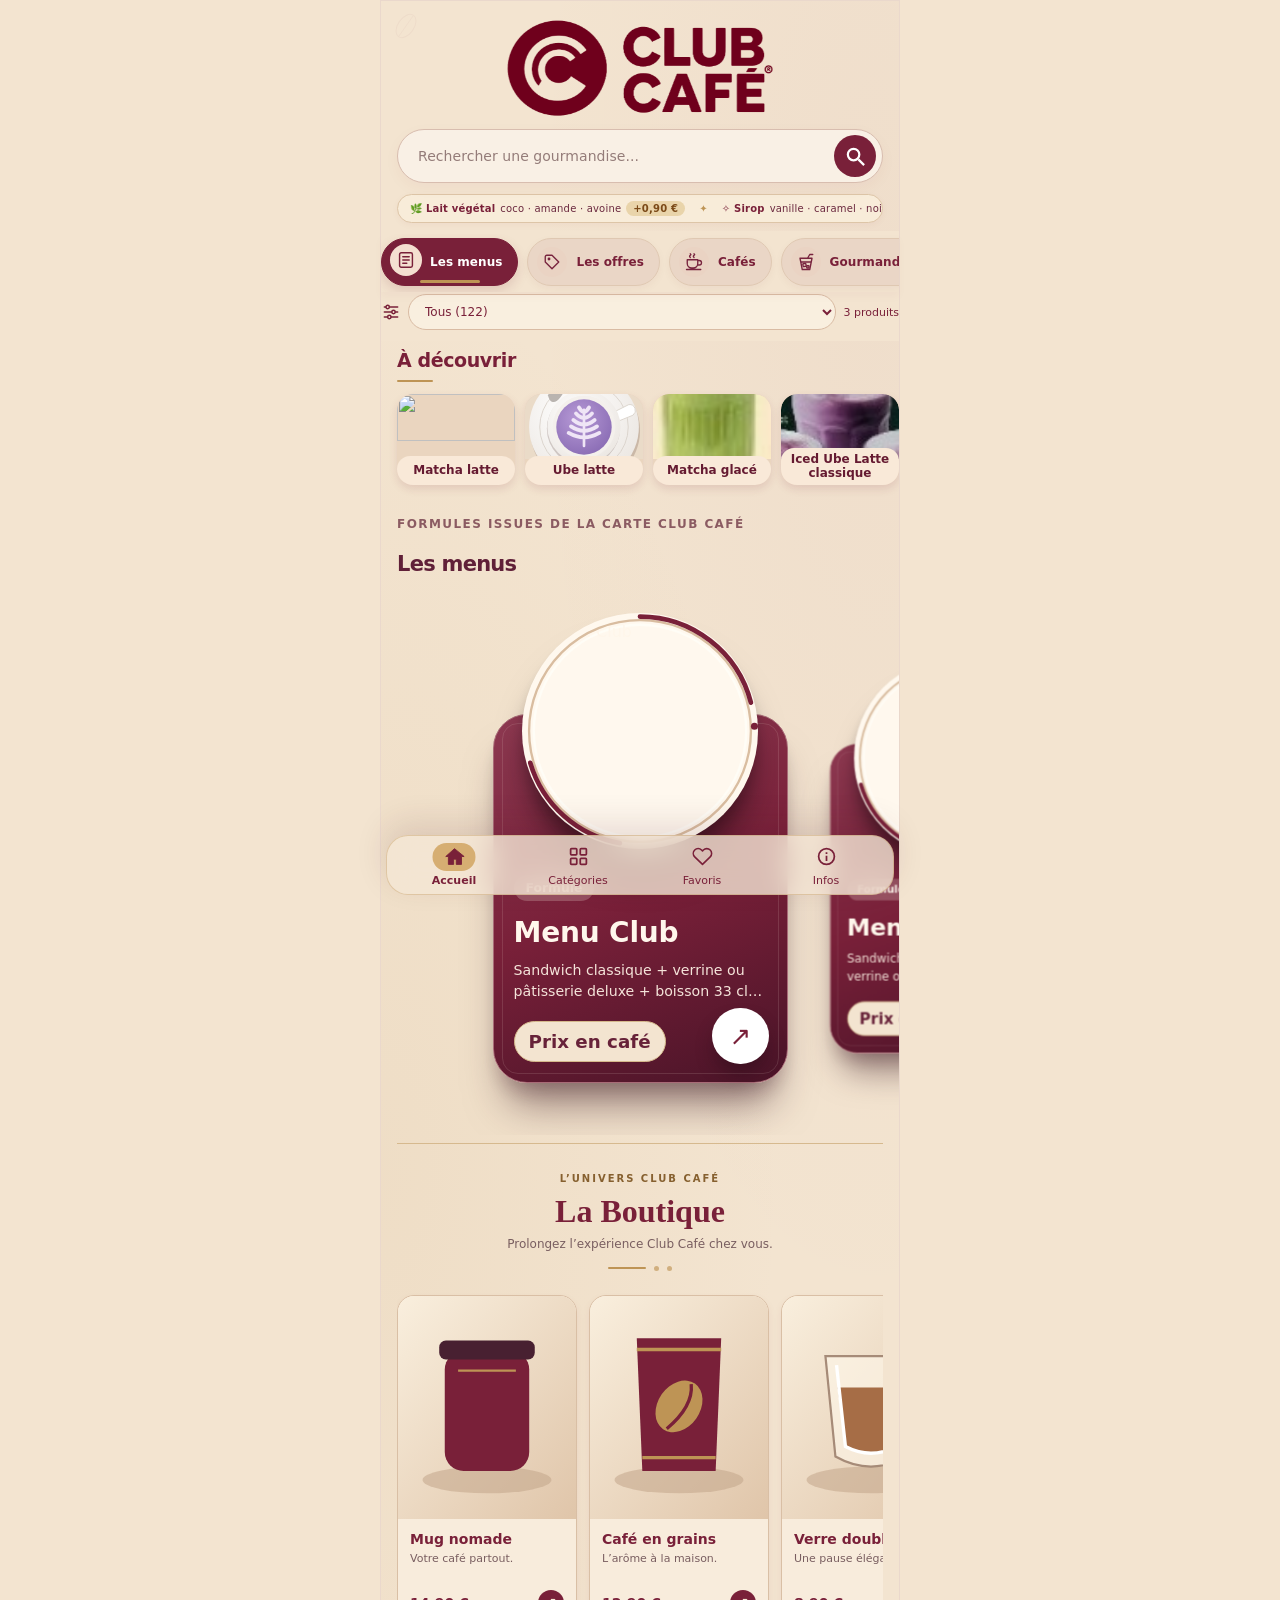
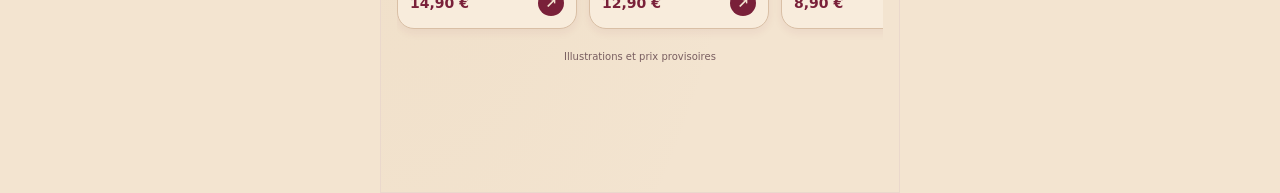
==== commit 6f37518c: "Add files via upload" ====
--- a/index.html
+++ b/index.html
@@ -119,6 +119,7 @@
 </section>
 <script src="js/data.js">
 </script>
+<script src="js/snapshot.js"></script>
 <script src="js/sheet.js"></script>
 <script src="js/app.js">
 </script>
--- a/css/style.css
+++ b/css/style.css
@@ -1,3 +1,6 @@
+/* Cascade explicite : base puis ajustements. Les priorités sensibles restent protégées. */
+@layer base, adjustments;
+@layer base {
 * {
   box-sizing: border-box;
 }
@@ -14,10 +17,6 @@
 
 button {
   cursor: pointer;
-}
-
-.shell {
-  display: grid;
 }
 
 .phone {
@@ -40,7 +39,7 @@
   text-align: center;
   line-height: 1.05;
   font-weight: 900;
-  letter-spacing: -.5px;
+  letter-spacing: -0.5px;
 }
 
 .search {
@@ -108,7 +107,7 @@
 }
 
 .product h3 {
-  letter-spacing: -.6px;
+  letter-spacing: -0.6px;
 }
 
 .price {
@@ -211,77 +210,12 @@
   margin-top: 5px;
 }
 
-.mobileDetail {
-  display: none;
-}
-
-.shell {
-  display: block;
-  max-width: 510px;
-  padding: 0;
-  margin: 0 auto;
-}
-
 .phone {
-  border-radius: 0;
   min-height: 100dvh;
-  box-shadow: none;
-}
-
-.home {
-  padding: 24px 22px 90px;
-}
-
-.desktopDetail {
-  display: none;
-}
-
-.mobileDetail {
-  display: flex;
-  position: fixed;
-  inset: 0;
-  z-index: 10;
-  overflow-y: auto;
-  transform: translateX(110%);
-  transition: transform .3s ease;
-}
-
-.mobileDetail.open {
-  transform: translateX(0);
-}
-
-.mobileDetail .detailtop {
-  flex: none;
-}
-
-.products {
-  padding-top: 98px;
-}
-
-.detailbody {
-  padding-bottom: 55px;
-}
-
-@media(prefers-reduced-motion:reduce) {
-  * {
-    transition: none !important;
-  }
-}
-
-/* Club Café refinement: compact side-by-side preview, beige and burgundy */
+}
 
 body {
   color: #431322;
-}
-
-.shell {
-  margin: 22px auto;
-  padding: 12px;
-}
-
-.phone {
-  border-radius: 32px;
-  box-shadow: 0 16px 40px #60223924;
 }
 
 .logo {
@@ -305,11 +239,6 @@
 
 .search input {
   font-size: 13px;
-}
-
-.sectiontitle {
-  font-size: 21px;
-  margin: 23px 0 12px;
 }
 
 .chip {
@@ -354,54 +283,59 @@
   font-size: 11px;
 }
 
-@media(min-width:601px) {
-  .shell {
-    padding: 12px;
-    margin: 18px auto;
-  }
-  .phone {
-    border-radius: 32px;
-    min-height: 680px;
-    box-shadow: 0 16px 40px #60223924;
-  }
-  .home {
-    padding: 22px 19px 75px;
-  }
-}
-
-@media(max-width:600px) {
-  .shell {
-    display: block;
-    max-width: 440px;
-    margin: 0 auto;
-    padding: 0;
-  }
-  .phone {
-    border-radius: 0;
-    min-height: 100dvh;
-    box-shadow: none;
-  }
-  .home {
-    padding: 23px 22px 85px;
-  }
-  .desktopDetail {
-    display: none;
-  }
-  .mobileDetail {
-    display: flex;
-  }
-  .mobileDetail .detailtop {
-    flex: none;
-  }
-  .detailbody {
-    padding-bottom: 45px;
-  }
-}
-
-/* Refined editorial product gallery */
-
+@media (min-width: 601px) {
 .shell {
-  max-width: 900px;
+  padding: 12px;
+  margin: 18px auto;
+}
+
+.phone {
+  border-radius: 32px;
+  min-height: 680px;
+  box-shadow: 0 16px 40px #60223924;
+}
+
+.home {
+  padding: 22px 19px 75px;
+}
+}
+
+@media (max-width: 600px) {
+.shell {
+  display: block;
+  max-width: 440px;
+  margin: 0 auto;
+  padding: 0;
+}
+
+.phone {
+  border-radius: 0;
+  min-height: 100dvh;
+  box-shadow: none;
+}
+
+.home {
+  padding: 23px 22px 85px;
+}
+
+.desktopDetail {
+  display: none;
+}
+
+.mobileDetail {
+  display: flex;
+}
+
+.mobileDetail .detailtop {
+  flex: none;
+}
+
+.detailbody {
+  padding-bottom: 45px;
+}
+}
+
+.shell {
   grid-template-columns: 1fr 1fr;
 }
 
@@ -411,20 +345,11 @@
   min-height: 710px;
 }
 
-.home {
-  padding: 23px 21px 77px;
-}
-
 .products {
   display: grid;
   overflow: visible;
   margin: 0;
-  padding: 77px 0 20px;
   scroll-snap-type: none;
-}
-
-.product {
-  border-radius: 19px;
 }
 
 .product img {
@@ -480,48 +405,52 @@
   padding-top: 116px;
 }
 
-@media(min-width:601px) {
-  .shell {
-    display: grid;
-    max-width: 850px;
-  }
-  .products {
-    grid-template-columns: repeat(2,minmax(0,1fr));
-  }
-  .product img {
-    width: clamp(90px,14vw,132px);
-    height: clamp(90px,14vw,132px);
-  }
-}
-
-@media(max-width:600px) {
-  .products {
-    grid-template-columns: repeat(2,minmax(0,1fr));
-    gap: 62px 14px;
-  }
-  .product img {
-    width: clamp(115px,34vw,155px);
-    height: clamp(115px,34vw,155px);
-  }
-  .phone {
-    min-height: 100dvh;
-  }
-}
-
-@media(max-width:350px) {
-  .products {
-    grid-template-columns: 1fr;
-  }
-  .product {
-    min-height: 215px;
-  }
-  .product img {
-    width: 140px;
-    height: 140px;
-  }
-}
-
-/* Fix mobile footer overlap and keep all cards fully accessible */
+@media (min-width: 601px) {
+.shell {
+  display: grid;
+  max-width: 850px;
+}
+
+.products {
+  grid-template-columns: repeat(2, minmax(0, 1fr));
+}
+
+.product img {
+  width: clamp(90px, 14vw, 132px);
+  height: clamp(90px, 14vw, 132px);
+}
+}
+
+@media (max-width: 600px) {
+.products {
+  grid-template-columns: repeat(2, minmax(0, 1fr));
+  gap: 62px 14px;
+}
+
+.product img {
+  width: clamp(115px, 34vw, 155px);
+  height: clamp(115px, 34vw, 155px);
+}
+
+.phone {
+  min-height: 100dvh;
+}
+}
+
+@media (max-width: 350px) {
+.products {
+  grid-template-columns: 1fr;
+}
+
+.product {
+  min-height: 215px;
+}
+
+.product img {
+  width: 140px;
+  height: 140px;
+}
+}
 
 .home {
   padding-bottom: 20px;
@@ -536,28 +465,23 @@
 }
 
 .nav {
-  left: auto !important;
-  right: auto !important;
   flex-shrink: 0;
-  padding: 10px 0 calc(10px + env(safe-area-inset-bottom,0px));
-}
-
-@media(max-width:600px) {
-  .home {
-    padding-bottom: 20px !important;
-  }
-  .nav {
-    margin-bottom: -20px !important;
-  }
-  .products {
-    padding-bottom: 35px;
-  }
-  .phone {
-    min-height: 100dvh;
-  }
-}
-
-/* Cartes promotionnelles dédiées : affichage seulement */
+  padding: 10px 0 calc(10px + env(safe-area-inset-bottom, 0px));
+}
+
+@media (max-width: 600px) {
+.nav {
+  margin-bottom: -20px !important;
+}
+
+.products {
+  padding-bottom: 35px;
+}
+
+.phone {
+  min-height: 100dvh;
+}
+}
 
 .products.offers-grid {
   gap: 26px 13px;
@@ -565,9 +489,7 @@
 }
 
 .offer-card {
-  min-height: 315px;
-  padding: 14px 13px 18px;
-  background: linear-gradient(150deg,#74213a,#491529);
+  background: linear-gradient(150deg, #74213a, #491529);
   overflow: hidden;
   display: flex;
   flex-direction: column;
@@ -576,7 +498,7 @@
 
 .offer-badge {
   font-size: 9px;
-  letter-spacing: .5px;
+  letter-spacing: 0.5px;
   font-weight: 900;
   color: #632037;
   background: #f8e8d4;
@@ -606,7 +528,7 @@
   object-fit: cover;
 }
 
-.offer-card .offer-photos img+img {
+.offer-card .offer-photos img + img {
   left: auto;
   right: 2%;
   top: 21px;
@@ -654,31 +576,33 @@
   margin-top: 9px;
 }
 
-@media(max-width:390px) {
-  .offer-card .offer-photos img {
-    width: 85px;
-    height: 85px;
-  }
-  .offer-card .offer-photos img+img {
-    width: 72px;
-    height: 72px;
-  }
-  .offer-card .offer-photos {
-    height: 102px;
-  }
-  .offer-card {
-    min-height: 305px;
-    padding: 12px 10px;
-  }
-  .offer-card h3 {
-    font-size: 16px;
-  }
-}
-
-/* Club Café: warm beige surfaces across all screens */
+@media (max-width: 390px) {
+.offer-card .offer-photos img {
+  width: 85px;
+  height: 85px;
+}
+
+.offer-card .offer-photos img + img {
+  width: 72px;
+  height: 72px;
+}
+
+.offer-card .offer-photos {
+  height: 102px;
+}
+
+.offer-card {
+  min-height: 305px;
+  padding: 12px 10px;
+}
+
+.offer-card h3 {
+  font-size: 16px;
+}
+}
 
 :root {
-  --beige-soft: #F8EDDF;
+  --beige-soft: #f8eddf;
 }
 
 .phone,
@@ -686,45 +610,33 @@
 .detail,
 .mobileDetail,
 .mobileDetail.open {
-  background: #F3E4D0 !important;
+  background: #f3e4d0 !important;
 }
 
 .brand-header,
 .nav {
-  background: #F3E4D0 !important;
+  background: #f3e4d0 !important;
 }
 
 .chip:not(.active) {
-  background: #EAD6C6 !important;
+  background: #ead6c6 !important;
 }
 
 .spec,
 .pricepill {
-  background: #E9D3C3 !important;
-}
-
-@media(max-width:600px) {
-  html,
+  background: #e9d3c3 !important;
+}
+
+@media (max-width: 600px) {
+html,
   body,
   .shell {
-    background: #F3E4D0 !important;
-  }
-  .phone {
-    border-color: transparent !important;
-  }
-}
-
-/* Transparent official wordmark, seamlessly blended into beige surface */
-
-.brand-logo {
-  width: min(100%,285px) !important;
-  max-height: 90px !important;
-}
-
-/* Refined Club Café header: consistent spacing and visual rhythm */
+  background: #f3e4d0 !important;
+}
+}
 
 :root {
-  --brand-beige: #F3E4D0;
+  --brand-beige: #f3e4d0;
   --brand-bordeaux: #792039;
 }
 
@@ -733,104 +645,46 @@
 }
 
 .brand-header {
-  min-height: 104px !important;
-  padding: 12px 10px 10px !important;
   margin: 0 auto 5px !important;
   display: flex !important;
-  align-items: center !important;
-  justify-content: center !important;
   background: transparent !important;
 }
 
 .brand-logo {
   display: block !important;
-  width: min(88%,300px) !important;
-  max-width: 300px !important;
-  max-height: 100px !important;
-  height: auto !important;
-  object-fit: contain !important;
-  border: 0 !important;
-  border-radius: 0 !important;
-  box-shadow: none !important;
   background: transparent !important;
 }
 
 .home .search {
-  margin: 8px 0 21px !important;
-  min-height: 52px !important;
-  padding: 5px 6px 5px 18px !important;
-  border: 1px solid #D8BDAF !important;
-  border-radius: 999px !important;
-  background: #F9F0E5 !important;
-  box-shadow: 0 5px 16px #7920390a !important;
+  background: #f9f0e5 !important;
   display: flex !important;
-  align-items: center !important;
-}
-
-.home .search input {
-  font-size: 14px !important;
-  color: #572438 !important;
-  letter-spacing: .05px !important;
 }
 
 .home .search input::placeholder {
-  color: #947C79 !important;
   opacity: 1;
 }
 
 .home .search button {
-  flex: none !important;
-  width: 42px !important;
-  height: 42px !important;
-  border-radius: 50% !important;
   background: var(--brand-bordeaux) !important;
-  color: #fff !important;
-  transition: transform .18s ease !important;
 }
 
 .home .search button:active {
-  transform: scale(.95);
+  transform: scale(0.95);
 }
 
 .home .sectiontitle {
   margin-top: 17px !important;
 }
 
-@media(max-width:600px) {
-  .brand-header {
-    min-height: 90px !important;
-    padding: 10px 0 7px !important;
-  }
-  .brand-logo {
-    width: min(82%,270px) !important;
-    max-height: 83px !important;
-  }
-  .home .search {
-    margin: 6px 0 18px !important;
-    min-height: 50px !important;
-  }
-  .home .sectiontitle {
-    margin-top: 15px !important;
-  }
-}
-
-@media(max-width:360px) {
-  .brand-header {
-    min-height: 77px !important;
-  }
-  .brand-logo {
-    width: min(82%,230px) !important;
-    max-height: 72px !important;
-  }
-  .home .search {
-    padding-left: 14px !important;
-  }
-  .home .search input {
-    font-size: 13px !important;
-  }
-}
-
-/* Navigation catégories — version raffinée */
+@media (max-width: 600px) {
+.home .search {
+  margin: 6px 0 18px !important;
+}
+
+.home .sectiontitle {
+  margin-top: 15px !important;
+}
+}
 
 .chips {
   display: flex;
@@ -847,11 +701,9 @@
   display: inline-flex;
   align-items: center;
   gap: 9px;
-  padding: 8px 15px 8px 9px !important;
-  border-radius: 999px !important;
   box-shadow: 0 3px 9px #6020390b;
   font-weight: 750;
-  letter-spacing: .05px;
+  letter-spacing: 0.05px;
 }
 
 .chip .ico {
@@ -877,7 +729,6 @@
 
 .chip.active {
   background: #792039 !important;
-  color: #fff !important;
 }
 
 .chip.active .ico {
@@ -890,53 +741,47 @@
   outline-offset: 3px;
 }
 
-@media(max-width:600px) {
-  .chips {
-    gap: 7px;
-    margin-right: -12px;
-    padding-right: 14px;
-  }
-  .chip {
-    min-height: 43px;
-    padding: 6px 12px 6px 7px !important;
-    font-size: 12px;
-  }
-  .chip .ico {
-    width: 28px;
-    height: 28px;
-  }
-}
-
-@media(prefers-reduced-motion:reduce) {
-  .chips {
-    scroll-behavior: auto;
-  }
-  .chip {
-    transition: none;
-  }
-}
-
-/* Product cards — Club Café premium refinement */
-
-.products:not(.offers-grid) {
-  gap: 56px 14px;
-  padding-top: 75px;
-  padding-bottom: 40px;
+@media (max-width: 600px) {
+.chips {
+  gap: 7px;
+  margin-right: -12px;
+  padding-right: 14px;
+}
+
+.chip {
+  min-height: 43px;
+  font-size: 12px;
+}
+
+.chip .ico {
+  width: 28px;
+  height: 28px;
+}
+}
+
+@media (prefers-reduced-motion: reduce) {
+.chips {
+  scroll-behavior: auto;
+}
+
+.chip {
+  transition: none;
+}
 }
 
 .products:not(.offers-grid) .product {
   isolation: isolate;
   border-radius: 22px;
-  background: linear-gradient(158deg,#87304a 0%,#792039 48%,#53182e 100%);
+  background: linear-gradient(158deg, #87304a 0%, #792039 48%, #53182e 100%);
   border: 1px solid #a96879;
   text-align: left;
 }
 
 .products:not(.offers-grid) .product:before {
-  content: '';
+  content: "";
   position: absolute;
   inset: 8px;
-  border: 1px solid rgba(255,239,224,.13);
+  border: 1px solid rgba(255, 239, 224, 0.13);
   border-radius: 16px;
   pointer-events: none;
 }
@@ -948,7 +793,7 @@
   border: 5px solid #f7e8d8;
   border-radius: 50%;
   object-position: center;
-  box-shadow: 0 10px 22px rgba(51,15,31,.27);
+  box-shadow: 0 10px 22px rgba(51, 15, 31, 0.27);
   background: #ead5c2;
 }
 
@@ -956,7 +801,7 @@
   font-weight: 800;
   color: #fff8f1;
   margin: 0 0 7px;
-  letter-spacing: -.2px;
+  letter-spacing: -0.2px;
 }
 
 .products:not(.offers-grid) .product p {
@@ -986,15 +831,15 @@
   width: 29px;
   height: 29px;
   border-radius: 50%;
-  background: rgba(255,250,243,.13);
-  border: 1px solid rgba(255,250,243,.36);
+  background: rgba(255, 250, 243, 0.13);
+  border: 1px solid rgba(255, 250, 243, 0.36);
   color: #fff8f1;
   font-size: 18px;
 }
 
 .products:not(.offers-grid) .product:hover {
   transform: translateY(-5px);
-  box-shadow: 0 18px 27px rgba(77,21,42,.22);
+  box-shadow: 0 18px 27px rgba(77, 21, 42, 0.22);
 }
 
 .products:not(.offers-grid) .product:focus-visible {
@@ -1003,70 +848,64 @@
 }
 
 .products:not(.offers-grid) .product img {
-  width: clamp(94px,13vw,128px);
-  height: clamp(94px,13vw,128px);
-  top: -49px;
-}
-
-.products:not(.offers-grid) {
-  gap: 50px 11px;
-  padding-top: 65px;
-}
-
-.products:not(.offers-grid) .product {
-  padding: 66px 11px 14px;
-  min-height: 215px;
+  width: clamp(94px, 13vw, 128px);
+  height: clamp(94px, 13vw, 128px);
 }
 
 .products:not(.offers-grid) .product h3 {
   font-size: 14px;
 }
 
-@media(max-width:600px) {
-  .products:not(.offers-grid) {
-    gap: 58px 13px;
-    padding-top: 74px;
-  }
-  .products:not(.offers-grid) .product img {
-    width: clamp(105px,31vw,136px);
-    height: clamp(105px,31vw,136px);
-    top: -55px;
-  }
-  .products:not(.offers-grid) .product {
-    min-height: 218px;
-    padding: 75px 12px 15px;
-  }
-  .products:not(.offers-grid) .product h3 {
-    font-size: 15px;
-  }
-}
-
-@media(max-width:350px) {
-  .products:not(.offers-grid) {
-    grid-template-columns: repeat(2,minmax(0,1fr));
-    gap: 48px 8px;
-  }
-  .products:not(.offers-grid) .product {
-    padding: 58px 8px 12px;
-    min-height: 215px;
-  }
-  .products:not(.offers-grid) .product img {
-    width: 93px;
-    height: 93px;
-    top: -41px;
-  }
-  .products:not(.offers-grid) .product h3 {
-    font-size: 13px;
-  }
-  .products:not(.offers-grid) .product .view {
-    right: 7px;
-    bottom: 12px;
-    width: 24px;
-    height: 24px;
-  }
-}
-
-/* Premium details panel: coordinated with product cards */
+@media (max-width: 600px) {
+.products:not(.offers-grid) {
+  gap: 58px 13px;
+  padding-top: 74px;
+}
+
+.products:not(.offers-grid) .product img {
+  width: clamp(105px, 31vw, 136px);
+  height: clamp(105px, 31vw, 136px);
+  top: -55px;
+}
+
+.products:not(.offers-grid) .product {
+  min-height: 218px;
+  padding: 75px 12px 15px;
+}
+
+.products:not(.offers-grid) .product h3 {
+  font-size: 15px;
+}
+}
+
+@media (max-width: 350px) {
+.products:not(.offers-grid) {
+  grid-template-columns: repeat(2, minmax(0, 1fr));
+  gap: 48px 8px;
+}
+
+.products:not(.offers-grid) .product {
+  padding: 58px 8px 12px;
+  min-height: 215px;
+}
+
+.products:not(.offers-grid) .product img {
+  width: 93px;
+  height: 93px;
+  top: -41px;
+}
+
+.products:not(.offers-grid) .product h3 {
+  font-size: 13px;
+}
+
+.products:not(.offers-grid) .product .view {
+  right: 7px;
+  bottom: 12px;
+  width: 24px;
+  height: 24px;
+}
+}
 
 :root {
   --detail-beige: #f3e4d0;
@@ -1080,8 +919,6 @@
 }
 
 .detailtop {
-  height: 260px !important;
-  border-radius: 0 0 36px 36px !important;
   isolation: isolate;
 }
 
@@ -1093,94 +930,52 @@
   pointer-events: none;
 }
 
-.detailactions {
-  top: 20px !important;
-  left: 20px !important;
-  right: 20px !important;
-}
-
 .outline {
-  border: 1px solid #ffffff9c !important;
   background: #ffffff19 !important;
   backdrop-filter: blur(5px);
-  width: 39px !important;
-  height: 39px !important;
-}
-
-.heroimage {
-  width: 218px !important;
-  height: 218px !important;
-  bottom: -80px !important;
-  border: 7px solid #f8eddf !important;
-  box-shadow: 0 13px 28px #4c162d44 !important;
-}
-
-.detailbody {
-  padding: 102px 23px 32px !important;
 }
 
 .detailbody .tag {
-  font-size: 10px !important;
-  letter-spacing: .6px;
+  letter-spacing: 0.6px;
   text-transform: uppercase;
-  padding: 8px 12px !important;
 }
 
 .detailheading {
   margin-top: 12px;
-  gap: 9px !important;
 }
 
 .detailheading h1 {
-  font-size: clamp(23px,2.4vw,29px) !important;
-  line-height: 1.13 !important;
   margin: 0 0 6px !important;
-  color: #572036 !important;
-  letter-spacing: -.7px !important;
 }
 
 .pricepill {
-  font-size: 13px !important;
-  border-radius: 12px !important;
-  padding: 10px 12px !important;
   box-shadow: 0 4px 10px #79203922;
 }
 
 .detailbody h2 {
-  color: #6c2840 !important;
-  font-size: 15px !important;
   margin: 24px 0 9px !important;
 }
 
 .description {
-  font-size: 13px !important;
-  line-height: 1.75 !important;
   margin: 0;
 }
 
 .specs {
   margin-top: 19px !important;
-  gap: 8px !important;
 }
 
 .spec {
   border: 1px solid #e4cbbd;
-  border-radius: 12px !important;
-  padding: 9px 11px !important;
-  font-size: 11px !important;
 }
 
 .footerline {
-  border-top: 1px solid #ddc3b7 !important;
   margin-top: 25px !important;
-  padding-top: 15px !important;
-  font-size: 11px !important;
   line-height: 1.6;
 }
 
 .detail-divider {
   height: 1px;
-  background: linear-gradient(90deg,#c79b9f,transparent);
+  background: linear-gradient(90deg, #c79b9f, transparent);
   margin-top: 17px;
 }
 
@@ -1193,38 +988,11 @@
   margin: 8px 0 10px;
 }
 
-@media(min-width:601px) {
-  .heroimage {
-    width: clamp(155px,22vw,218px) !important;
-    height: clamp(155px,22vw,218px) !important;
-  }
-  .detailheading {
-    flex-wrap: wrap;
-  }
-  .detailbody {
-    padding-left: 17px !important;
-    padding-right: 17px !important;
-  }
-}
-
-@media(max-width:600px) {
-  .detailtop {
-    height: 290px !important;
-  }
-  .heroimage {
-    width: 245px !important;
-    height: 245px !important;
-    bottom: -90px !important;
-  }
-  .detailbody {
-    padding-top: 115px !important;
-  }
-  .detailheading h1 {
-    font-size: 29px !important;
-  }
-}
-
-/* QR/mobile refinement — final responsive overrides */
+@media (min-width: 601px) {
+.detailheading {
+  flex-wrap: wrap;
+}
+}
 
 html {
   scroll-behavior: smooth;
@@ -1243,7 +1011,7 @@
 }
 
 .shell {
-  width: min(100%,960px);
+  width: min(100%, 960px);
   gap: 16px;
 }
 
@@ -1256,8 +1024,7 @@
 }
 
 .products {
-  grid-template-columns: repeat(2,minmax(0,1fr));
-  gap: 60px 13px;
+  grid-template-columns: repeat(2, minmax(0, 1fr));
   padding-top: 80px;
 }
 
@@ -1265,25 +1032,18 @@
   min-width: 0;
   width: 100%;
   max-width: 100%;
-  min-height: 230px;
-  padding: 84px 12px 16px;
   display: flex;
   flex-direction: column;
   align-items: flex-start;
 }
 
 .product img {
-  width: clamp(108px,13vw,148px);
-  height: clamp(108px,13vw,148px);
-  top: -49px;
+  width: clamp(108px, 13vw, 148px);
+  height: clamp(108px, 13vw, 148px);
 }
 
 .product h3 {
-  font-size: clamp(15px,1.6vw,19px);
-}
-
-.product p {
-  font-size: 12px;
+  font-size: clamp(15px, 1.6vw, 19px);
 }
 
 .product .price {
@@ -1291,14 +1051,8 @@
 }
 
 .nav {
-  padding: 10px 8px max(10px,env(safe-area-inset-bottom));
+  padding: 10px 8px max(10px, env(safe-area-inset-bottom));
   z-index: 1;
-}
-
-.brand-logo {
-  display: block;
-  max-height: 108px;
-  object-fit: contain;
 }
 
 .search {
@@ -1349,7 +1103,6 @@
   inset: 0;
   z-index: 30;
   overflow-y: auto;
-  overscroll-behavior: contain;
   visibility: hidden;
   pointer-events: none;
   transform: translateX(105%);
@@ -1358,14 +1111,6 @@
 .mobileDetail.open {
   visibility: visible;
   pointer-events: auto;
-}
-
-.brand-logo {
-  max-height: 96px;
-}
-
-.home .search {
-  margin-top: 12px;
 }
 
 .chips {
@@ -1385,8 +1130,8 @@
 }
 
 .product img {
-  width: clamp(115px,34vw,155px);
-  height: clamp(115px,34vw,155px);
+  width: clamp(115px, 34vw, 155px);
+  height: clamp(115px, 34vw, 155px);
   top: -56px;
 }
 
@@ -1398,19 +1143,9 @@
   font-size: 11px;
 }
 
-.detailtop {
-  height: 240px;
-}
-
 .heroimage {
-  width: min(63vw,235px);
-  height: auto;
+  width: min(63vw, 235px);
   aspect-ratio: 1;
-  bottom: -77px;
-}
-
-.detailbody {
-  padding: 101px 23px 42px;
 }
 
 .detailheading h1 {
@@ -1426,67 +1161,68 @@
   max-width: 100%;
 }
 
-@media (max-width:370px) {
-  .products {
-    gap: 57px 9px;
-  }
-  .product {
-    padding: 72px 9px 13px;
-    min-height: 225px;
-  }
-  .product img {
-    width: 112px;
-    height: 112px;
-    top: -48px;
-  }
-  .product h3 {
-    font-size: 15px;
-  }
-  .product .price {
-    font-size: 14px;
-  }
-  .offer-card h3 {
-    font-size: 14px;
-  }
-  .offer-card .offer-photos img {
-    width: 76px;
-    height: 76px;
-  }
-  .offer-card .offer-photos img+img {
-    width: 64px;
-    height: 64px;
-  }
-}
-
-@media (prefers-reduced-motion:reduce) {
-  html {
-    scroll-behavior: auto;
-  }
-  .mobileDetail {
-    transition: none;
-  }
-}
-
-/* CLUB CAFÉ — 60/30/10 visual color hierarchy: beige / bordeaux / warm gold */
+@media (max-width: 370px) {
+.products {
+  gap: 57px 9px;
+}
+
+.product {
+  padding: 72px 9px 13px;
+  min-height: 225px;
+}
+
+.product img {
+  width: 112px;
+  height: 112px;
+  top: -48px;
+}
+
+.product h3 {
+  font-size: 15px;
+}
+
+.product .price {
+  font-size: 14px;
+}
+
+.offer-card h3 {
+  font-size: 14px;
+}
+
+.offer-card .offer-photos img {
+  width: 76px;
+  height: 76px;
+}
+
+.offer-card .offer-photos img + img {
+  width: 64px;
+  height: 64px;
+}
+}
+
+@media (prefers-reduced-motion: reduce) {
+html {
+  scroll-behavior: auto;
+}
+
+.mobileDetail {
+  transition: none;
+}
+}
 
 :root {
   --wine: #792039;
-  --dark: #4D192C;
+  --dark: #4d192c;
   --coffee: #792039;
-  --caramel: #BE9455;
-  --cream: #F3E4D0;
-  --muted: #795E60;
-  --beige-light: #F9EFDF;
-}
-
-html,
+  --caramel: #be9455;
+  --cream: #f3e4d0;
+  --muted: #795e60;
+  --beige-light: #f9efdf;
+}
+
 body {
-  background: #EAD7BF !important;
-  color: #4D192C !important;
-}
-
-body {
-  background: radial-gradient(circle at 12% 15%,#F9EFDF 0,transparent 46%),linear-gradient(140deg,#E8D1B5,#F3E4D0 65%,#EAD7BF) !important;
+  background: radial-gradient(circle at 12% 15%, #f9efdf 0, transparent 46%),
+    linear-gradient(140deg, #e8d1b5, #f3e4d0 65%, #ead7bf) !important;
 }
 
 .phone,
@@ -1494,8 +1230,7 @@
 .detail,
 .detailbody,
 .mobileDetail {
-  background: #F3E4D0 !important;
-  color: #4D192C !important;
+  background: #f3e4d0 !important;
 }
 
 .brand-header,
@@ -1503,142 +1238,70 @@
   background: transparent !important;
 }
 
-.sectiontitle,
-.detailheading h1,
-.detailbody h2 {
-  color: #602038 !important;
-}
-
 .search {
-  background: #F9EFDF !important;
-  border: 1px solid #D8BFA6 !important;
-  box-shadow: 0 4px 14px #7920390b !important;
-}
-
-.search input {
-  color: #4D192C !important;
-}
-
-.search input::placeholder {
-  color: #806E6A !important;
+  background: #f9efdf !important;
 }
 
 .search button,
 .chip.active {
   background: #792039 !important;
-  color: #fff !important;
 }
 
 .chip {
-  background: #F8ECDD !important;
-  color: #792039 !important;
-  border: 1px solid #DFC8B2 !important;
-}
-
-.chip.active {
-  border-color: #792039 !important;
-  box-shadow: 0 5px 12px #79203926 !important;
-}
-
-.eyebrow,
-.headingNote,
-.detail-intro {
-  color: #8B5B62 !important;
+  background: #f8ecdd !important;
 }
 
 .product {
-  background: linear-gradient(155deg,#913A52 0%,#792039 54%,#57172D 100%) !important;
-  color: #FFF6EA !important;
-  border: 1px solid #A86B77 !important;
-  box-shadow: 0 10px 20px #79203924 !important;
+  background: linear-gradient(
+    155deg,
+    #913a52 0%,
+    #792039 54%,
+    #57172d 100%
+  ) !important;
 }
 
 .product img {
-  border-color: #F3E4D0 !important;
-  background: #F9EFDF !important;
-}
-
-.product h3 {
-  color: #FFF7EC !important;
-}
-
-.product p {
-  color: #F5E4DA !important;
-}
-
-.product .price {
-  color: #F5D39A !important;
+  background: #f9efdf !important;
 }
 
 .product .view {
-  background: #F3E4D0 !important;
-  color: #792039 !important;
+  background: #f3e4d0 !important;
 }
 
 .detailtop {
-  background: linear-gradient(145deg,#8C3149,#792039 58%,#54182B) !important;
+  background: linear-gradient(145deg, #8c3149, #792039 58%, #54182b) !important;
 }
 
 .detailbody {
-  background: #F3E4D0 !important;
+  background: #f3e4d0 !important;
 }
 
 .tag {
-  background: #BE9455 !important;
-  color: #302014 !important;
-}
-
-.pricepill {
-  border: 1px solid #D3AD6D !important;
+  background: #be9455 !important;
 }
 
 .spec {
-  background: #F8EDDF !important;
-  color: #70273F !important;
-  border-color: #DFC5AA !important;
-}
-
-.footerline {
-  border-color: #DDC4AB !important;
-  color: #795F60 !important;
-}
-
-.nav button {
-  color: #785D60 !important;
-}
-
-.outline {
-  border-color: #E7CFB8 !important;
+  background: #f8eddf !important;
 }
 
 html,
 body {
-  background: #F3E4D0 !important;
-}
-
-.mobileDetail {
-  background: #F3E4D0 !important;
-}
-
-/* Final visual audit: spacing, contrast, responsive card and details rhythm */
+  background: #f3e4d0 !important;
+}
 
 :root {
-  --cc-beige: #F3E4D0;
+  --cc-beige: #f3e4d0;
   --cc-bordeaux: #792039;
-  --cc-gold: #BE9455;
+  --cc-gold: #be9455;
 }
 
 .shell {
   align-items: start;
 }
 
-.home {
-  padding-bottom: 24px !important;
-}
-
 .sectiontitle {
   line-height: 1.2;
-  letter-spacing: -.35px;
+  letter-spacing: -0.35px;
 }
 
 .headingNote {
@@ -1659,41 +1322,35 @@
 .product:focus-visible,
 .nav button:focus-visible,
 .outline:focus-visible {
-  outline: 3px solid #BE9455 !important;
   outline-offset: 3px;
 }
 
 .products:not(.offers-grid) {
   display: grid !important;
   overflow: visible !important;
-  grid-template-columns: repeat(2,minmax(0,1fr));
+  grid-template-columns: repeat(2, minmax(0, 1fr));
   column-gap: 14px;
   row-gap: 65px;
-  padding: 78px 2px 34px !important;
   margin: 0 !important;
-  scroll-snap-type: none !important;
 }
 
 .products:not(.offers-grid) .product {
   width: 100%;
   min-width: 0;
-  min-height: 235px;
-  padding: 82px 12px 15px !important;
   display: flex;
   flex-direction: column;
   align-items: flex-start;
 }
 
 .products:not(.offers-grid) .product img {
-  width: min(76%,134px);
+  width: min(76%, 134px);
   height: auto;
   aspect-ratio: 1;
-  top: -57px;
   object-fit: cover;
 }
 
 .products:not(.offers-grid) .product h3 {
-  font-size: clamp(14px,1.55vw,17px);
+  font-size: clamp(14px, 1.55vw, 17px);
   line-height: 1.26;
   min-height: 0;
   margin-bottom: 8px;
@@ -1714,9 +1371,8 @@
   max-width: calc(100% - 34px);
   overflow-wrap: anywhere;
   line-height: 1.3;
-  background: #F3E4D0 !important;
-  color: #672239 !important;
-  border: 1px solid #D5B98C;
+  background: #f3e4d0 !important;
+  border: 1px solid #d5b98c;
 }
 
 .products:not(.offers-grid) .product .view {
@@ -1727,7 +1383,6 @@
 .products.offers-grid {
   max-width: 100%;
   margin: 0 !important;
-  padding-bottom: 30px !important;
 }
 
 .offer-card {
@@ -1736,7 +1391,6 @@
 
 .detailheading {
   flex-wrap: wrap;
-  align-items: center !important;
 }
 
 .detailheading h1 {
@@ -1750,31 +1404,16 @@
   max-width: 100%;
   white-space: normal;
   line-height: 1.3;
-  background: #F4DDAF !important;
-  color: #542334 !important;
-  border-color: #D3AD6D !important;
+  background: #f4ddaf !important;
 }
 
 .detailbody .tag {
-  background: #BE9455 !important;
-  color: #302014 !important;
-}
-
-.description {
-  color: #60454C !important;
-}
-
-.detailbody {
-  padding-bottom: 32px !important;
+  background: #be9455 !important;
 }
 
 .nav {
-  position: relative !important;
-  bottom: auto !important;
-  margin: 18px -19px -24px !important;
-  height: auto !important;
   min-height: 68px;
-  padding: 10px 6px max(10px,env(safe-area-inset-bottom));
+  padding: 10px 6px max(10px, env(safe-area-inset-bottom));
 }
 
 .nav button {
@@ -1782,10 +1421,6 @@
   min-width: 66px;
 }
 
-.home {
-  padding: 18px 16px 20px !important;
-}
-
 .brand-header {
   margin-bottom: 2px !important;
 }
@@ -1795,23 +1430,19 @@
 }
 
 .sectiontitle {
-  font-size: 21px !important;
   margin: 16px 0 12px !important;
 }
 
 .products:not(.offers-grid) {
   gap: 64px 12px;
-  padding-top: 74px !important;
-  padding-bottom: 32px !important;
 }
 
 .products:not(.offers-grid) .product {
   min-height: 222px;
-  padding: 76px 11px 14px !important;
 }
 
 .products:not(.offers-grid) .product img {
-  width: min(78%,136px);
+  width: min(78%, 136px);
   top: -54px;
 }
 
@@ -1827,55 +1458,41 @@
   padding-bottom: env(safe-area-inset-bottom);
 }
 
-.mobileDetail .detailbody {
-  padding: 108px 22px 35px !important;
-}
-
-@media(max-width:370px) {
-  .home {
-    padding-left: 12px !important;
-    padding-right: 12px !important;
-  }
-  .products:not(.offers-grid) {
-    gap: 55px 9px;
-  }
-  .products:not(.offers-grid) .product {
-    padding: 65px 9px 13px !important;
-    min-height: 218px;
-  }
-  .products:not(.offers-grid) .product img {
-    width: min(76%,112px);
-    top: -46px;
-  }
-  .products:not(.offers-grid) .product h3 {
-    font-size: 13.5px;
-  }
-  .products:not(.offers-grid) .product .price {
-    font-size: 11px;
-    padding: 6px 8px;
-  }
-  .nav {
-    margin-left: -12px !important;
-    margin-right: -12px !important;
-  }
-}
-
-@media(prefers-reduced-motion:reduce) {
-  .products:not(.offers-grid) .product {
-    transition: none !important;
-  }
-}
-
-/* Bandeau discret sous la recherche : une seule ligne, sans augmenter la hauteur des cartes */
+@media (max-width: 370px) {
+.products:not(.offers-grid) {
+  gap: 55px 9px;
+}
+
+.products:not(.offers-grid) .product {
+  min-height: 218px;
+}
+
+.products:not(.offers-grid) .product img {
+  width: min(76%, 112px);
+  top: -46px;
+}
+
+.products:not(.offers-grid) .product h3 {
+  font-size: 13.5px;
+}
+
+.products:not(.offers-grid) .product .price {
+  font-size: 11px;
+  padding: 6px 8px;
+}
+
+.nav {
+  margin-left: -12px !important;
+  margin-right: -12px !important;
+}
+}
 
 .extras-ticker {
   width: 100%;
-  height: 30px;
   overflow-x: auto;
   overflow-y: hidden;
   scrollbar-width: none;
   white-space: nowrap;
-  margin: -10px 0 12px;
   border: 1px solid #ddc5a7;
   border-radius: 999px;
   background: #f8ecd9;
@@ -1892,9 +1509,7 @@
   display: flex;
   align-items: center;
   width: max-content;
-  min-height: 28px;
-  font-size: 10.5px;
-  letter-spacing: .02em;
+  letter-spacing: 0.02em;
 }
 
 .extras-item {
@@ -1930,17 +1545,14 @@
   font-size: 10px;
 }
 
-/* Club Café — premium micro-interactions; 60/30/10 palette */
-
 :root {
-  --beige: #F3E4D0;
+  --beige: #f3e4d0;
   --bordeaux: #792039;
-  --gold: #BE9455;
-  --fx-ease: cubic-bezier(.2,.8,.2,1);
+  --gold: #be9455;
+  --fx-ease: cubic-bezier(0.2, 0.8, 0.2, 1);
 }
 
 body {
-  background: radial-gradient(ellipse at 8% 6%,#fff4e5 0%,transparent 44%),radial-gradient(ellipse at 92% 92%,#e5c5b5 0%,transparent 42%),#F3E4D0;
   background-attachment: fixed;
 }
 
@@ -1957,17 +1569,20 @@
 }
 
 .search {
-  transition: box-shadow .22s var(--fx-ease),border-color .22s var(--fx-ease),transform .22s var(--fx-ease);
+  transition: box-shadow 0.22s var(--fx-ease),
+    border-color 0.22s var(--fx-ease),
+    transform 0.22s var(--fx-ease);
 }
 
 .search:focus-within {
-  border-color: var(--bordeaux) !important;
-  box-shadow: 0 0 0 3px #79203918,0 7px 19px #79203910;
+  box-shadow: 0 0 0 3px #79203918,
+    0 7px 19px #79203910;
   transform: translateY(-1px);
 }
 
 .search button {
-  transition: transform .2s var(--fx-ease),background .2s;
+  transition: transform 0.2s var(--fx-ease),
+    background 0.2s;
 }
 
 .search:focus-within button {
@@ -1982,20 +1597,19 @@
 
 .chip {
   position: relative;
-  transition: background .2s,color .2s,transform .2s var(--fx-ease),box-shadow .2s;
+  transition: background 0.2s,
+    color 0.2s,
+    transform 0.2s var(--fx-ease),
+    box-shadow 0.2s;
   flex-shrink: 0;
 }
 
 .chip:active {
-  transform: scale(.96);
-}
-
-.chip.active {
-  box-shadow: 0 5px 13px #79203922;
+  transform: scale(0.96);
 }
 
 .chip.active::after {
-  content: '';
+  content: "";
   position: absolute;
   bottom: 2px;
   left: 28%;
@@ -2003,11 +1617,11 @@
   height: 3px;
   background: var(--gold);
   border-radius: 8px;
-  animation: fx-underline .25s var(--fx-ease) both;
+  animation: fx-underline 0.25s var(--fx-ease) both;
 }
 
 .chip .ico {
-  transition: transform .25s var(--fx-ease);
+  transition: transform 0.25s var(--fx-ease);
 }
 
 .chip.active .ico {
@@ -2016,7 +1630,7 @@
 
 @keyframes fx-underline {
   from {
-    transform: scaleX(.15);
+    transform: scaleX(0.15);
     opacity: 0;
   }
   to {
@@ -2026,17 +1640,20 @@
 }
 
 .products {
-  transition: opacity .2s ease;
+  transition: opacity 0.2s ease;
 }
 
 .product {
   transform: translateZ(0);
-  transition: transform .24s var(--fx-ease),box-shadow .24s var(--fx-ease),filter .2s ease;
+  transition: transform 0.24s var(--fx-ease),
+    box-shadow 0.24s var(--fx-ease),
+    filter 0.2s ease;
   will-change: auto;
 }
 
 .product img {
-  transition: transform .28s var(--fx-ease),filter .28s;
+  transition: transform 0.28s var(--fx-ease),
+    filter 0.28s;
   backface-visibility: hidden;
 }
 
@@ -2052,17 +1669,17 @@
 }
 
 .product:active {
-  transform: translateY(-1px) scale(.985);
+  transform: translateY(-1px) scale(0.985);
 }
 
 .product.fx-enter {
-  animation: fx-card-in .3s var(--fx-ease) both;
-  animation-delay: var(--fx-delay,0ms);
+  animation: fx-card-in 0.3s var(--fx-ease) both;
+  animation-delay: var(--fx-delay, 0ms);
 }
 
 @keyframes fx-card-in {
   from {
-    opacity: .15;
+    opacity: 0.15;
     transform: translateY(9px);
   }
   to {
@@ -2074,7 +1691,7 @@
 .product img.fx-image-loading,
 .heroimage.fx-image-loading,
 .offer-photos img.fx-image-loading {
-  background: linear-gradient(105deg,#e4cdb7 12%,#f8eadb 37%,#e4cdb7 62%);
+  background: linear-gradient(105deg, #e4cdb7 12%, #f8eadb 37%, #e4cdb7 62%);
   background-size: 220% 100%;
   animation: fx-shimmer 1.35s linear infinite;
   color: transparent;
@@ -2086,25 +1703,21 @@
   }
 }
 
-.detailtop {
-  background: linear-gradient(140deg,#8d344c 0%,#792039 55%,#54162c 100%);
-}
-
 .detail.fx-detail-enter .detailtop {
-  animation: fx-detail-top .3s var(--fx-ease) both;
+  animation: fx-detail-top 0.3s var(--fx-ease) both;
 }
 
 .detail.fx-detail-enter .detailbody {
-  animation: fx-detail-body .3s var(--fx-ease) both;
+  animation: fx-detail-body 0.3s var(--fx-ease) both;
 }
 
 .detail.fx-detail-enter .heroimage {
-  animation: fx-hero .34s var(--fx-ease) both;
+  animation: fx-hero 0.34s var(--fx-ease) both;
 }
 
 @keyframes fx-detail-top {
   from {
-    opacity: .72;
+    opacity: 0.72;
   }
   to {
     opacity: 1;
@@ -2124,8 +1737,8 @@
 
 @keyframes fx-hero {
   from {
-    opacity: .5;
-    transform: translateX(-50%) scale(.93);
+    opacity: 0.5;
+    transform: translateX(-50%) scale(0.93);
   }
   to {
     opacity: 1;
@@ -2133,36 +1746,19 @@
   }
 }
 
-.offer-card {
-  border: 1px solid #BE945588 !important;
-  box-shadow: 0 11px 22px #79203924,0 0 0 1px #BE94552b inset !important;
-}
-
-.offer-badge,
-.offer-card .price {
-  color: #ffe6ae !important;
-}
-
-.offer-card:hover {
-  box-shadow: 0 16px 27px #79203934,0 0 0 2px #BE94556b inset !important;
-}
-
 .nav button {
   position: relative;
-  transition: color .2s,transform .2s var(--fx-ease);
-}
-
-.nav button.active {
-  color: var(--bordeaux) !important;
+  transition: color 0.2s,
+    transform 0.2s var(--fx-ease);
 }
 
 .nav button.active svg {
   transform: translateY(-2px);
-  transition: transform .23s var(--fx-ease);
+  transition: transform 0.23s var(--fx-ease);
 }
 
 .nav button.active::after {
-  content: '';
+  content: "";
   position: absolute;
   bottom: -5px;
   left: 36%;
@@ -2170,16 +1766,15 @@
   height: 3px;
   border-radius: 8px;
   background: var(--gold);
-  animation: fx-underline .22s ease both;
+  animation: fx-underline 0.22s ease both;
 }
 
 .nav button:active {
-  transform: scale(.94);
+  transform: scale(0.94);
 }
 
 .nav {
   background: #f7ead9 !important;
-  border-top: 1px solid #d9bda6 !important;
 }
 
 button:focus-visible,
@@ -2188,40 +1783,41 @@
   outline-offset: 3px;
 }
 
-@media(max-width:600px) {
-  .product:hover {
-    transform: none;
-  }
-  .product:active {
-    transform: scale(.985);
-  }
-  .products {
-    overflow: visible;
-  }
-  .detailbody {
-    padding-bottom: max(45px,env(safe-area-inset-bottom));
-  }
-  .nav {
-    padding-bottom: env(safe-area-inset-bottom);
-  }
-}
-
-@media(prefers-reduced-motion:reduce) {
-  *,
+@media (max-width: 600px) {
+.product:hover {
+  transform: none;
+}
+
+.product:active {
+  transform: scale(0.985);
+}
+
+.products {
+  overflow: visible;
+}
+
+.detailbody {
+  padding-bottom: max(45px, env(safe-area-inset-bottom));
+}
+
+.nav {
+  padding-bottom: env(safe-area-inset-bottom);
+}
+}
+
+@media (prefers-reduced-motion: reduce) {
+*,
   *::before,
   *::after {
-    animation: none !important;
-    transition: none !important;
-    scroll-behavior: auto !important;
-  }
-  .product:hover,
+  scroll-behavior: auto !important;
+}
+
+.product:hover,
   .product:active,
   .chip:active {
-    transform: none !important;
-  }
-}
-
-/* Mobile performance: isolate cards and avoid costly off-screen paint. */
+  transform: none !important;
+}
+}
 
 .product {
   backface-visibility: hidden;
@@ -2238,7 +1834,7 @@
 }
 
 .mobileDetail {
-  background: #F3E4D0 !important;
+  background: #f3e4d0 !important;
   overscroll-behavior: contain;
   -webkit-overflow-scrolling: touch;
 }
@@ -2246,24 +1842,6 @@
 .products {
   scroll-margin-top: 16px;
 }
-
-@media(prefers-reduced-motion:reduce) {
-  .fx-enter,
-  .fx-detail-enter,
-  .fx-image-loading {
-    animation: none !important;
-  }
-  .product,
-  .chip,
-  .nav button,
-  .mobileDetail {
-    transition: none !important;
-  }
-}
-
-/* Screenshot-based mobile corrections — preserve all menu data and interactions. */
-
-/* Keep the circular photo above both the burgundy hero and beige content. */
 
 .detailtop {
   z-index: 1;
@@ -2280,7 +1858,6 @@
 .detailbody {
   position: relative;
   z-index: 0;
-  flex: 0 0 auto !important;
 }
 
 .mobileDetail {
@@ -2288,30 +1865,9 @@
   justify-content: flex-start;
 }
 
-.mobileDetail .detailtop {
-  flex: 0 0 auto !important;
-}
-
-.mobileDetail .detailbody {
-  flex: 0 0 auto !important;
-  min-height: 0 !important;
-}
-
-/* Make the picture and text one compact visual group on phones. */
-
-.mobileDetail .heroimage {
-  object-fit: cover !important;
-}
-
-.mobileDetail .detailbody {
-  padding: 86px 22px max(32px,env(safe-area-inset-bottom)) !important;
-}
-
 .mobileDetail .detailheading {
   margin-top: 10px;
 }
-
-/* Offer photo circles must not inherit generic floating product image rules. */
 
 .products.offers-grid .offer-photos {
   overflow: visible;
@@ -2327,81 +1883,59 @@
   transform: rotate(-10deg) !important;
 }
 
-.products.offers-grid .offer-card:hover .offer-photos img+img,
-.products.offers-grid .offer-card:focus-visible .offer-photos img+img {
+.products.offers-grid .offer-card:hover .offer-photos img + img,
+.products.offers-grid .offer-card:focus-visible .offer-photos img + img {
   transform: rotate(11deg) !important;
 }
-
-@media(prefers-reduced-motion:reduce) {
-  .mobileDetail .heroimage {
-    animation: none !important;
-  }
-}
-
-/* Floating Product Cards — targeted, touch-friendly, no effect on offer layouts. */
 
 .products:not(.offers-grid) .product {
   position: relative;
   overflow: visible !important;
-  transition: transform 230ms cubic-bezier(.2,.8,.2,1),box-shadow 230ms ease !important;
-  box-shadow: 0 12px 24px #7920392c,0 3px 7px #79203912 !important;
   -webkit-tap-highlight-color: transparent;
 }
 
-.products:not(.offers-grid) .product>img {
+.products:not(.offers-grid) .product > img {
   z-index: 2;
   display: block;
   max-width: none;
-  border: 5px solid #F3E4D0 !important;
   border-radius: 50%;
   transform: translateX(-50%) translateY(-3px);
-  transition: transform 230ms cubic-bezier(.2,.8,.2,1),box-shadow 230ms ease !important;
   pointer-events: none;
 }
 
-@media(hover:hover) and (pointer:fine) {
-  .products:not(.offers-grid) .product:hover {
-    transform: translateY(-6px) !important;
-    box-shadow: 0 19px 29px #79203936 !important;
-  }
-  .products:not(.offers-grid) .product:hover>img {
-    transform: translateX(-50%) translateY(-9px) scale(1.035) !important;
-    box-shadow: 0 20px 27px #3f142b43 !important;
-  }
+@media (hover: hover) and (pointer: fine) {
+.products:not(.offers-grid) .product:hover {
+  transform: translateY(-6px) !important;
+}
+
+.products:not(.offers-grid) .product:hover > img {
+  transform: translateX(-50%) translateY(-9px) scale(1.035) !important;
+}
 }
 
 .products:not(.offers-grid) .product:active {
-  transform: translateY(-4px) scale(.992) !important;
-  box-shadow: 0 17px 26px #79203934 !important;
-}
-
-.products:not(.offers-grid) .product:active>img {
+  transform: translateY(-4px) scale(0.992) !important;
+}
+
+.products:not(.offers-grid) .product:active > img {
   transform: translateX(-50%) translateY(-9px) scale(1.025) !important;
 }
-
-/* Explicitly preserve the independently positioned paired offer photos. */
 
 .products.offers-grid .offer-card .offer-photos img {
   pointer-events: none;
 }
 
-@media(prefers-reduced-motion:reduce) {
-  .products:not(.offers-grid) .product,
-  .products:not(.offers-grid) .product>img {
-    transition: none !important;
-  }
-  .products:not(.offers-grid) .product:active {
-    transform: none !important;
-  }
-  .products:not(.offers-grid) .product:active>img {
-    transform: translateX(-50%) !important;
-  }
-}
-
-/* Smooth Product Transition — Club Café: accessible, mobile-first. */
+@media (prefers-reduced-motion: reduce) {
+.products:not(.offers-grid) .product:active {
+  transform: none !important;
+}
+
+.products:not(.offers-grid) .product:active > img {
+  transform: translateX(-50%) !important;
+}
+}
 
 .mobileDetail {
-  transition: transform 320ms cubic-bezier(.22,.8,.22,1),visibility 320ms !important;
   will-change: auto;
 }
 
@@ -2419,17 +1953,17 @@
 }
 
 .mobileDetail.fx-detail-enter .detailbody {
-  animation: cc-body-reveal 340ms cubic-bezier(.22,.8,.22,1) both;
+  animation: cc-body-reveal 340ms cubic-bezier(0.22, 0.8, 0.22, 1) both;
 }
 
 .mobileDetail.fx-detail-enter .heroimage {
-  animation: cc-photo-reveal 380ms cubic-bezier(.22,.8,.22,1) both;
+  animation: cc-photo-reveal 380ms cubic-bezier(0.22, 0.8, 0.22, 1) both;
   transform-origin: center center;
 }
 
 @keyframes cc-top-reveal {
   from {
-    opacity: .82;
+    opacity: 0.82;
   }
   to {
     opacity: 1;
@@ -2449,8 +1983,8 @@
 
 @keyframes cc-photo-reveal {
   from {
-    opacity: .65;
-    transform: translateX(-50%) scale(.88);
+    opacity: 0.65;
+    transform: translateX(-50%) scale(0.88);
   }
   to {
     opacity: 1;
@@ -2458,23 +1992,8 @@
   }
 }
 
-@media(prefers-reduced-motion:reduce) {
-  .mobileDetail,
-  .mobileDetail.fx-detail-enter .detailtop,
-  .mobileDetail.fx-detail-enter .detailbody,
-  .mobileDetail.fx-detail-enter .heroimage,
-  .desktopDetail.fx-detail-enter .detailbody,
-  .desktopDetail.fx-detail-enter .heroimage {
-    animation: none !important;
-    transition: none !important;
-  }
-}
-
-/* Soft Ambient Gradient — quiet depth, preserving the Club Café 60/30/10 palette.
-   Background layers only: no layout, product images, or animation changes. */
-
 :root {
-  --cc-ambient-base: #F3E4D0;
+  --cc-ambient-base: #f3e4d0;
 }
 
 .home {
@@ -2484,14 +2003,19 @@
 
 .detailbody {
   background-color: var(--cc-ambient-base) !important;
-  background-image: radial-gradient(ellipse 90% 35% at 100% 3%,rgba(190,148,85,.085),transparent 75%),linear-gradient(170deg,#F5E7D5 0%,#F3E4D0 60%,#F0DEC9 100%) !important;
+  background-image: radial-gradient(
+      ellipse 90% 35% at 100% 3%,
+      rgba(190, 148, 85, 0.085),
+      transparent 75%
+    ),
+    linear-gradient(170deg, #f5e7d5 0%, #f3e4d0 60%, #f0dec9 100%) !important;
   background-repeat: no-repeat !important;
 }
 
 html,
 body,
 .shell {
-  background-color: #F3E4D0 !important;
+  background-color: #f3e4d0 !important;
 }
 
 .home,
@@ -2499,21 +2023,16 @@
   background-attachment: scroll !important;
 }
 
-/* Interactive Search — compact, accessible and mobile friendly */
-
 .home .search {
   position: relative;
-  transition: border-color .22s ease,box-shadow .22s ease,transform .22s ease !important;
 }
 
 .home .search:focus-within {
-  border-color: #792039 !important;
-  box-shadow: 0 0 0 3px #7920391c,0 8px 20px #79203912 !important;
   transform: translateY(-1px);
 }
 
 .home .search button[aria-label="Rechercher"] svg {
-  transition: transform .24s cubic-bezier(.2,.8,.2,1);
+  transition: transform 0.24s cubic-bezier(0.2, 0.8, 0.2, 1);
 }
 
 .home .search:focus-within button[aria-label="Rechercher"] svg {
@@ -2544,29 +2063,22 @@
 }
 
 .home .search .search-clear:focus-visible {
-  outline: 2px solid #BE9455;
+  outline: 2px solid #be9455;
   outline-offset: 2px;
 }
 
-@media(prefers-reduced-motion:reduce) {
-  .home .search,
-  .home .search button[aria-label="Rechercher"] svg {
-    transition: none !important;
-  }
-  .home .search:focus-within {
-    transform: none !important;
-  }
-  .home .search:focus-within button[aria-label="Rechercher"] svg {
-    transform: none !important;
-  }
-}
-
-/* Premium Offer Cards — Club Café: gold accents, depth, and clear badges. */
+@media (prefers-reduced-motion: reduce) {
+.home .search:focus-within {
+  transform: none !important;
+}
+
+.home .search:focus-within button[aria-label="Rechercher"] svg {
+  transform: none !important;
+}
+}
 
 .products.offers-grid {
   position: relative;
-  row-gap: 27px !important;
-  column-gap: 13px !important;
   overflow: visible !important;
 }
 
@@ -2574,19 +2086,19 @@
   position: relative;
   isolation: isolate;
   overflow: hidden !important;
-  border: 1px solid rgba(190,148,85,.72) !important;
-  background: linear-gradient(155deg,#87334b 0%,#792039 51%,#51172c 100%) !important;
-  box-shadow: 0 12px 24px rgba(89,27,48,.20),0 0 0 1px rgba(190,148,85,.18) inset !important;
-  transition: transform .24s cubic-bezier(.2,.8,.2,1),box-shadow .24s ease !important;
+  background: linear-gradient(
+    155deg,
+    #87334b 0%,
+    #792039 51%,
+    #51172c 100%
+  ) !important;
 }
 
 .products.offers-grid .offer-card::before {
-  content: none !important;
   display: none !important;
 }
 
 .products.offers-grid .offer-card::after {
-  content: none !important;
   display: none !important;
 }
 
@@ -2594,13 +2106,9 @@
   display: inline-flex;
   align-items: center;
   max-width: 100%;
-  font-size: 9px !important;
-  background: #F7E7D1 !important;
-  color: #642139 !important;
-  border: 1px solid #D6B17B !important;
-  text-shadow: none !important;
-  box-shadow: 0 3px 9px rgba(37,8,20,.13);
-  letter-spacing: .35px;
+  background: #f7e7d1 !important;
+  box-shadow: 0 3px 9px rgba(37, 8, 20, 0.13);
+  letter-spacing: 0.35px;
 }
 
 .products.offers-grid .offer-photos {
@@ -2610,104 +2118,68 @@
 }
 
 .products.offers-grid .offer-photos img {
-  filter: drop-shadow(0 5px 5px rgba(33,10,20,.14));
-  transition: filter .24s ease !important;
-}
-
-.products.offers-grid .offer-card h3 {
-  color: #FFF6EA !important;
-}
-
-.products.offers-grid .offer-card p {
-  color: #F5E1E1 !important;
-}
-
-.products.offers-grid .offer-card .price {
-  color: #F5D39A !important;
+  filter: drop-shadow(0 5px 5px rgba(33, 10, 20, 0.14));
 }
 
 .products.offers-grid .offer-view {
-  background: #F7E7D1 !important;
-  color: #792039 !important;
-  border: 1px solid #D9B782;
-}
-
-@media(hover:hover) and (pointer:fine) {
-  .products.offers-grid .offer-card:hover {
-    transform: translateY(-4px) !important;
-    box-shadow: 0 19px 29px rgba(89,27,48,.28),0 0 0 1px rgba(190,148,85,.38) inset !important;
-  }
-  .products.offers-grid .offer-card:hover .offer-photos img {
-    filter: drop-shadow(0 8px 7px rgba(33,10,20,.19));
-  }
+  background: #f7e7d1 !important;
+  border: 1px solid #d9b782;
+}
+
+@media (hover: hover) and (pointer: fine) {
+.products.offers-grid .offer-card:hover {
+  transform: translateY(-4px) !important;
+}
+
+.products.offers-grid .offer-card:hover .offer-photos img {
+  filter: drop-shadow(0 8px 7px rgba(33, 10, 20, 0.19));
+}
 }
 
 .products.offers-grid .offer-card:active {
-  transform: translateY(-2px) scale(.992) !important;
-}
-
-@media(prefers-reduced-motion:reduce) {
-  .products.offers-grid .offer-card,
-  .products.offers-grid .offer-photos img {
-    transition: none !important;
-  }
-  .products.offers-grid .offer-card:active {
-    transform: none !important;
-  }
-}
-
-/* Animated bottom navigation — persistent, safe-area aware. */
+  transform: translateY(-2px) scale(0.992) !important;
+}
+
+@media (prefers-reduced-motion: reduce) {
+.products.offers-grid .offer-card:active {
+  transform: none !important;
+}
+}
 
 .home .nav {
-  bottom: 0 !important;
   flex-shrink: 0;
   isolation: isolate;
-  padding-bottom: max(12px,env(safe-area-inset-bottom)) !important;
 }
 
 .home .nav button {
   flex: 1;
   min-width: 0;
-  transition: color .22s ease,transform .22s ease;
+  transition: color 0.22s ease,
+    transform 0.22s ease;
 }
 
 .home .nav button svg {
-  transition: transform .24s cubic-bezier(.2,.8,.2,1);
+  transition: transform 0.24s cubic-bezier(0.2, 0.8, 0.2, 1);
 }
 
 .home .nav button:active {
-  transform: scale(.94);
+  transform: scale(0.94);
 }
 
 .home {
-  padding-bottom: calc(90px + env(safe-area-inset-bottom)) !important;
   overflow: visible !important;
 }
 
 .home .nav {
-  position: fixed !important;
-  left: 50% !important;
-  right: auto !important;
-  bottom: 0 !important;
-  transform: translateX(-50%);
-  width: min(100%,520px);
-  margin: 0 !important;
-  min-height: 72px;
-  border-radius: 18px 18px 0 0;
-}
-
-.home .products {
-  padding-bottom: 34px !important;
-}
-
-@media(prefers-reduced-motion:reduce) {
-  .home .nav button,
+  width: min(100%, 520px);
+}
+
+@media (prefers-reduced-motion: reduce) {
+.home .nav button,
   .home .nav button svg,
   .home .nav button.active::after {
-    transition: none !important;
-    animation: none !important;
-    transform: none !important;
-  }
+  transform: none !important;
+}
 }
 
 .product:not(.offer-card) .product-label {
@@ -2724,29 +2196,31 @@
 }
 
 body {
-  font-family: Manrope,"Aptos","Segoe UI",system-ui,sans-serif;
+  font-family: Manrope, "Aptos", "Segoe UI", system-ui, sans-serif;
 }
 
 .sectiontitle,
 .detailheading h1,
 .product h3 {
-  letter-spacing: -.035em;
+  letter-spacing: -0.035em;
   font-weight: 800;
 }
 
 .eyebrow {
-  letter-spacing: .12em;
+  letter-spacing: 0.12em;
 }
 
 .home {
-  background-image: radial-gradient(ellipse at 95% 15%,#79203908,transparent 50%),radial-gradient(ellipse at 0 65%,#be945515,transparent 55%),url("data:image/svg+xml,%3Csvg xmlns='http://www.w3.org/2000/svg' width='100' height='100'%3E%3Cg fill='none' stroke='%23792039' stroke-opacity='.035'%3E%3Cellipse cx='25' cy='25' rx='8' ry='13' transform='rotate(35 25 25)'/%3E%3Cpath d='M18 35l14-20'/%3E%3C/g%3E%3C/svg%3E") !important;
-}
-
-@supports(backdrop-filter:blur(8px)) {
-  .home .nav {
-    background: rgba(250,239,224,.87) !important;
-    backdrop-filter: blur(8px);
-  }
+  background-image: radial-gradient(ellipse at 95% 15%, #79203908, transparent 50%),
+    radial-gradient(ellipse at 0 65%, #be945515, transparent 55%),
+    url("data:image/svg+xml,%3Csvg xmlns='http://www.w3.org/2000/svg' width='100' height='100'%3E%3Cg fill='none' stroke='%23792039' stroke-opacity='.035'%3E%3Cellipse cx='25' cy='25' rx='8' ry='13' transform='rotate(35 25 25)'/%3E%3Cpath d='M18 35l14-20'/%3E%3C/g%3E%3C/svg%3E") !important;
+}
+
+@supports (backdrop-filter: blur(8px)) {
+.home .nav {
+  background: rgba(250, 239, 224, 0.87) !important;
+  backdrop-filter: blur(8px);
+}
 }
 
 .home #chips {
@@ -2758,10 +2232,9 @@
   scroll-margin-top: 0;
 }
 
-.products:not(.offers-grid) .product>img {
+.products:not(.offers-grid) .product > img {
   outline: 3px solid #f3e4d0;
   outline-offset: 2px;
-  box-shadow: 0 0 0 8px #be945522,0 12px 20px #43132235 !important;
 }
 
 .featured-collection {
@@ -2769,7 +2242,7 @@
   color: #792039;
 }
 
-.featured-collection>strong {
+.featured-collection > strong {
   font-size: 13px;
 }
 
@@ -2804,7 +2277,7 @@
 
 @keyframes brandWelcome {
   from {
-    opacity: .35;
+    opacity: 0.35;
     transform: translateY(4px);
   }
   to {
@@ -2813,15 +2286,15 @@
   }
 }
 
-@media(prefers-reduced-motion:no-preference) {
-  .brand-logo {
-    animation: brandWelcome .35s ease-out both;
-  }
+@media (prefers-reduced-motion: no-preference) {
+.brand-logo {
+  animation: brandWelcome 0.35s ease-out both;
+}
 }
 
 #scrollTopClub {
   position: fixed;
-  right: max(16px,calc((100vw - 510px)/2 + 16px));
+  right: max(16px, calc((100vw - 510px) / 2 + 16px));
   bottom: calc(88px + env(safe-area-inset-bottom));
   z-index: 9;
   width: 42px;
@@ -2838,11 +2311,7 @@
   display: none;
 }
 
-/* Compact vertical spacing only; preserve existing appearance. */
-
 .home .brand-header {
-  padding-bottom: 9px !important;
-  min-height: 0 !important;
   margin-bottom: 0 !important;
 }
 
@@ -2861,21 +2330,9 @@
   margin-bottom: 5px !important;
 }
 
-.home #chips {
-  padding-top: 4px !important;
-  padding-bottom: 6px !important;
-}
-
-.home .featured-items {
-  padding-top: 5px !important;
-  padding-bottom: 3px !important;
-}
-
 .home .featured-collection + .eyebrow {
   margin-top: 8px !important;
 }
-
-/* Dedicated navigation pages */
 
 #clubNavPage {
   display: none;
@@ -2899,13 +2356,13 @@
 
 .club-page-note {
   font-size: 14px;
-  opacity: .8;
+  opacity: 0.8;
   margin: 0 0 20px;
 }
 
 .club-cat-grid {
   display: grid;
-  grid-template-columns: repeat(2,minmax(0,1fr));
+  grid-template-columns: repeat(2, minmax(0, 1fr));
   gap: 12px;
 }
 
@@ -2938,13 +2395,13 @@
 }
 
 .club-cat-grid button:active {
-  transform: scale(.97);
+  transform: scale(0.97);
 }
 
 .club-cat-grid small {
   font-size: 11px;
   font-weight: 500;
-  opacity: .75;
+  opacity: 0.75;
 }
 
 .club-info {
@@ -3048,7 +2505,7 @@
   font-size: 12px;
 }
 
-.cc-tools button[aria-pressed=true] {
+.cc-tools button[aria-pressed="true"] {
   background: #792039;
   color: #fff;
 }
@@ -3095,7 +2552,7 @@
   min-width: 0;
 }
 
-.cc-result-group>h3 {
+.cc-result-group > h3 {
   font-size: 15px;
   margin: 12px 0 0;
   color: #792039;
@@ -3103,7 +2560,6 @@
 
 .products.cc-grouped {
   display: block !important;
-  padding: 0 !important;
 }
 
 .cc-empty {
@@ -3112,29 +2568,22 @@
 }
 
 .cc-return {
-  border: 1px solid #BE9455;
+  border: 1px solid #be9455;
   background: #792039;
-  color: #F3E4D0;
+  color: #f3e4d0;
   border-radius: 22px;
   padding: 10px 16px;
   display: block;
   margin: 0 auto 12px;
 }
 
-/* Separate header actions and product filters. */
-
 .home .brand-header {
   width: 100%;
   display: grid !important;
   gap: 7px;
-  align-items: center !important;
-  padding-left: 0 !important;
-  padding-right: 0 !important;
 }
 
 .home .brand-header .brand-logo {
-  width: 100% !important;
-  max-width: 300px !important;
   min-width: 0;
   justify-self: center;
   position: relative;
@@ -3156,7 +2605,7 @@
   top: -34px;
 }
 
-.cc-header-action[aria-pressed=true] {
+.cc-header-action[aria-pressed="true"] {
   background: #792039;
   color: #fff;
 }
@@ -3170,11 +2619,12 @@
 }
 
 .home .cc-tools::before {
-  content: '';
+  content: "";
   width: 20px;
   height: 20px;
   flex: none;
-  background: center/contain no-repeat url("data:image/svg+xml,%3Csvg xmlns='http://www.w3.org/2000/svg' viewBox='0 0 24 24' fill='none' stroke='%23792039' stroke-width='1.8' stroke-linecap='round'%3E%3Cpath d='M4 6h16M4 12h16M4 18h16'/%3E%3Ccircle cx='8' cy='6' r='2' fill='%23F3E4D0'/%3E%3Ccircle cx='15' cy='12' r='2' fill='%23F3E4D0'/%3E%3Ccircle cx='10' cy='18' r='2' fill='%23F3E4D0'/%3E%3C/svg%3E");
+  background: center/contain no-repeat
+    url("data:image/svg+xml,%3Csvg xmlns='http://www.w3.org/2000/svg' viewBox='0 0 24 24' fill='none' stroke='%23792039' stroke-width='1.8' stroke-linecap='round'%3E%3Cpath d='M4 6h16M4 12h16M4 18h16'/%3E%3Ccircle cx='8' cy='6' r='2' fill='%23F3E4D0'/%3E%3Ccircle cx='15' cy='12' r='2' fill='%23F3E4D0'/%3E%3Ccircle cx='10' cy='18' r='2' fill='%23F3E4D0'/%3E%3C/svg%3E");
 }
 
 .home .cc-tools select {
@@ -3192,8 +2642,6 @@
 .home.nav-page-open .brand-header {
   grid-template-columns: 1fr;
 }
-
-/* Continuous supplement ticker, without changing its dimensions. */
 
 .extras-ticker {
   overflow: hidden;
@@ -3228,34 +2676,22 @@
   }
 }
 
-@media(prefers-reduced-motion:reduce) {
-  .extras-ticker {
-    overflow-x: auto;
-  }
-  .extras-track {
-    animation: none !important;
-    transform: none;
-  }
-  .extras-cycle[aria-hidden="true"] {
-    display: none;
-  }
-}
-
-/* Search: retain the rounded focus indicator, remove the inner rectangle. */
-
-.home .search input:focus,
-.home .search input:focus-visible {
-  outline: none !important;
-  box-shadow: none !important;
-  border: 0 !important;
+@media (prefers-reduced-motion: reduce) {
+.extras-ticker {
+  overflow-x: auto;
+}
+
+.extras-track {
+  transform: none;
+}
+
+.extras-cycle[aria-hidden="true"] {
+  display: none;
+}
 }
 
 .home .search button.search-clear {
-  width: 29px !important;
-  height: 29px !important;
   background: #ead7c8 !important;
-  color: #792039 !important;
-  font-size: 19px !important;
 }
 
 .cc-search-suggestions {
@@ -3287,15 +2723,11 @@
   border-bottom: 0;
 }
 
-.home {
-  overflow: visible;
-}
-
 .cc-sticky-controls {
   position: sticky;
   top: 0;
   z-index: 7;
-  background: #F3E4D0;
+  background: #f3e4d0;
   padding: 3px 0;
   min-width: 0;
 }
@@ -3315,21 +2747,19 @@
 }
 
 .brand-header.cc-compact .brand-logo {
-  transform: translateY(2px) scale(.94);
-  transition: transform .2s ease;
+  transform: translateY(2px) scale(0.94);
+  transition: transform 0.2s ease;
 }
 
 #listTitle {
   scroll-margin-top: 130px;
 }
 
-@media(prefers-reduced-motion:reduce) {
-  .brand-header.cc-compact .brand-logo {
-    transform: translateY(2px);
-  }
-}
-
-/* Espacement des étiquettes uniquement. */
+@media (prefers-reduced-motion: reduce) {
+.brand-header.cc-compact .brand-logo {
+  transform: translateY(2px);
+}
+}
 
 .products.cc-grouped .offers-grid .offer-card > .offer-badge {
   position: relative;
@@ -3343,22 +2773,12 @@
 
 .cc-photo-dialog {
   background: transparent !important;
-  border: 0 !important;
-  box-shadow: none !important;
-  padding: 0 !important;
-  max-width: 100vw !important;
   overflow: visible;
 }
 
 .cc-photo-dialog img {
-  max-width: 100vw !important;
-  border: 0 !important;
-  border-radius: 0 !important;
-  box-shadow: none !important;
   margin: 10px auto !important;
 }
-
-/* Full-width category, filter and discovery strips on mobile. */
 
 .home {
   --cc-strip-gutter: 16px;
@@ -3367,44 +2787,37 @@
 .home .cc-sticky-controls,
 .home .featured-collection {
   margin-inline: calc(-1 * var(--cc-strip-gutter)) !important;
-  width: auto !important;
   align-self: stretch;
   min-width: 0;
 }
 
 .home .cc-sticky-controls #chips,
 .home .featured-items {
-  width: 100% !important;
   margin-inline: 0 !important;
-  padding-inline: 0 !important;
   scroll-padding-inline: 0;
 }
 
 .home .cc-sticky-controls .cc-tools {
   margin-inline: 0 !important;
-  padding-inline: 0 !important;
   width: 100%;
 }
 
-.home .featured-collection>strong {
+.home .featured-collection > strong {
   display: block;
   padding-inline: var(--cc-strip-gutter);
 }
 
-@media(max-width:370px) {
-  .home {
-    --cc-strip-gutter: 12px;
-  }
-}
-
-/* Hide vertical scrollbars without disabling scrolling. */
+@media (max-width: 370px) {
+.home {
+  --cc-strip-gutter: 12px;
+}
+}
 
 html,
 body,
 .home,
 .mobileDetail,
 .desktopDetail {
-  scrollbar-width: none !important;
   -ms-overflow-style: none;
 }
 
@@ -3413,33 +2826,23 @@
 .home::-webkit-scrollbar:vertical,
 .mobileDetail::-webkit-scrollbar:vertical,
 .desktopDetail::-webkit-scrollbar:vertical {
-  width: 0 !important;
   display: none !important;
 }
-
-/* Premium minimalist detail actions only */
 
 .detailtop:after {
   display: none !important;
-  content: none !important;
 }
 
 .detailtop .detailactions .outline {
-  width: 38px !important;
-  height: 38px !important;
-  border: 0 !important;
-  background: #F3E4D0 !important;
-  color: #792039 !important;
+  background: #f3e4d0 !important;
   box-shadow: 0 3px 10px #43132226;
-  backdrop-filter: none !important;
   display: grid;
   place-items: center;
   padding: 0;
-  transition: transform .18s ease !important;
 }
 
 .detailtop .detailactions .outline:active {
-  transform: scale(.92);
+  transform: scale(0.92);
 }
 
 .detailactions .outline svg {
@@ -3457,51 +2860,15 @@
   fill: currentColor;
 }
 
-/* Disable native touch highlight; preserve keyboard focus and press animations. */
-
-html,
-body,
-*,
-*::before,
-*::after {
-  -webkit-tap-highlight-color: transparent !important;
-}
-
-.cc-pairs {
-  scrollbar-width: none !important;
-  -ms-overflow-style: none !important;
-}
-
 .cc-pairs::-webkit-scrollbar {
   display: none !important;
-  height: 0 !important;
-}
-
-/* Compact fixed bottom navigation; reserve space for the last item. */
-
-.home {
-  padding-bottom: calc(74px + env(safe-area-inset-bottom,0px)) !important;
 }
 
 .home .nav {
-  position: fixed !important;
-  bottom: 0 !important;
-  left: 50% !important;
-  right: auto !important;
   transform: translateX(-50%);
   margin: 0 !important;
 }
 
-.home {
-  isolation: auto !important;
-  z-index: auto !important;
-  padding-bottom: calc(68px + env(safe-area-inset-bottom,0px)) !important;
-}
-
-.home .nav {
-  z-index: 100 !important;
-}
-
 .home .nav button {
   align-items: center;
 }
@@ -3511,8 +2878,7 @@
 }
 
 .mobileDetail {
-  padding-bottom: calc(54px + env(safe-area-inset-bottom,0px)) !important;
-  scroll-padding-bottom: calc(54px + env(safe-area-inset-bottom,0px));
+  scroll-padding-bottom: calc(54px + env(safe-area-inset-bottom, 0px));
 }
 
 .cc-sizes {
@@ -3525,7 +2891,7 @@
 
 .cc-size-grid {
   display: grid;
-  grid-template-columns: repeat(2,minmax(0,1fr));
+  grid-template-columns: repeat(2, minmax(0, 1fr));
   gap: 8px;
 }
 
@@ -3537,22 +2903,24 @@
   gap: 5px;
   min-height: 94px;
   padding: 9px 3px;
-  border: 1px solid #BE9455;
+  border: 1px solid #be9455;
   border-radius: 14px;
-  background: #F9EFDF;
+  background: #f9efdf;
   color: #792039;
   font-size: 12px;
-  transition: background .2s,color .2s,transform .2s;
-}
-
-.cc-size[aria-pressed=true] {
+  transition: background 0.2s,
+    color 0.2s,
+    transform 0.2s;
+}
+
+.cc-size[aria-pressed="true"] {
   background: #792039;
-  color: #F3E4D0;
+  color: #f3e4d0;
   border-color: #792039;
 }
 
 .cc-size:active {
-  transform: scale(.97);
+  transform: scale(0.97);
 }
 
 .cc-size svg {
@@ -3569,7 +2937,7 @@
 
 .cc-size-note {
   font-size: 11px;
-  color: #795E60;
+  color: #795e60;
   margin: 8px 0 0;
 }
 
@@ -3594,7 +2962,7 @@
 }
 
 .cc-shop-head h2 {
-  font-family: Georgia,serif;
+  font-family: Georgia, serif;
   font-size: 32px;
   margin: 7px 0;
   color: #792039;
@@ -3626,14 +2994,15 @@
 }
 
 .cc-shop-indicators button::after {
-  content: '';
+  content: "";
   display: block;
   width: 5px;
   height: 5px;
   border-radius: 8px;
   background: #be9455;
-  opacity: .65;
-  transition: width .22s,opacity .22s;
+  opacity: 0.65;
+  transition: width 0.22s,
+    opacity 0.22s;
 }
 
 .cc-shop-indicators button[aria-current="true"]::after {
@@ -3642,10 +3011,10 @@
   opacity: 1;
 }
 
-@media(prefers-reduced-motion:reduce) {
-  .cc-shop-indicators button::after {
-    transition: none;
-  }
+@media (prefers-reduced-motion: reduce) {
+.cc-shop-indicators button::after {
+  transition: none;
+}
 }
 
 .cc-shop-track {
@@ -3662,7 +3031,7 @@
 }
 
 .cc-shop-card {
-  flex: 0 0 clamp(140px,43vw,180px);
+  flex: 0 0 clamp(140px, 43vw, 180px);
   scroll-snap-align: start;
   text-align: left;
   border: 1px solid #d9bfa5;
@@ -3732,7 +3101,7 @@
   border-radius: 22px;
   background: #f3e4d0;
   color: #792039;
-  width: min(90vw,370px);
+  width: min(90vw, 370px);
   padding: 18px;
   max-height: 85dvh;
   overflow: auto;
@@ -3769,50 +3138,30 @@
   color: #795e60;
 }
 
-.home>#products:not(.cc-grouped) .product,
-.home>#products:not(.cc-grouped) .product:hover,
-.home>#products:not(.cc-grouped) .product:active {
-  box-shadow: 0 20px 28px -12px rgba(58,22,34,.28),0 7px 12px -5px rgba(58,22,34,.12) !important;
-}
-
-.home>#products:not(.cc-grouped) .product>img,
-.home>#products:not(.cc-grouped) .product:hover>img,
-.home>#products:not(.cc-grouped) .product:active>img,
-.home>#products .offer-card .offer-photos img {
-  box-shadow: 0 16px 23px -7px rgba(25,8,15,.28),0 5px 9px rgba(25,8,15,.10) !important;
-}
-
-.home>#products:not(.cc-grouped) .offer-card {
-  box-shadow: 0 20px 28px -12px rgba(58,22,34,.28),0 7px 12px -5px rgba(58,22,34,.12),0 0 0 1px rgba(190,148,85,.18) inset !important;
-}
-
 .home .featured-collection {
   margin-top: 8px !important;
   margin-bottom: 12px !important;
 }
 
-.home .featured-collection>strong {
+.home .featured-collection > strong {
   font-size: 19px;
   font-weight: 850;
   line-height: 1.25;
   color: #792039;
-  letter-spacing: -.4px;
-}
-
-.home .featured-collection>strong::after {
-  content: '';
+  letter-spacing: -0.4px;
+}
+
+.home .featured-collection > strong::after {
+  content: "";
   display: block;
   width: 36px;
   height: 2px;
-  background: #BE9455;
+  background: #be9455;
   margin-top: 7px;
   border-radius: 2px;
 }
 
 .home .featured-items {
-  gap: 10px !important;
-  padding: 12px var(--cc-strip-gutter,16px) 12px !important;
-  scroll-padding-inline: var(--cc-strip-gutter,16px) !important;
   scroll-snap-type: x proximity;
   scrollbar-width: none;
 }
@@ -3833,7 +3182,7 @@
   overflow: hidden;
   box-shadow: 0 4px 9px #79203920;
   scroll-snap-align: start;
-  transition: transform .18s ease;
+  transition: transform 0.18s ease;
 }
 
 .home .featured-items button img {
@@ -3864,14 +3213,11 @@
 }
 
 .home .featured-items button:active {
-  transform: scale(.97);
+  transform: scale(0.97);
 }
 
 .home .nav {
-  border: 1px solid #f9efdf !important;
-  border-radius: 22px !important;
-  bottom: calc(5px + env(safe-area-inset-bottom,0px)) !important;
-  width: min(calc(100% - 12px),508px);
+  width: min(calc(100% - 12px), 508px);
 }
 
 .home .nav button {
@@ -3889,50 +3235,20 @@
 }
 
 .home .nav button.active {
-  color: #fff3df !important;
   font-weight: 700;
 }
 
 .home .nav button.active::after {
   position: absolute;
-  right: auto !important;
   background: #d6ae72 !important;
-  animation: none !important;
   z-index: -1;
 }
 
-.home {
-  padding-bottom: calc(82px + env(safe-area-inset-bottom,0px)) !important;
-}
-
-.cc-header-fav {
-  visibility: hidden !important;
-  pointer-events: none !important;
-}
-
-.mobileDetail {
-  padding-bottom: calc(75px + env(safe-area-inset-bottom,0px)) !important;
-}
-
-.home .nav {
-  height: 60px !important;
-  min-height: 60px !important;
-  -webkit-backdrop-filter: blur(14px) !important;
-  backdrop-filter: blur(14px) !important;
-}
-
 .home .nav button {
-  color: #fff3df !important;
   text-shadow: 0 1px 3px #45101f;
 }
 
 .home .nav button.active::after {
-  top: 3px !important;
-  bottom: auto !important;
-  left: 50% !important;
-  width: 40px !important;
-  height: 25px !important;
-  border-radius: 999px !important;
   transform: translateX(-50%) !important;
 }
 
@@ -3942,24 +3258,11 @@
 }
 
 .home .nav {
-  background: rgba(244,231,213,.8) !important;
-  border-color: rgba(190,148,85,.38) !important;
-}
-
-.home .nav button,
-.home .nav button.active {
-  color: #792039 !important;
-  text-shadow: none !important;
-}
-
-.home .nav button svg {
-  color: #792039 !important;
-  stroke: currentColor !important;
+  background: rgba(244, 231, 213, 0.8) !important;
 }
 
 .home .brand-header {
-  grid-template-columns: minmax(64px,1fr) minmax(0,300px) minmax(64px,1fr);
-  padding-top: 4px !important;
+  grid-template-columns: minmax(64px, 1fr) minmax(0, 300px) minmax(64px, 1fr);
 }
 
 .home .brand-header .brand-logo {
@@ -3971,316 +3274,119 @@
   grid-column: 1;
 }
 
-.home {
-  padding-top: 10px !important;
-}
-
-.home {
-  padding-top: 9px !important;
-}
-
-/* Effets inspirés de la maquette : carrousel central, assiette qui déborde, bouton blanc, point de navigation */
-
-.home>#products:not(.offers-grid):not(.cc-grouped) {
+.home > #products:not(.offers-grid):not(.cc-grouped) {
   --g: 16px;
   display: flex !important;
-  flex-wrap: nowrap !important;
   overflow-x: auto !important;
   overflow-y: hidden !important;
-  scroll-snap-type: x mandatory !important;
   overscroll-behavior-x: contain;
   scrollbar-width: none;
   -webkit-overflow-scrolling: touch;
-  margin: 0 calc(-1*var(--g)) !important;
-  padding: 112px calc(50% - var(--cw)/2 + var(--g)) 44px !important;
+  margin: 0 calc(-1 * var(--g)) !important;
   scroll-behavior: smooth;
 }
 
-@media(max-width:370px) {
-  .home>#products:not(.offers-grid):not(.cc-grouped) {
-    --g: 12px;
-  }
-}
-
-.home>#products:not(.offers-grid):not(.cc-grouped)::-webkit-scrollbar {
+@media (max-width: 370px) {
+.home > #products:not(.offers-grid):not(.cc-grouped) {
+  --g: 12px;
+}
+}
+
+.home > #products:not(.offers-grid):not(.cc-grouped)::-webkit-scrollbar {
   display: none;
 }
 
-.home>#products:not(.offers-grid):not(.cc-grouped) .product {
-  flex: 0 0 var(--cw) !important;
-  width: var(--cw) !important;
+.home > #products:not(.offers-grid):not(.cc-grouped) .product {
   scroll-snap-align: center;
   scroll-snap-stop: normal;
-  scale: var(--s,1);
-  opacity: var(--o,1);
-  transition: scale .25s ease,opacity .25s ease,box-shadow .24s ease,transform .23s ease !important;
-  background: linear-gradient(160deg,#8f3a52 0%,#792039 50%,#4a1428 100%) !important;
-  box-shadow: 0 34px 40px -14px rgba(58,22,34,.5),0 14px 20px -8px rgba(58,22,34,.25) !important;
-}
-
-.home>#products:not(.offers-grid):not(.cc-grouped) .product>img {
-  border: 7px solid #FFF8EE !important;
-  outline: 0 !important;
-  box-shadow: 0 32px 34px -8px rgba(25,8,15,.55),0 12px 16px -4px rgba(25,8,15,.22) !important;
-}
-
-.home>#products:not(.offers-grid):not(.cc-grouped) .product h3 {
-  min-height: 0 !important;
-}
-
-.home>#products:not(.offers-grid):not(.cc-grouped) .product p {
-  -webkit-line-clamp: 2 !important;
-}
-
-.home>#products:not(.offers-grid):not(.cc-grouped) .product .product-label {
-  background: rgba(255,248,238,.22) !important;
-  color: #FFF8EE !important;
+  scale: var(--s, 1);
+  opacity: var(--o, 1);
+  background: linear-gradient(
+    160deg,
+    #8f3a52 0%,
+    #792039 50%,
+    #4a1428 100%
+  ) !important;
+}
+
+.home > #products:not(.offers-grid):not(.cc-grouped) .product .product-label {
+  background: rgba(255, 248, 238, 0.22) !important;
   backdrop-filter: blur(3px);
   margin-top: 0 !important;
 }
 
-.home>#products:not(.offers-grid):not(.cc-grouped) .product .view {
+.home > #products:not(.offers-grid):not(.cc-grouped) .product .view {
   background: #fff !important;
-  color: #792039 !important;
-  border: 0 !important;
-  box-shadow: 0 12px 20px -4px rgba(25,8,15,.4);
-}
-
-@media(prefers-reduced-motion:reduce) {
-  .home>#products:not(.offers-grid):not(.cc-grouped) {
-    scroll-behavior: auto;
-  }
-  .home>#products .product {
-    transition: none !important;
-  }
-}
-
-.home>#products.offers-grid:not(.cc-grouped) {
+  box-shadow: 0 12px 20px -4px rgba(25, 8, 15, 0.4);
+}
+
+@media (prefers-reduced-motion: reduce) {
+.home > #products:not(.offers-grid):not(.cc-grouped) {
+  scroll-behavior: auto;
+}
+}
+
+.home > #products.offers-grid:not(.cc-grouped) {
   --g: 16px;
   display: flex !important;
-  flex-wrap: nowrap !important;
   overflow-x: auto !important;
   overflow-y: hidden !important;
-  scroll-snap-type: x mandatory !important;
   overscroll-behavior-x: contain;
   scrollbar-width: none;
   -webkit-overflow-scrolling: touch;
-  margin: 0 calc(-1*var(--g)) !important;
-  padding: 22px calc(50% - var(--cw)/2 + var(--g)) 40px !important;
+  margin: 0 calc(-1 * var(--g)) !important;
   scroll-behavior: smooth;
 }
 
-@media(max-width:370px) {
-  .home>#products.offers-grid:not(.cc-grouped) {
-    --g: 12px;
-  }
-}
-
-.home>#products.offers-grid:not(.cc-grouped)::-webkit-scrollbar {
+@media (max-width: 370px) {
+.home > #products.offers-grid:not(.cc-grouped) {
+  --g: 12px;
+}
+}
+
+.home > #products.offers-grid:not(.cc-grouped)::-webkit-scrollbar {
   display: none;
 }
 
-.home>#products.offers-grid:not(.cc-grouped) .offer-card {
-  flex: 0 0 var(--cw) !important;
-  width: var(--cw) !important;
+.home > #products.offers-grid:not(.cc-grouped) .offer-card {
   scroll-snap-align: center;
   scroll-snap-stop: normal;
-  scale: var(--s,1);
-  opacity: var(--o,1);
-  transition: scale .25s ease,opacity .25s ease,box-shadow .24s ease,transform .23s ease !important;
-  box-shadow: 0 34px 40px -14px rgba(58,22,34,.5),0 14px 20px -8px rgba(58,22,34,.25),0 0 0 1px rgba(190,148,85,.18) inset !important;
-}
-
-.home>#products.offers-grid:not(.cc-grouped) .offer-card .offer-photos img {
-  border-width: 6px !important;
-  box-shadow: 0 24px 28px -6px rgba(25,8,15,.5),0 8px 12px rgba(25,8,15,.2) !important;
-}
-
-.home>#products.offers-grid:not(.cc-grouped) .offer-card .offer-view {
+  scale: var(--s, 1);
+  opacity: var(--o, 1);
+}
+
+.home > #products.offers-grid:not(.cc-grouped) .offer-card .offer-view {
   background: #fff !important;
-  font-size: 21px !important;
-  border: 0 !important;
-  box-shadow: 0 12px 20px -4px rgba(25,8,15,.4);
-}
-
-@media(prefers-reduced-motion:reduce) {
-  .home>#products.offers-grid .offer-card {
-    transition: none !important;
-  }
-}
-
-/* Ombres douces et profondes, comme la maquette */
-
-.home .products:not(.offers-grid) .product {
-  box-shadow: 0 30px 36px -14px rgba(58,22,34,.45),0 12px 18px -8px rgba(58,22,34,.22) !important;
-}
-
-.home .products:not(.offers-grid) .product>img {
-  box-shadow: 0 26px 30px -8px rgba(25,8,15,.5),0 8px 12px rgba(25,8,15,.18) !important;
-  outline: 0 !important;
-}
-
-.home .products .offer-card {
-  box-shadow: 0 30px 36px -14px rgba(58,22,34,.45),0 12px 18px -8px rgba(58,22,34,.22),0 0 0 1px rgba(190,148,85,.18) inset !important;
-}
-
-@media(hover:hover) and (pointer:fine) {
-  .home .products:not(.offers-grid) .product:hover {
-    box-shadow: 0 40px 46px -14px rgba(58,22,34,.55),0 16px 22px -8px rgba(58,22,34,.25) !important;
-  }
-}
-
-.detail .heroimage {
-  box-shadow: 0 34px 38px -10px rgba(25,8,15,.5),0 10px 16px rgba(25,8,15,.2) !important;
-}
-
-.detail .detailtop {
-  box-shadow: 0 26px 34px -18px rgba(58,22,34,.45) !important;
-}
-
-.home .nav {
-  box-shadow: 0 -12px 32px rgba(70,28,40,.12) !important;
-}
-
-/* Fenêtres plus grandes, proportionnelles à la largeur de la page (comme la maquette) */
-
-.home>#products:not(.offers-grid):not(.cc-grouped) {
-  --cw: clamp(210px,63vw,295px);
-  --pl: calc(var(--cw)*.8);
-  padding-top: calc(var(--pl)*.42 + 26px) !important;
-  padding-bottom: 52px !important;
-  gap: 18px !important;
-}
-
-.home>#products:not(.offers-grid):not(.cc-grouped) .product {
-  min-height: calc(var(--pl)*.6 + 200px) !important;
-  padding: calc(var(--pl)*.6 + 18px) 20px 20px !important;
-  border-radius: 34px !important;
-}
-
-.home>#products:not(.offers-grid):not(.cc-grouped) .product>img {
-  width: var(--pl) !important;
-  height: var(--pl) !important;
-  top: calc(var(--pl)*-.42) !important;
-  border-width: 9px !important;
-}
-
-.home>#products:not(.offers-grid):not(.cc-grouped) .product h3 {
-  font-size: clamp(23.5px,calc(var(--cw)*.095),30.5px) !important;
+  box-shadow: 0 12px 20px -4px rgba(25, 8, 15, 0.4);
+}
+
+.home > #products:not(.offers-grid):not(.cc-grouped) {
+  --cw: clamp(210px, 63vw, 295px);
+  --pl: calc(var(--cw) * 0.8);
+}
+
+.home > #products:not(.offers-grid):not(.cc-grouped) .product h3 {
   margin: 6px 0 10px !important;
 }
 
-.home>#products:not(.offers-grid):not(.cc-grouped) .product p {
-  font-size: clamp(13px,calc(var(--cw)*.048),15px) !important;
-  line-height: 1.5 !important;
+.home > #products:not(.offers-grid):not(.cc-grouped) .product p {
   margin-bottom: 18px !important;
-  min-height: 0 !important;
-}
-
-.home>#products:not(.offers-grid):not(.cc-grouped) .product .product-label {
-  font-size: clamp(12px,calc(var(--cw)*.042),14px) !important;
-  padding: 5px 12px !important;
+}
+
+.home > #products:not(.offers-grid):not(.cc-grouped) .product .product-label {
   margin-bottom: 8px !important;
 }
 
-.home>#products:not(.offers-grid):not(.cc-grouped) .product .price {
-  font-size: clamp(17px,calc(var(--cw)*.062),21px) !important;
-  padding: 8px 14px !important;
-}
-
-.home>#products:not(.offers-grid):not(.cc-grouped) .product .view {
-  width: clamp(50px,calc(var(--cw)*.19),64px) !important;
-  height: clamp(50px,calc(var(--cw)*.19),64px) !important;
-  font-size: 26px !important;
-  right: 18px !important;
-  bottom: 18px !important;
-}
-
-.home>#products.offers-grid:not(.cc-grouped) {
-  --cw: clamp(218px,66vw,305px);
-  padding-top: 30px !important;
-  padding-bottom: 52px !important;
-  gap: 18px !important;
-}
-
-.home>#products.offers-grid:not(.cc-grouped) .offer-card {
-  min-height: calc(var(--cw)*1.42) !important;
-  padding: 19px 19px 22px !important;
-  border-radius: 34px !important;
-}
-
-.home>#products.offers-grid:not(.cc-grouped) .offer-card .offer-photos {
-  height: calc(var(--cw)*.66) !important;
+.home > #products.offers-grid:not(.cc-grouped) {
+  --cw: clamp(218px, 66vw, 305px);
+}
+
+.home > #products.offers-grid:not(.cc-grouped) .offer-card .offer-photos {
   margin: 10px auto 10px !important;
 }
 
-.home>#products.offers-grid:not(.cc-grouped) .offer-card .offer-photos img {
-  width: calc(var(--cw)*.54) !important;
-  height: calc(var(--cw)*.54) !important;
-  top: 4px !important;
-  left: 2% !important;
-}
-
-.home>#products.offers-grid:not(.cc-grouped) .offer-card .offer-photos img+img {
-  width: calc(var(--cw)*.42) !important;
-  height: calc(var(--cw)*.42) !important;
-  top: calc(var(--cw)*.13) !important;
-  left: auto !important;
-  right: 0 !important;
-}
-
-.home>#products.offers-grid:not(.cc-grouped) .offer-card h3 {
-  font-size: clamp(21px,calc(var(--cw)*.083),27px) !important;
-  min-height: 0 !important;
-}
-
-.home>#products.offers-grid:not(.cc-grouped) .offer-card p {
-  font-size: clamp(13px,calc(var(--cw)*.048),15px) !important;
-  min-height: 0 !important;
-}
-
-.home>#products.offers-grid:not(.cc-grouped) .offer-badge {
-  font-size: clamp(10px,calc(var(--cw)*.036),12px) !important;
-}
-
-.home>#products.offers-grid:not(.cc-grouped) .offer-card .price {
-  font-size: clamp(17px,calc(var(--cw)*.06),21px) !important;
-}
-
-.home>#products.offers-grid:not(.cc-grouped) .offer-card .offer-view {
-  width: clamp(46px,calc(var(--cw)*.17),58px) !important;
-  height: clamp(46px,calc(var(--cw)*.17),58px) !important;
-}
-
 .mobileDetail {
-  --hw: clamp(210px,62vw,300px);
-}
-
-.mobileDetail .detailtop {
-  height: calc(var(--hw)*.98) !important;
-}
-
-.mobileDetail .heroimage {
-  width: var(--hw) !important;
-  height: var(--hw) !important;
-  bottom: calc(var(--hw)*-.3) !important;
-}
-
-.mobileDetail .detailbody {
-  padding: calc(var(--hw)*.3 + 24px) 24px max(36px,env(safe-area-inset-bottom)) !important;
-}
-
-.mobileDetail .detailheading h1 {
-  font-size: clamp(26px,7.4vw,34px) !important;
-}
-
-.mobileDetail .description {
-  font-size: 15px !important;
-}
-
-.mobileDetail .spec,
-.mobileDetail .pricepill {
-  font-size: 13.5px !important;
+  --hw: clamp(210px, 62vw, 300px);
 }
 
 .headingNote:empty {
@@ -4288,17 +3394,16 @@
 }
 
 .home .nav button.active::after {
-  content: none !important;
   display: none !important;
 }
 
 .home .nav button.active::before {
-  content: '';
+  content: "";
   position: absolute;
   left: 50%;
   transform: translateX(-50%);
   border-radius: 999px;
-  background: #D6AE72;
+  background: #d6ae72;
   z-index: 0;
   pointer-events: none;
 }
@@ -4306,59 +3411,20 @@
 .home .nav button.active svg {
   position: relative;
   z-index: 1;
-  color: #792039 !important;
-  stroke: #792039 !important;
-}
-
-.home .nav {
-  padding: 3px 5px !important;
-}
-
-.home .nav button {
-  height: 52px !important;
-  min-height: 52px !important;
-  grid-template-rows: 28px 14px !important;
-  gap: 3px !important;
-  align-content: center !important;
-  padding: 2px 0 !important;
-  line-height: 14px !important;
-}
-
-.home .nav button svg {
-  width: 21px !important;
-  height: 21px !important;
-  align-self: center !important;
-}
-
-.home .nav button.active::before {
-  top: 3.5px !important;
-  width: 43px !important;
-  height: 28px !important;
-}
-
-/* A3: segmented circular frame, original card dimensions and interactions preserved. */
-
-.products:not(.offers-grid) .product>img,
-.home #products:not(.offers-grid) .product:not(.offer-card)>img {
-  border-color: transparent !important;
-  background: #fff8ee url("data:image/svg+xml,%3Csvg%20xmlns%3D%22http%3A%2F%2Fwww.w3.org%2F2000%2Fsvg%22%20viewBox%3D%220%200%20200%20200%22%3E%3Ccircle%20cx%3D%22100%22%20cy%3D%22100%22%20r%3D%2299%22%20fill%3D%22%23fff8ee%22%2F%3E%3Ccircle%20cx%3D%22100%22%20cy%3D%22100%22%20r%3D%2294%22%20fill%3D%22none%22%20stroke%3D%22%23d9bda0%22%20stroke-width%3D%222%22%2F%3E%3Ccircle%20cx%3D%22100%22%20cy%3D%22100%22%20r%3D%2290%22%20fill%3D%22none%22%20stroke%3D%22%23fffdf6%22%20stroke-width%3D%222%22%2F%3E%3Cpath%20d%3D%22M100%203%20A97%2097%200%200%201%20194%2076%20M7%20127%20A97%2097%200%200%200%2083%20195%22%20fill%3D%22none%22%20stroke%3D%22%23792039%22%20stroke-width%3D%224%22%20stroke-linecap%3D%22round%22%2F%3E%3Ccircle%20cx%3D%22197%22%20cy%3D%2296%22%20r%3D%223%22%20fill%3D%22%23792039%22%2F%3E%3C%2Fsvg%3E") center / 100% 100% no-repeat border-box !important;
+}
+
+.products:not(.offers-grid) .product > img,
+.home #products:not(.offers-grid) .product:not(.offer-card) > img {
+  background: #fff8ee
+    url("data:image/svg+xml,%3Csvg%20xmlns%3D%22http%3A%2F%2Fwww.w3.org%2F2000%2Fsvg%22%20viewBox%3D%220%200%20200%20200%22%3E%3Ccircle%20cx%3D%22100%22%20cy%3D%22100%22%20r%3D%2299%22%20fill%3D%22%23fff8ee%22%2F%3E%3Ccircle%20cx%3D%22100%22%20cy%3D%22100%22%20r%3D%2294%22%20fill%3D%22none%22%20stroke%3D%22%23d9bda0%22%20stroke-width%3D%222%22%2F%3E%3Ccircle%20cx%3D%22100%22%20cy%3D%22100%22%20r%3D%2290%22%20fill%3D%22none%22%20stroke%3D%22%23fffdf6%22%20stroke-width%3D%222%22%2F%3E%3Cpath%20d%3D%22M100%203%20A97%2097%200%200%201%20194%2076%20M7%20127%20A97%2097%200%200%200%2083%20195%22%20fill%3D%22none%22%20stroke%3D%22%23792039%22%20stroke-width%3D%224%22%20stroke-linecap%3D%22round%22%2F%3E%3Ccircle%20cx%3D%22197%22%20cy%3D%2296%22%20r%3D%223%22%20fill%3D%22%23792039%22%2F%3E%3C%2Fsvg%3E")
+    center / 100% 100% no-repeat border-box !important;
   background-origin: border-box !important;
   background-clip: border-box !important;
-  outline: 0 !important;
-}
-
-/* Keyboard accessibility: no change to pointer layout. */
+}
 
 :where(button, input, select, [tabindex]):focus-visible {
-  outline: 3px solid #792039 !important;
   outline-offset: 3px;
 }
-
-/* ------------------------------------------------------------------ */
-
-/* Bannière d'installation (PWA) : affichée au-dessus de la barre de navigation, fermable. */
-
-/* ------------------------------------------------------------------ */
 
 .cc-install {
   position: fixed;
@@ -4371,13 +3437,14 @@
   align-items: center;
   gap: 10px;
   padding: 10px 10px 10px 12px;
-  border: 1px solid rgba(190, 148, 85, .45);
+  border: 1px solid rgba(190, 148, 85, 0.45);
   border-radius: 18px;
-  background: rgba(255, 250, 244, .96);
-  box-shadow: 0 10px 28px rgba(70, 28, 40, .18);
+  background: rgba(255, 250, 244, 0.96);
+  box-shadow: 0 10px 28px rgba(70, 28, 40, 0.18);
   color: #792039;
   opacity: 0;
-  transition: opacity .25s ease, transform .25s ease;
+  transition: opacity 0.25s ease,
+    transform 0.25s ease;
 }
 
 .cc-install[hidden] {
@@ -4410,7 +3477,7 @@
 }
 
 .cc-install-text span {
-  color: #785D60;
+  color: #785d60;
 }
 
 .cc-install-share {
@@ -4441,7 +3508,7 @@
   border: 0;
   border-radius: 50%;
   background: transparent;
-  color: #785D60;
+  color: #785d60;
   font-size: 24px;
   line-height: 1;
 }
@@ -4455,22 +3522,1269 @@
 }
 
 @media (prefers-reduced-motion: reduce) {
-  .cc-install {
-    transition: none;
-  }
-}
-
-/* ------------------------------------------------------------------ */
-/* Écrans plus larges qu'un téléphone : une seule colonne, la fiche produit s'ouvre en fenêtre centrée. */
-/* ------------------------------------------------------------------ */
+.cc-install {
+  transition: none;
+}
+}
+
 @media (min-width: 651px) {
+.mobileDetail {
+  inset: 0 auto 0 50%;
+  width: min(100vw, 520px);
+  margin-left: calc(min(100vw, 520px) / -2);
+}
+
+.mobileDetail.open {
+  box-shadow: 0 0 0 100vmax rgba(50, 26, 19, 0.55);
+}
+}
+}
+
+@layer adjustments {
+@media (prefers-reduced-motion: reduce) {
+* {
+  transition: none;
+}
+}
+
+.nav {
+  left: auto;
+  right: auto;
+}
+
+@media (max-width: 600px) {
+.home {
+  padding-bottom: 20px;
+}
+}
+
+@media (max-width: 600px) {
+.phone {
+  border-color: transparent;
+}
+}
+
+.brand-logo {
+  width: min(100%, 285px);
+}
+
+.brand-header {
+  min-height: 104px;
+  padding: 12px 10px 10px;
+  align-items: center;
+  justify-content: center;
+}
+
+.brand-logo {
+  width: min(88%, 300px);
+  max-width: 300px;
+  max-height: 100px;
+  height: auto;
+  object-fit: contain;
+  border: 0;
+  border-radius: 0;
+  box-shadow: none;
+}
+
+.home .search {
+  min-height: 52px;
+  padding: 5px 6px 5px 18px;
+  border: 1px solid #d8bdaf;
+  border-radius: 999px;
+  box-shadow: 0 5px 16px #7920390a;
+  align-items: center;
+}
+
+.home .search input {
+  font-size: 14px;
+  color: #572438;
+  letter-spacing: 0.05px;
+}
+
+.home .search input::placeholder {
+  color: #947c79;
+}
+
+.home .search button {
+  flex: none;
+  width: 42px;
+  height: 42px;
+  border-radius: 50%;
+  color: #fff;
+  transition: transform 0.18s ease;
+}
+
+@media (max-width: 600px) {
+.brand-header {
+  min-height: 90px;
+  padding: 10px 0 7px;
+}
+
+.brand-logo {
+  width: min(82%, 270px);
+  max-height: 83px;
+}
+
+.home .search {
+  min-height: 50px;
+}
+}
+
+@media (max-width: 360px) {
+.brand-header {
+  min-height: 77px;
+}
+
+.brand-logo {
+  width: min(82%, 230px);
+  max-height: 72px;
+}
+
+.home .search {
+  padding-left: 14px;
+}
+
+.home .search input {
+  font-size: 13px;
+}
+}
+
+.chip {
+  padding: 8px 15px 8px 9px;
+  border-radius: 999px;
+}
+
+.chip.active {
+  color: #fff;
+}
+
+@media (max-width: 600px) {
+.chip {
+  padding: 6px 12px 6px 7px;
+}
+}
+
+.detailtop {
+  height: 260px;
+  border-radius: 0 0 36px 36px;
+}
+
+.detailactions {
+  top: 20px;
+  left: 20px;
+  right: 20px;
+}
+
+.outline {
+  border: 1px solid #ffffff9c;
+  width: 39px;
+  height: 39px;
+}
+
+.heroimage {
+  width: 218px;
+  height: 218px;
+  bottom: -80px;
+  border: 7px solid #f8eddf;
+  box-shadow: 0 13px 28px #4c162d44;
+}
+
+.detailbody {
+  padding: 102px 23px 32px;
+}
+
+.detailbody .tag {
+  font-size: 10px;
+  padding: 8px 12px;
+}
+
+.detailheading {
+  gap: 9px;
+}
+
+.detailheading h1 {
+  font-size: clamp(23px, 2.4vw, 29px);
+  line-height: 1.13;
+  color: #572036;
+  letter-spacing: -0.7px;
+}
+
+.pricepill {
+  font-size: 13px;
+  border-radius: 12px;
+  padding: 10px 12px;
+}
+
+.detailbody h2 {
+  color: #6c2840;
+  font-size: 15px;
+}
+
+.description {
+  font-size: 13px;
+  line-height: 1.75;
+}
+
+.specs {
+  gap: 8px;
+}
+
+.spec {
+  border-radius: 12px;
+  padding: 9px 11px;
+  font-size: 11px;
+}
+
+.footerline {
+  border-top: 1px solid #ddc3b7;
+  padding-top: 15px;
+  font-size: 11px;
+}
+
+@media (min-width: 601px) {
+.heroimage {
+  width: clamp(155px, 22vw, 218px);
+  height: clamp(155px, 22vw, 218px);
+}
+
+.detailbody {
+  padding-left: 17px;
+  padding-right: 17px;
+}
+}
+
+@media (max-width: 600px) {
+.detailtop {
+  height: 290px;
+}
+
+.heroimage {
+  width: 245px;
+  height: 245px;
+  bottom: -90px;
+}
+
+.detailbody {
+  padding-top: 115px;
+}
+
+.detailheading h1 {
+  font-size: 29px;
+}
+}
+
+html,
+body {
+  color: #4d192c;
+}
+
+.phone,
+.home,
+.detail,
+.detailbody,
+.mobileDetail {
+  color: #4d192c;
+}
+
+.sectiontitle,
+.detailheading h1,
+.detailbody h2 {
+  color: #602038;
+}
+
+.search {
+  border: 1px solid #d8bfa6;
+  box-shadow: 0 4px 14px #7920390b;
+}
+
+.search input {
+  color: #4d192c;
+}
+
+.search input::placeholder {
+  color: #806e6a;
+}
+
+.search button,
+.chip.active {
+  color: #fff;
+}
+
+.chip {
+  color: #792039;
+  border: 1px solid #dfc8b2;
+}
+
+.chip.active {
+  border-color: #792039;
+  box-shadow: 0 5px 12px #79203926;
+}
+
+.eyebrow,
+.headingNote,
+.detail-intro {
+  color: #8b5b62;
+}
+
+.product {
+  color: #fff6ea;
+  border: 1px solid #a86b77;
+  box-shadow: 0 10px 20px #79203924;
+}
+
+.product img {
+  border-color: #f3e4d0;
+}
+
+.product h3 {
+  color: #fff7ec;
+}
+
+.product p {
+  color: #f5e4da;
+}
+
+.product .price {
+  color: #f5d39a;
+}
+
+.product .view {
+  color: #792039;
+}
+
+.tag {
+  color: #302014;
+}
+
+.pricepill {
+  border: 1px solid #d3ad6d;
+}
+
+.spec {
+  color: #70273f;
+  border-color: #dfc5aa;
+}
+
+.footerline {
+  border-color: #ddc4ab;
+  color: #795f60;
+}
+
+.nav button {
+  color: #785d60;
+}
+
+.outline {
+  border-color: #e7cfb8;
+}
+
+.home {
+  padding-bottom: 24px;
+}
+
+.chip:focus-visible,
+.product:focus-visible,
+.nav button:focus-visible,
+.outline:focus-visible {
+  outline: 3px solid #be9455;
+}
+
+.products:not(.offers-grid) {
+  padding: 78px 2px 34px;
+  scroll-snap-type: none;
+}
+
+.products:not(.offers-grid) .product .price {
+  color: #672239;
+}
+
+.products.offers-grid {
+  padding-bottom: 30px;
+}
+
+.detailheading {
+  align-items: center;
+}
+
+.pricepill {
+  color: #542334;
+  border-color: #d3ad6d;
+}
+
+.detailbody .tag {
+  color: #302014;
+}
+
+.description {
+  color: #60454c;
+}
+
+.detailbody {
+  padding-bottom: 32px;
+}
+
+.nav {
+  position: relative;
+  bottom: auto;
+  height: auto;
+}
+
+.home {
+  padding: 18px 16px 20px;
+}
+
+.sectiontitle {
+  font-size: 21px;
+}
+
+.products:not(.offers-grid) {
+  padding-top: 74px;
+  padding-bottom: 32px;
+}
+
+.products:not(.offers-grid) .product {
+  padding: 76px 11px 14px;
+}
+
+.mobileDetail .detailbody {
+  padding: 108px 22px 35px;
+}
+
+@media (max-width: 370px) {
+.home {
+  padding-left: 12px;
+  padding-right: 12px;
+}
+
+.products:not(.offers-grid) .product {
+  padding: 65px 9px 13px;
+}
+}
+
+@media (prefers-reduced-motion: reduce) {
+.products:not(.offers-grid) .product {
+  transition: none;
+}
+}
+
+.search:focus-within {
+  border-color: var(--bordeaux);
+}
+
+.offer-card {
+  border: 1px solid #be945588;
+  box-shadow: 0 11px 22px #79203924,
+    0 0 0 1px #be94552b inset;
+}
+
+.offer-badge,
+.offer-card .price {
+  color: #ffe6ae;
+}
+
+.offer-card:hover {
+  box-shadow: 0 16px 27px #79203934,
+    0 0 0 2px #be94556b inset;
+}
+
+.nav button.active {
+  color: var(--bordeaux);
+}
+
+.nav {
+  border-top: 1px solid #d9bda6;
+}
+
+@media (prefers-reduced-motion: reduce) {
+*,
+  *::before,
+  *::after {
+  animation: none;
+  transition: none;
+}
+}
+
+@media (prefers-reduced-motion: reduce) {
+.fx-enter,
+  .fx-detail-enter,
+  .fx-image-loading {
+  animation: none;
+}
+
+.product,
+  .chip,
+  .nav button,
   .mobileDetail {
-    inset: 0 auto 0 50%;
-    width: min(100vw, 520px);
-    margin-left: calc(min(100vw, 520px) / -2);
-  }
-
-  .mobileDetail.open {
-    box-shadow: 0 0 0 100vmax rgba(50, 26, 19, .55);
-  }
-}
+  transition: none;
+}
+}
+
+.detailbody {
+  flex: 0 0 auto;
+}
+
+.mobileDetail .detailtop {
+  flex: 0 0 auto;
+}
+
+.mobileDetail .detailbody {
+  flex: 0 0 auto;
+  min-height: 0;
+}
+
+.mobileDetail .heroimage {
+  object-fit: cover;
+}
+
+.mobileDetail .detailbody {
+  padding: 86px 22px max(32px, env(safe-area-inset-bottom));
+}
+
+@media (prefers-reduced-motion: reduce) {
+.mobileDetail .heroimage {
+  animation: none;
+}
+}
+
+.products:not(.offers-grid) .product {
+  transition: transform 230ms cubic-bezier(0.2, 0.8, 0.2, 1),
+    box-shadow 230ms ease;
+  box-shadow: 0 12px 24px #7920392c,
+    0 3px 7px #79203912;
+}
+
+.products:not(.offers-grid) .product > img {
+  border: 5px solid #f3e4d0;
+  transition: transform 230ms cubic-bezier(0.2, 0.8, 0.2, 1),
+    box-shadow 230ms ease;
+}
+
+@media (hover: hover) and (pointer: fine) {
+.products:not(.offers-grid) .product:hover {
+  box-shadow: 0 19px 29px #79203936;
+}
+
+.products:not(.offers-grid) .product:hover > img {
+  box-shadow: 0 20px 27px #3f142b43;
+}
+}
+
+.products:not(.offers-grid) .product:active {
+  box-shadow: 0 17px 26px #79203934;
+}
+
+@media (prefers-reduced-motion: reduce) {
+.products:not(.offers-grid) .product,
+  .products:not(.offers-grid) .product > img {
+  transition: none;
+}
+}
+
+.mobileDetail {
+  transition: transform 320ms cubic-bezier(0.22, 0.8, 0.22, 1),
+    visibility 320ms;
+}
+
+@media (prefers-reduced-motion: reduce) {
+.mobileDetail,
+  .mobileDetail.fx-detail-enter .detailtop,
+  .mobileDetail.fx-detail-enter .detailbody,
+  .mobileDetail.fx-detail-enter .heroimage,
+  .desktopDetail.fx-detail-enter .detailbody,
+  .desktopDetail.fx-detail-enter .heroimage {
+  animation: none;
+  transition: none;
+}
+}
+
+.home .search {
+  transition: border-color 0.22s ease,
+    box-shadow 0.22s ease,
+    transform 0.22s ease;
+}
+
+.home .search:focus-within {
+  border-color: #792039;
+  box-shadow: 0 0 0 3px #7920391c,
+    0 8px 20px #79203912;
+}
+
+@media (prefers-reduced-motion: reduce) {
+.home .search,
+  .home .search button[aria-label="Rechercher"] svg {
+  transition: none;
+}
+}
+
+.products.offers-grid {
+  row-gap: 27px;
+  column-gap: 13px;
+}
+
+.products.offers-grid .offer-card {
+  border: 1px solid rgba(190, 148, 85, 0.72);
+  box-shadow: 0 12px 24px rgba(89, 27, 48, 0.2),
+    0 0 0 1px rgba(190, 148, 85, 0.18) inset;
+  transition: transform 0.24s cubic-bezier(0.2, 0.8, 0.2, 1),
+    box-shadow 0.24s ease;
+}
+
+.products.offers-grid .offer-card::before {
+  content: none;
+}
+
+.products.offers-grid .offer-card::after {
+  content: none;
+}
+
+.products.offers-grid .offer-badge {
+  font-size: 9px;
+  color: #642139;
+  border: 1px solid #d6b17b;
+  text-shadow: none;
+}
+
+.products.offers-grid .offer-photos img {
+  transition: filter 0.24s ease;
+}
+
+.products.offers-grid .offer-card h3 {
+  color: #fff6ea;
+}
+
+.products.offers-grid .offer-card p {
+  color: #f5e1e1;
+}
+
+.products.offers-grid .offer-card .price {
+  color: #f5d39a;
+}
+
+.products.offers-grid .offer-view {
+  color: #792039;
+}
+
+@media (hover: hover) and (pointer: fine) {
+.products.offers-grid .offer-card:hover {
+  box-shadow: 0 19px 29px rgba(89, 27, 48, 0.28),
+      0 0 0 1px rgba(190, 148, 85, 0.38) inset;
+}
+}
+
+@media (prefers-reduced-motion: reduce) {
+.products.offers-grid .offer-card,
+  .products.offers-grid .offer-photos img {
+  transition: none;
+}
+}
+
+.home .nav {
+  bottom: 0;
+  padding-bottom: max(12px, env(safe-area-inset-bottom));
+}
+
+.home {
+  padding-bottom: calc(90px + env(safe-area-inset-bottom));
+}
+
+.home .nav {
+  bottom: 0;
+}
+
+.home .products {
+  padding-bottom: 34px;
+}
+
+@media (prefers-reduced-motion: reduce) {
+.home .nav button,
+  .home .nav button svg,
+  .home .nav button.active::after {
+  transition: none;
+  animation: none;
+}
+}
+
+.products:not(.offers-grid) .product > img {
+  box-shadow: 0 0 0 8px #be945522,
+    0 12px 20px #43132235;
+}
+
+.home .brand-header {
+  padding-bottom: 9px;
+  min-height: 0;
+}
+
+.home #chips {
+  padding-top: 4px;
+  padding-bottom: 6px;
+}
+
+.home .featured-items {
+  padding-top: 5px;
+  padding-bottom: 3px;
+}
+
+.products.cc-grouped {
+  padding: 0;
+}
+
+.home .brand-header {
+  align-items: center;
+  padding-left: 0;
+  padding-right: 0;
+}
+
+.home .brand-header .brand-logo {
+  width: 100%;
+  max-width: 300px;
+}
+
+@media (prefers-reduced-motion: reduce) {
+.extras-track {
+  animation: none;
+}
+}
+
+.home .search input:focus,
+.home .search input:focus-visible {
+  outline: none;
+  box-shadow: none;
+  border: 0;
+}
+
+.home .search button.search-clear {
+  width: 29px;
+  height: 29px;
+  color: #792039;
+  font-size: 19px;
+}
+
+.cc-photo-dialog {
+  border: 0;
+  box-shadow: none;
+  padding: 0;
+  max-width: 100vw;
+}
+
+.cc-photo-dialog img {
+  max-width: 100vw;
+  border: 0;
+  border-radius: 0;
+  box-shadow: none;
+}
+
+.home .cc-sticky-controls,
+.home .featured-collection {
+  width: auto;
+}
+
+.home .cc-sticky-controls #chips,
+.home .featured-items {
+  width: 100%;
+  padding-inline: 0;
+}
+
+.home .cc-sticky-controls .cc-tools {
+  padding-inline: 0;
+}
+
+html,
+body,
+.home,
+.mobileDetail,
+.desktopDetail {
+  scrollbar-width: none;
+}
+
+html::-webkit-scrollbar:vertical,
+body::-webkit-scrollbar:vertical,
+.home::-webkit-scrollbar:vertical,
+.mobileDetail::-webkit-scrollbar:vertical,
+.desktopDetail::-webkit-scrollbar:vertical {
+  width: 0;
+}
+
+.detailtop:after {
+  content: none;
+}
+
+.detailtop .detailactions .outline {
+  width: 38px;
+  height: 38px;
+  border: 0;
+  color: #792039;
+  backdrop-filter: none;
+  transition: transform 0.18s ease;
+}
+
+html,
+body,
+*,
+*::before,
+*::after {
+  -webkit-tap-highlight-color: transparent;
+}
+
+.cc-pairs {
+  scrollbar-width: none;
+  -ms-overflow-style: none;
+}
+
+.cc-pairs::-webkit-scrollbar {
+  height: 0;
+}
+
+.home {
+  padding-bottom: calc(74px + env(safe-area-inset-bottom, 0px));
+}
+
+.home .nav {
+  position: fixed;
+  bottom: 0;
+  left: 50%;
+  right: auto;
+}
+
+.home {
+  isolation: auto;
+  z-index: auto;
+  padding-bottom: calc(68px + env(safe-area-inset-bottom, 0px));
+}
+
+.home .nav {
+  z-index: 100;
+}
+
+.mobileDetail {
+  padding-bottom: calc(54px + env(safe-area-inset-bottom, 0px));
+}
+
+.home > #products:not(.cc-grouped) .product,
+.home > #products:not(.cc-grouped) .product:hover,
+.home > #products:not(.cc-grouped) .product:active {
+  box-shadow: 0 20px 28px -12px rgba(58, 22, 34, 0.28),
+    0 7px 12px -5px rgba(58, 22, 34, 0.12);
+}
+
+.home > #products:not(.cc-grouped) .product > img,
+.home > #products:not(.cc-grouped) .product:hover > img,
+.home > #products:not(.cc-grouped) .product:active > img,
+.home > #products .offer-card .offer-photos img {
+  box-shadow: 0 16px 23px -7px rgba(25, 8, 15, 0.28),
+    0 5px 9px rgba(25, 8, 15, 0.1);
+}
+
+.home > #products:not(.cc-grouped) .offer-card {
+  box-shadow: 0 20px 28px -12px rgba(58, 22, 34, 0.28),
+    0 7px 12px -5px rgba(58, 22, 34, 0.12),
+    0 0 0 1px rgba(190, 148, 85, 0.18) inset;
+}
+
+.home .featured-items {
+  gap: 10px;
+  padding: 12px var(--cc-strip-gutter, 16px) 12px;
+  scroll-padding-inline: var(--cc-strip-gutter, 16px);
+}
+
+.home .nav {
+  border: 1px solid #f9efdf;
+  border-radius: 22px;
+  bottom: calc(5px + env(safe-area-inset-bottom, 0px));
+}
+
+.home .nav button.active {
+  color: #fff3df;
+}
+
+.home .nav button.active::after {
+  right: auto;
+  animation: none;
+}
+
+.home {
+  padding-bottom: calc(82px + env(safe-area-inset-bottom, 0px));
+}
+
+.cc-header-fav {
+  visibility: hidden;
+  pointer-events: none;
+}
+
+.mobileDetail {
+  padding-bottom: calc(75px + env(safe-area-inset-bottom, 0px));
+}
+
+.home .nav {
+  height: 60px;
+  min-height: 60px;
+  -webkit-backdrop-filter: blur(14px);
+  backdrop-filter: blur(14px);
+}
+
+.home .nav button {
+  color: #fff3df;
+}
+
+.home .nav button.active::after {
+  top: 3px;
+  bottom: auto;
+  left: 50%;
+  width: 40px;
+  height: 25px;
+  border-radius: 999px;
+}
+
+.home .nav {
+  border-color: rgba(190, 148, 85, 0.38);
+}
+
+.home .nav button,
+.home .nav button.active {
+  color: #792039;
+  text-shadow: none;
+}
+
+.home .nav button svg {
+  color: #792039;
+  stroke: currentColor;
+}
+
+.home .brand-header {
+  padding-top: 4px;
+}
+
+.home {
+  padding-top: 9px;
+}
+
+.home > #products:not(.offers-grid):not(.cc-grouped) {
+  flex-wrap: nowrap;
+  scroll-snap-type: x mandatory;
+  padding: 112px calc(50% - var(--cw) / 2 + var(--g)) 44px;
+}
+
+.home > #products:not(.offers-grid):not(.cc-grouped) .product {
+  flex: 0 0 var(--cw);
+  width: var(--cw);
+  transition: scale 0.25s ease,
+    opacity 0.25s ease,
+    box-shadow 0.24s ease,
+    transform 0.23s ease;
+  box-shadow: 0 34px 40px -14px rgba(58, 22, 34, 0.5),
+    0 14px 20px -8px rgba(58, 22, 34, 0.25);
+}
+
+.home > #products:not(.offers-grid):not(.cc-grouped) .product > img {
+  border: 7px solid #fff8ee;
+  outline: 0;
+  box-shadow: 0 32px 34px -8px rgba(25, 8, 15, 0.55),
+    0 12px 16px -4px rgba(25, 8, 15, 0.22);
+}
+
+.home > #products:not(.offers-grid):not(.cc-grouped) .product h3 {
+  min-height: 0;
+}
+
+.home > #products:not(.offers-grid):not(.cc-grouped) .product p {
+  -webkit-line-clamp: 2;
+}
+
+.home > #products:not(.offers-grid):not(.cc-grouped) .product .product-label {
+  color: #fff8ee;
+}
+
+.home > #products:not(.offers-grid):not(.cc-grouped) .product .view {
+  color: #792039;
+  border: 0;
+}
+
+@media (prefers-reduced-motion: reduce) {
+.home > #products .product {
+  transition: none;
+}
+}
+
+.home > #products.offers-grid:not(.cc-grouped) {
+  flex-wrap: nowrap;
+  scroll-snap-type: x mandatory;
+  padding: 22px calc(50% - var(--cw) / 2 + var(--g)) 40px;
+}
+
+.home > #products.offers-grid:not(.cc-grouped) .offer-card {
+  flex: 0 0 var(--cw);
+  width: var(--cw);
+  transition: scale 0.25s ease,
+    opacity 0.25s ease,
+    box-shadow 0.24s ease,
+    transform 0.23s ease;
+  box-shadow: 0 34px 40px -14px rgba(58, 22, 34, 0.5),
+    0 14px 20px -8px rgba(58, 22, 34, 0.25),
+    0 0 0 1px rgba(190, 148, 85, 0.18) inset;
+}
+
+.home > #products.offers-grid:not(.cc-grouped) .offer-card .offer-photos img {
+  border-width: 6px;
+  box-shadow: 0 24px 28px -6px rgba(25, 8, 15, 0.5),
+    0 8px 12px rgba(25, 8, 15, 0.2);
+}
+
+.home > #products.offers-grid:not(.cc-grouped) .offer-card .offer-view {
+  font-size: 21px;
+  border: 0;
+}
+
+@media (prefers-reduced-motion: reduce) {
+.home > #products.offers-grid .offer-card {
+  transition: none;
+}
+}
+
+.home .products:not(.offers-grid) .product {
+  box-shadow: 0 30px 36px -14px rgba(58, 22, 34, 0.45),
+    0 12px 18px -8px rgba(58, 22, 34, 0.22);
+}
+
+.home .products:not(.offers-grid) .product > img {
+  box-shadow: 0 26px 30px -8px rgba(25, 8, 15, 0.5),
+    0 8px 12px rgba(25, 8, 15, 0.18);
+  outline: 0;
+}
+
+.home .products .offer-card {
+  box-shadow: 0 30px 36px -14px rgba(58, 22, 34, 0.45),
+    0 12px 18px -8px rgba(58, 22, 34, 0.22),
+    0 0 0 1px rgba(190, 148, 85, 0.18) inset;
+}
+
+@media (hover: hover) and (pointer: fine) {
+.home .products:not(.offers-grid) .product:hover {
+  box-shadow: 0 40px 46px -14px rgba(58, 22, 34, 0.55),
+      0 16px 22px -8px rgba(58, 22, 34, 0.25);
+}
+}
+
+.detail .heroimage {
+  box-shadow: 0 34px 38px -10px rgba(25, 8, 15, 0.5),
+    0 10px 16px rgba(25, 8, 15, 0.2);
+}
+
+.detail .detailtop {
+  box-shadow: 0 26px 34px -18px rgba(58, 22, 34, 0.45);
+}
+
+.home .nav {
+  box-shadow: 0 -12px 32px rgba(70, 28, 40, 0.12);
+}
+
+.home > #products:not(.offers-grid):not(.cc-grouped) {
+  padding-top: calc(var(--pl) * 0.42 + 26px);
+  padding-bottom: 52px;
+  gap: 18px;
+}
+
+.home > #products:not(.offers-grid):not(.cc-grouped) .product {
+  min-height: calc(var(--pl) * 0.6 + 200px);
+  padding: calc(var(--pl) * 0.6 + 18px) 20px 20px;
+  border-radius: 34px;
+}
+
+.home > #products:not(.offers-grid):not(.cc-grouped) .product > img {
+  width: var(--pl);
+  height: var(--pl);
+  top: calc(var(--pl) * -0.42);
+  border-width: 9px;
+}
+
+.home > #products:not(.offers-grid):not(.cc-grouped) .product h3 {
+  font-size: clamp(23.5px, calc(var(--cw) * 0.095), 30.5px);
+}
+
+.home > #products:not(.offers-grid):not(.cc-grouped) .product p {
+  font-size: clamp(13px, calc(var(--cw) * 0.048), 15px);
+  line-height: 1.5;
+  min-height: 0;
+}
+
+.home > #products:not(.offers-grid):not(.cc-grouped) .product .product-label {
+  font-size: clamp(12px, calc(var(--cw) * 0.042), 14px);
+  padding: 5px 12px;
+}
+
+.home > #products:not(.offers-grid):not(.cc-grouped) .product .price {
+  font-size: clamp(17px, calc(var(--cw) * 0.062), 21px);
+  padding: 8px 14px;
+}
+
+.home > #products:not(.offers-grid):not(.cc-grouped) .product .view {
+  width: clamp(50px, calc(var(--cw) * 0.19), 64px);
+  height: clamp(50px, calc(var(--cw) * 0.19), 64px);
+  font-size: 26px;
+  right: 18px;
+  bottom: 18px;
+}
+
+.home > #products.offers-grid:not(.cc-grouped) {
+  padding-top: 30px;
+  padding-bottom: 52px;
+  gap: 18px;
+}
+
+.home > #products.offers-grid:not(.cc-grouped) .offer-card {
+  min-height: calc(var(--cw) * 1.42);
+  padding: 19px 19px 22px;
+  border-radius: 34px;
+}
+
+.home > #products.offers-grid:not(.cc-grouped) .offer-card .offer-photos {
+  height: calc(var(--cw) * 0.66);
+}
+
+.home > #products.offers-grid:not(.cc-grouped) .offer-card .offer-photos img {
+  width: calc(var(--cw) * 0.54);
+  height: calc(var(--cw) * 0.54);
+  top: 4px;
+  left: 2%;
+}
+
+.home
+  > #products.offers-grid:not(.cc-grouped)
+  .offer-card
+  .offer-photos
+  img
+  + img {
+  width: calc(var(--cw) * 0.42);
+  height: calc(var(--cw) * 0.42);
+  top: calc(var(--cw) * 0.13);
+  left: auto;
+  right: 0;
+}
+
+.home > #products.offers-grid:not(.cc-grouped) .offer-card h3 {
+  font-size: clamp(21px, calc(var(--cw) * 0.083), 27px);
+  min-height: 0;
+}
+
+.home > #products.offers-grid:not(.cc-grouped) .offer-card p {
+  font-size: clamp(13px, calc(var(--cw) * 0.048), 15px);
+  min-height: 0;
+}
+
+.home > #products.offers-grid:not(.cc-grouped) .offer-badge {
+  font-size: clamp(10px, calc(var(--cw) * 0.036), 12px);
+}
+
+.home > #products.offers-grid:not(.cc-grouped) .offer-card .price {
+  font-size: clamp(17px, calc(var(--cw) * 0.06), 21px);
+}
+
+.home > #products.offers-grid:not(.cc-grouped) .offer-card .offer-view {
+  width: clamp(46px, calc(var(--cw) * 0.17), 58px);
+  height: clamp(46px, calc(var(--cw) * 0.17), 58px);
+}
+
+.mobileDetail .detailtop {
+  height: calc(var(--hw) * 0.98);
+}
+
+.mobileDetail .heroimage {
+  width: var(--hw);
+  height: var(--hw);
+  bottom: calc(var(--hw) * -0.3);
+}
+
+.mobileDetail .detailbody {
+  padding: calc(var(--hw) * 0.3 + 24px) 24px
+    max(36px, env(safe-area-inset-bottom));
+}
+
+.mobileDetail .detailheading h1 {
+  font-size: clamp(26px, 7.4vw, 34px);
+}
+
+.mobileDetail .description {
+  font-size: 15px;
+}
+
+.mobileDetail .spec,
+.mobileDetail .pricepill {
+  font-size: 13.5px;
+}
+
+.home .nav button.active::after {
+  content: none;
+}
+
+.home .nav button.active svg {
+  color: #792039;
+  stroke: #792039;
+}
+
+.home .nav {
+  padding: 3px 5px;
+}
+
+.home .nav button {
+  height: 52px;
+  min-height: 52px;
+  grid-template-rows: 28px 14px;
+  gap: 3px;
+  align-content: center;
+  padding: 2px 0;
+  line-height: 14px;
+}
+
+.home .nav button svg {
+  width: 21px;
+  height: 21px;
+  align-self: center;
+}
+
+.home .nav button.active::before {
+  top: 3.5px;
+  width: 43px;
+  height: 28px;
+}
+
+.products:not(.offers-grid) .product > img,
+.home #products:not(.offers-grid) .product:not(.offer-card) > img {
+  border-color: transparent;
+  outline: 0;
+}
+
+:where(button, input, select, [tabindex]):focus-visible {
+  outline: 3px solid #792039;
+}
+}
+
+@layer base {
+/* Favoris : chaque catégorie s'affiche en rangée horizontale (défilement latéral) */
+#ccFavoritePanel .products {
+  display: flex !important;
+  flex-direction: row;
+  flex-wrap: nowrap;
+  gap: 16px;
+  overflow-x: auto;
+  overflow-y: hidden;
+  padding: 80px 16px 28px;
+  margin: 0 -16px;
+  scroll-snap-type: x proximity;
+  -webkit-overflow-scrolling: touch;
+  scrollbar-width: none;
+}
+
+#ccFavoritePanel .products::-webkit-scrollbar {
+  display: none;
+}
+
+#ccFavoritePanel .products > .product {
+  flex: 0 0 auto;
+  width: 190px;
+  scroll-snap-align: start;
+}
+
+#ccFavoritePanel .cc-result-group > h3 {
+  margin-bottom: -56px;
+  position: relative;
+  z-index: 3;
+}
+}
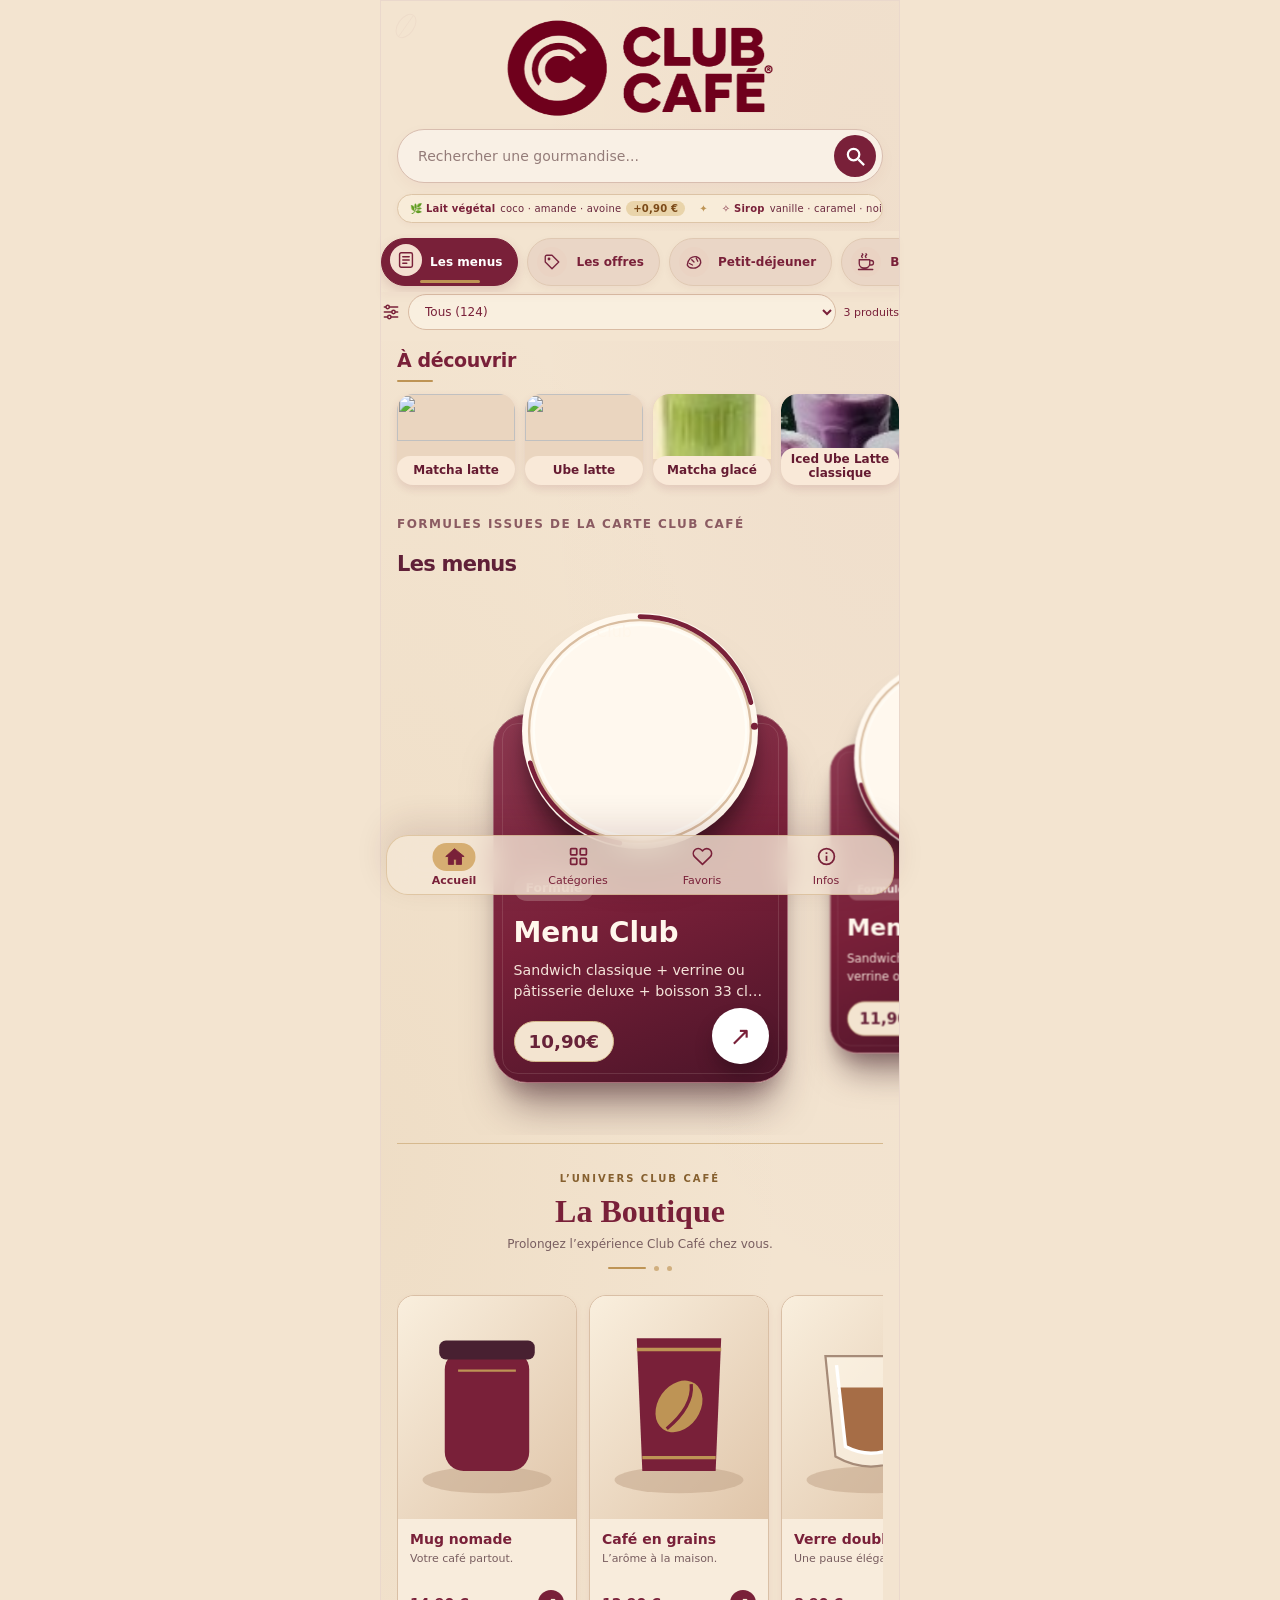
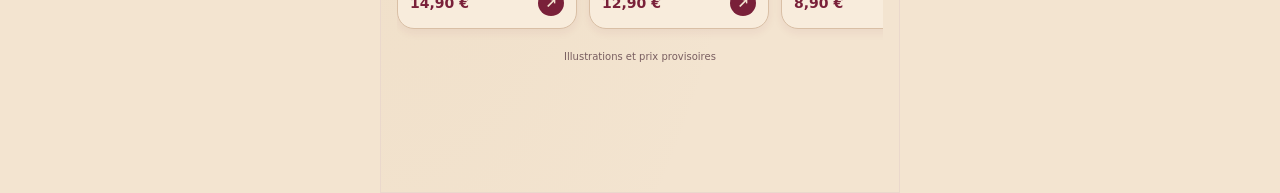
==== commit 4516733f: "Update index.html" ====
--- a/index.html
+++ b/index.html
@@ -16,6 +16,7 @@
 <link rel="manifest" href="manifest.webmanifest">
 <link rel="stylesheet" href="css/style.css">
 <link rel="preconnect" href="https://images.unsplash.com" crossorigin>
+<script data-goatcounter="https://clubcafe.goatcounter.com/count" async src="//gc.zgo.at/count.js"></script>
 </head>
 <body>
 <main class="shell">
